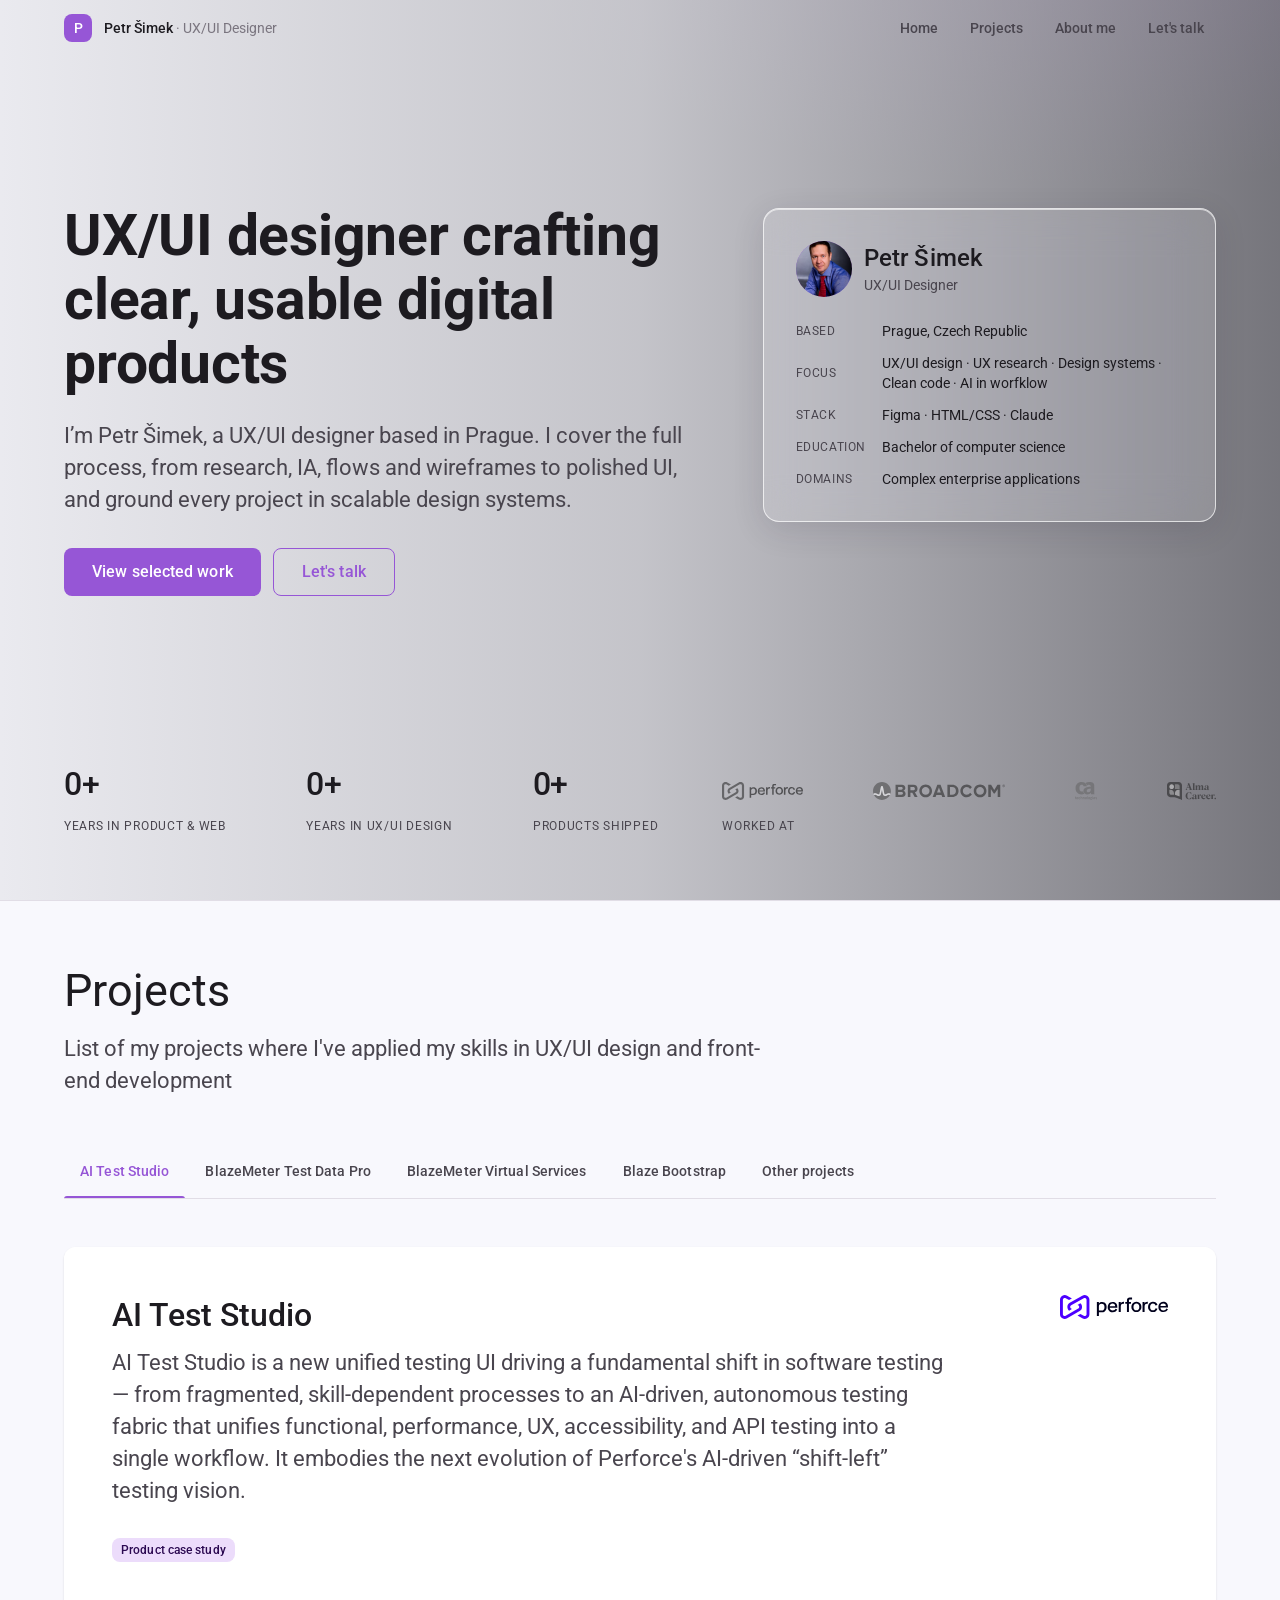
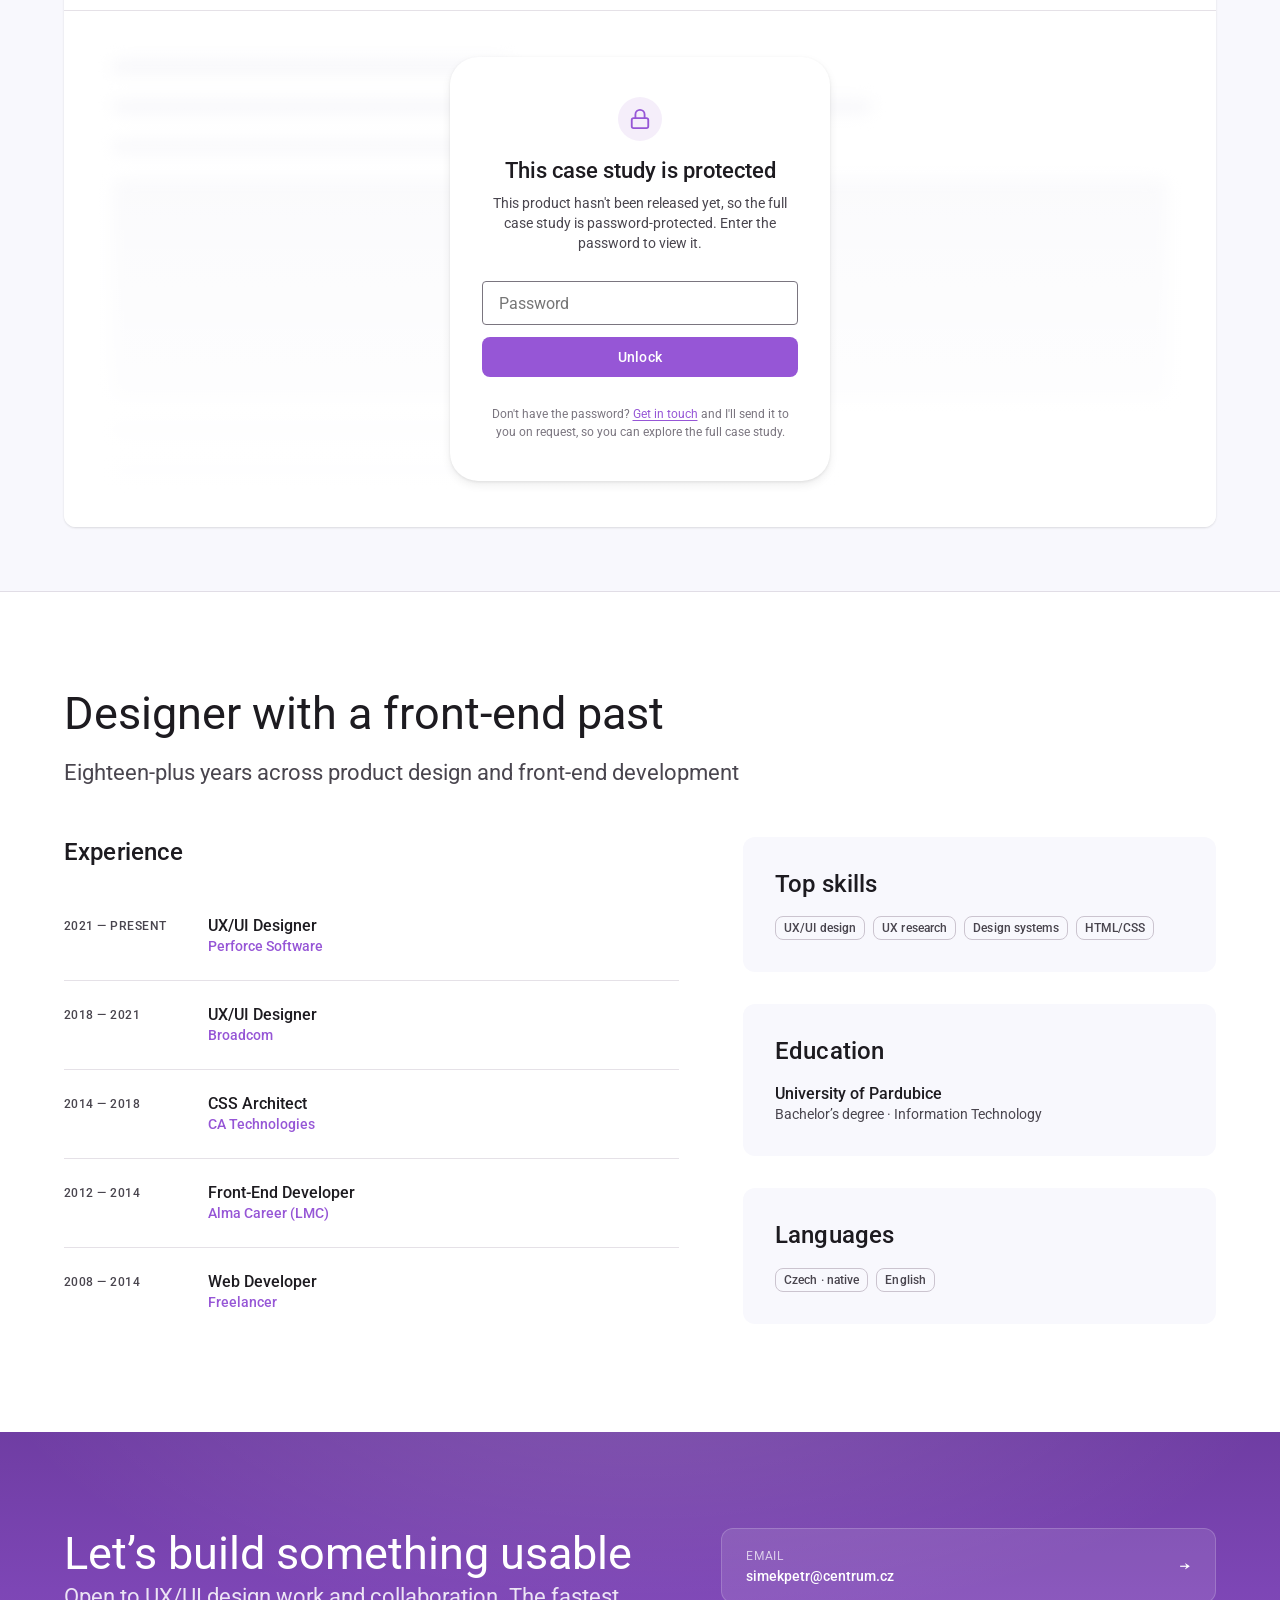
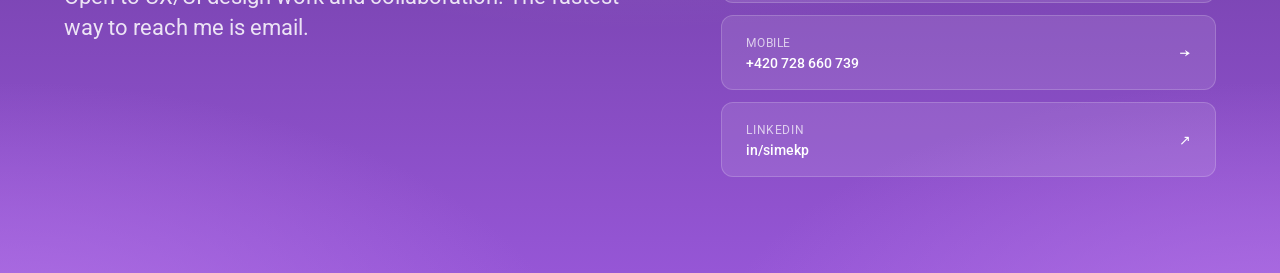
==== portfolio-site/index.html @ 2553b6a2 "Gradient in footer" ====
<!DOCTYPE html>
<html lang="en">
<head>
  <meta charset="UTF-8" />
  <meta name="viewport" content="width=device-width, initial-scale=1.0" />
  <title>Petr Šimek — Projects</title>
  <meta name="description" content="Selected UX/UI work by Petr Šimek. Featured project: AI Test Studio — an AI-driven unified testing platform at Perforce." />
  <link rel="icon" type="image/svg+xml" href="favicon.svg" />
  <meta name="theme-color" content="#9656D6" />
  <link rel="preconnect" href="https://fonts.googleapis.com" />
  <link rel="preconnect" href="https://fonts.gstatic.com" crossorigin />
  <link href="https://fonts.googleapis.com/css2?family=Roboto:ital,wght@0,400;0,500;0,700;1,400&amp;family=Roboto+Flex:opsz,wght@8..144,400;8..144,500&amp;display=swap" rel="stylesheet" />
  <link rel="stylesheet" href="styles.css?v=53" />
</head>
<body>

  <!-- ===================== Top bar ===================== -->
  <header class="topbar">
    <div class="wrap">
      <a class="brand" href="#top">
        <span class="brand-mark">P</span>
        <span class="brand-name">Petr&nbsp;Šimek <span>· UX/UI Designer</span></span>
      </a>
      <nav class="nav" id="site-nav">
        <a class="nav-link" href="#top">Home</a>
        <a class="nav-link" href="#projects">Projects</a>
        <a class="nav-link" href="#about">About me</a>
        <a class="nav-link" href="#contact">Let's talk</a>
      </nav>
      <button class="nav-toggle" type="button" aria-label="Open menu" aria-expanded="false" aria-controls="site-nav">
        <svg class="nav-toggle-icon" viewBox="0 0 24 24" fill="none" stroke="currentColor" stroke-width="2" stroke-linecap="round" stroke-linejoin="round" aria-hidden="true"><line x1="3" y1="6" x2="21" y2="6"/><line x1="3" y1="12" x2="21" y2="12"/><line x1="3" y1="18" x2="21" y2="18"/></svg>
      </button>
    </div>
  </header>

  <main id="top">

    <!-- ===================== Hero (about me) ===================== -->
    <section class="hero">
      <video class="hero-video" autoplay muted loop playsinline preload="auto"
             src="https://d8j0ntlcm91z4.cloudfront.net/user_38xzZboKViGWJOttwIXH07lWA1P/hf_20260405_145119_f4ec4d9f-3ecd-4116-baa3-26e8cf2df976.mp4"></video>
      <div class="hero-scrim" aria-hidden="true"></div>
      <div class="wrap">
        <div class="hero-grid">
          <div>
            <h1 class="display">UX/UI designer crafting clear, usable digital products</h1>
            <p class="lead">
              I’m Petr Šimek, a UX/UI designer based in Prague. I cover the full
              process, from research, IA, flows and wireframes to polished UI,
              and ground every project in scalable design systems.
            </p>
            <div class="hero-actions">
              <a class="btn btn-primary btn-lg" href="#projects">View selected work</a>
              <a class="btn btn-secondary btn-lg" href="#contact">Let's talk</a>
            </div>
          </div>

          <aside class="hero-card">
            <div class="row">
              <img class="avatar" src="images/profile.jpg" alt="Petr Šimek" />
              <div>
                <div class="title-3">Petr Šimek</div>
                <div class="muted">UX/UI Designer</div>
              </div>
            </div>
            <dl>
              <dt>Based</dt><dd>Prague, Czech Republic</dd>
              <dt>Focus</dt><dd>UX/UI design · UX research · Design systems · Clean code · AI in worfklow</dd>
              <dt>Stack</dt><dd>Figma · HTML/CSS · Claude</dd>
              <dt>Education</dt><dd>Bachelor of computer science</dd>
              <dt>Domains</dt><dd>Complex enterprise applications</dd>
            </dl>
          </aside>
        </div>

        <!-- Full-width row under the grid: stats, then "Worked at" logos beside them -->
        <div class="hero-footer">
          <div class="hero-meta">
            <div class="stat"><div class="num" data-count="18" data-suffix="+">18+</div><div class="lbl">Years in product &amp; web</div></div>
            <div class="stat"><div class="num" data-count="8" data-suffix="+">8+</div><div class="lbl">Years in UX/UI design</div></div>
            <div class="stat"><div class="num" data-count="10" data-suffix="+">10+</div><div class="lbl">Products shipped</div></div>
          </div>
          <div class="worked-at">
            <div class="worked-at-logos">
              <a href="https://www.perforce.com/" target="_blank" rel="noopener" aria-label="Perforce"><img src="images/perforce-logo.svg" alt="Perforce" /></a>
              <a href="https://www.broadcom.com/" target="_blank" rel="noopener" aria-label="Broadcom"><img src="images/broadcom-logo.svg" alt="Broadcom" /></a>
              <a href="https://www.broadcom.com/" target="_blank" rel="noopener" aria-label="CA Technologies"><img src="images/ca-logo.svg" alt="CA Technologies" /></a>
              <a href="https://www.almacareer.com/cz" target="_blank" rel="noopener" aria-label="Alma Career"><img src="images/alma-career-logo.svg" alt="Alma Career" /></a>
            </div>
            <p class="worked-at-label">Worked at</p>
          </div>
        </div>
      </div>
    </section>

    <!-- ===================== Projects (menu + content) ===================== -->
    <section id="projects" class="work section" style="padding-block: var(--space-800);">
      <div class="wrap">
        <div class="section-head">
          <h2 class="title-1">Projects</h2>
          <p class="lead">List of my projects where I've applied my skills in UX/UI design and front-end development</p>
        </div>
        <!-- ---------- Project tabs (add more projects here) ---------- -->
        <nav class="proj-tabs" aria-label="Projects">
          <a href="#ai-test-studio" class="active">AI Test Studio</a>
          <a href="#blazemeter-test-data-pro">BlazeMeter Test Data Pro</a>
          <a href="#blazemeter-virtual-services">BlazeMeter Virtual Services</a>
          <a href="#blaze-bootstrap">Blaze Bootstrap</a>
          <a href="#other-projects">Other projects</a>
          <button type="button" class="proj-tabs-others" hidden style="display:none" aria-haspopup="true" aria-expanded="false" aria-controls="proj-others-menu">Others<svg class="proj-tabs-caret" viewBox="0 0 24 24" fill="none" stroke="currentColor" stroke-width="2" stroke-linecap="round" stroke-linejoin="round" aria-hidden="true"><path d="m6 9 6 6 6-6"/></svg></button>
          <span class="proj-tabs-indicator" aria-hidden="true"></span>
        </nav>
        <!-- "Others" dropdown menu (position:fixed so it escapes the tabs' overflow clipping) -->
        <div class="proj-tabs-menu" id="proj-others-menu" role="menu" aria-label="Other projects" hidden>
          <a href="#project-1" role="menuitem">Project 1</a>
          <a href="#project-2" role="menuitem">Project 2</a>
          <a href="#project-3" role="menuitem">Project 3</a>
          <a href="#project-4" role="menuitem">Project 4</a>
          <a href="#project-5" role="menuitem">Project 5</a>
          <a href="#project-6" role="menuitem">Project 6</a>
          <a href="#project-7" role="menuitem">Project 7</a>
          <a href="#project-8" role="menuitem">Project 8</a>
        </div>

        <!-- ---------- Project content ---------- -->
        <div>

            <!-- ===== Project 1: AI Test Studio ===== -->
            <article class="case" id="ai-test-studio">
              <div class="case-hero">
                <img class="perforce-logo" src="images/perforce-logo.svg" alt="Perforce" />
                <h3 class="title-2">AI Test Studio</h3>
                <p class="lead">AI Test Studio is a new unified testing UI driving a fundamental shift in software testing — from fragmented, skill‑dependent processes to an AI‑driven, autonomous testing fabric that unifies functional, performance, UX, accessibility, and API testing into a single workflow. It embodies the next evolution of Perforce's AI‑driven “shift‑left” testing vision.</p>
                <div class="case-hero-meta">
                  <span class="badge badge-brand-solid">Product case study</span>
                </div>
              </div>

              <!-- LOCKED part (password): "Project overview" onward (see protect-config.js) -->
              <div class="protected-region" data-protected
                   data-section="ai-test-studio" data-open-src="ai-test-studio.source.html">
                <div class="locked-content">
                  <div class="protected-mount"></div>
                  <div class="lock-skeleton" aria-hidden="true">
                    <div class="sk sk-line" style="width:38%"></div>
                    <div class="sk sk-line" style="width:72%"></div>
                    <div class="sk sk-line" style="width:64%"></div>
                    <div class="sk sk-block"></div>
                    <div class="sk sk-line" style="width:46%"></div>
                    <div class="sk sk-line" style="width:68%"></div>
                  </div>
                </div>
                <!-- /.locked-content -->
              </div>
              <!-- /.protected-region -->
            </article>
            <!-- ===== End project 1 ===== -->

            <!-- ===== Project 2: BlazeMeter Test Data Pro ===== -->
            <article class="case" id="blazemeter-test-data-pro">
              <div class="case-hero">
                <img class="perforce-logo" src="images/perforce-logo.svg" alt="Perforce" />
                <h3 class="title-2">BlazeMeter Test Data Pro</h3>
                <p class="lead">BlazeMeter Test Data Pro is an AI‑powered tool that generates compliant synthetic test data on demand — through simple natural‑language prompts — instead of using risky production data. It scales from a few records to millions across functional, performance, and mobile testing, enabling earlier validation, broader coverage, and faster releases.</p>
                <div class="case-hero-meta">
                  <span class="badge badge-brand-solid">Product feature</span>
                </div>
              </div>

              <div class="case-body">
                <h3 class="case-section"><svg class="case-section-icon" viewBox="0 0 24 24" fill="none" stroke="currentColor" stroke-width="2" stroke-linecap="round" stroke-linejoin="round" aria-hidden="true"><rect width="7" height="9" x="3" y="3" rx="1"/><rect width="7" height="5" x="14" y="3" rx="1"/><rect width="7" height="9" x="14" y="12" rx="1"/><rect width="7" height="5" x="3" y="16" rx="1"/></svg>Project overview</h3>
                <div class="step">
                  <div class="step-label">
                    <h4>Background</h4>
                  </div>
                  <div>
                    <p class="step-text">BlazeMeter sits within the testing applications unit at Perforce — a company founded in 1995 and headquartered in Minneapolis, Minnesota. I was involved from the beginning of the design process for this feature, from ideation and research through to the first high‑fidelity mockups and user testing.</p>
                  </div>
                </div>
                <div class="step">
                  <div class="step-label">
                    <h4>My role</h4>
                  </div>
                  <div>
                    <p class="step-text">My role on this project was UX/UI designer.</p>
                  </div>
                </div>
                <div class="step">
                  <div class="step-label">
                    <h4>Time frame</h4>
                  </div>
                  <div>
                    <p class="step-text">I worked on this project for about one year.</p>
                  </div>
                </div>
                <div class="step">
                  <div class="step-label">
                    <h4>Team and collaboration</h4>
                  </div>
                  <div>
                    <p class="step-text">The team included a product owner, engineers, UX designers, and a UX researcher, working across different countries worldwide. There was close collaboration between all team members.</p>
                  </div>
                </div>
                <div class="step">
                  <div class="step-label">
                    <h4>Link to product</h4>
                  </div>
                  <div>
                    <p class="step-text">
                      <a href="https://www.blazemeter.com/product/blazemeter/test-data" target="_blank" rel="noopener" class="link">https://www.blazemeter.com/product/blazemeter/test-data</a>
                    </p>
                  </div>
                </div>
              </div>

              <div class="case-body">
                <h3 class="case-section"><svg class="case-section-icon" viewBox="0 0 24 24" fill="none" stroke="currentColor" stroke-width="2" stroke-linecap="round" stroke-linejoin="round" aria-hidden="true"><rect width="18" height="18" x="3" y="3" rx="2"/><path d="M3 9h18"/><path d="M9 21V9"/></svg>UI design</h3>
                <div class="step">
                  <div class="step-label">
                    <h4>High‑fidelity mockups<span class="disc-tag ui-design">UI design</span></h4>
                  </div>
                  <div>
                    <div class="gallery gallery-scroll gallery-fill">
                      <figure class="figure"><img src="images/tdp-hifi-inline-editing.png" alt="Test Data Pro — transaction saved after inline editing" loading="lazy" /><figcaption>Transaction saved after inline editing</figcaption></figure>
                      <figure class="figure"><img src="images/tdp-hifi-preview-generated.png" alt="Test Data Pro — preview of generated data" loading="lazy" /><figcaption>Preview of generated data</figcaption></figure>
                    </div>
                  </div>
                </div>
              </div>
            </article>
            <!-- ===== End project 2 ===== -->

            <!-- ===== Project 3: BlazeMeter Virtual Services ===== -->
            <article class="case" id="blazemeter-virtual-services">
              <div class="case-hero">
                <img class="perforce-logo" src="images/perforce-logo.svg" alt="Perforce" />
                <h3 class="title-2">BlazeMeter Virtual Services</h3>
                <p class="lead">BlazeMeter Service Virtualization lets teams simulate unavailable or unstable systems — APIs, back‑end services, and third‑party dependencies — so testing never stalls waiting on missing components. Lightweight, on‑demand virtual services embed into CI/CD pipelines and replicate real‑world conditions such as slow responses and errors, enabling true shift‑left testing across web and mobile.</p>
                <div class="case-hero-meta">
                  <span class="badge badge-brand-solid">Product feature</span>
                </div>
              </div>

              <div class="case-body">
                <h3 class="case-section"><svg class="case-section-icon" viewBox="0 0 24 24" fill="none" stroke="currentColor" stroke-width="2" stroke-linecap="round" stroke-linejoin="round" aria-hidden="true"><rect width="7" height="9" x="3" y="3" rx="1"/><rect width="7" height="5" x="14" y="3" rx="1"/><rect width="7" height="9" x="14" y="12" rx="1"/><rect width="7" height="5" x="3" y="16" rx="1"/></svg>Project overview</h3>
                <div class="step">
                  <div class="step-label">
                    <h4>Background</h4>
                  </div>
                  <div>
                    <p class="step-text">BlazeMeter sits within the testing applications unit at Perforce — a company founded in 1995 and headquartered in Minneapolis, Minnesota. I was involved from the beginning of the design process for this feature, from ideation and research through to the first high‑fidelity mockups and user testing. Service Virtualization is one of the most important parts of BlazeMeter.</p>
                  </div>
                </div>
                <div class="step">
                  <div class="step-label">
                    <h4>My role</h4>
                  </div>
                  <div>
                    <p class="step-text">My role on this project was UX/UI designer.</p>
                  </div>
                </div>
                <div class="step">
                  <div class="step-label">
                    <h4>Time frame</h4>
                  </div>
                  <div>
                    <p class="step-text">I worked on this project for about five years, during which the feature was continuously evolved and improved.</p>
                  </div>
                </div>
                <div class="step">
                  <div class="step-label">
                    <h4>Team and collaboration</h4>
                  </div>
                  <div>
                    <p class="step-text">The team included a product owner, engineers, UX designers, and a UX researcher, working across different countries worldwide. There was close collaboration between all team members.</p>
                  </div>
                </div>
                <div class="step">
                  <div class="step-label">
                    <h4>Link to product</h4>
                  </div>
                  <div>
                    <p class="step-text">
                      <a href="https://www.blazemeter.com/product/blazemeter/service-virtualization" target="_blank" rel="noopener" class="link">https://www.blazemeter.com/product/blazemeter/service-virtualization</a>
                    </p>
                  </div>
                </div>
              </div>

              <div class="case-body">
                <h3 class="case-section"><svg class="case-section-icon" viewBox="0 0 24 24" fill="none" stroke="currentColor" stroke-width="2" stroke-linecap="round" stroke-linejoin="round" aria-hidden="true"><rect width="18" height="18" x="3" y="3" rx="2"/><path d="M3 9h18"/><path d="M9 21V9"/></svg>UI design</h3>
                <div class="step">
                  <div class="step-label">
                    <h4>High‑fidelity mockups<span class="disc-tag ui-design">UI design</span></h4>
                  </div>
                  <div>
                    <div class="gallery gallery-scroll gallery-fill">
                      <figure class="figure"><img src="images/vs-hifi-virtual-services.png" alt="Virtual Services — list of virtual services" loading="lazy" /><figcaption>Virtual services list</figcaption></figure>
                      <figure class="figure"><img src="images/vs-hifi-transactions.png" alt="Virtual Services — transactions" loading="lazy" /><figcaption>Transactions</figcaption></figure>
                    </div>
                  </div>
                </div>
              </div>
            </article>
            <!-- ===== End project 3 ===== -->

            <!-- ===== Project 4: Blaze Bootstrap ===== -->
            <article class="case" id="blaze-bootstrap">
              <div class="case-hero">
                <img class="perforce-logo" src="images/perforce-logo.svg" alt="Perforce" />
                <h3 class="title-2">Blaze Bootstrap</h3>
                <p class="lead">When the Service Virtualization section of BlazeMeter — one of its main parts — was built from scratch, I created Blaze Bootstrap: a living CSS style guide that keeps the UI consistent and streamlines how components are developed and maintained.</p>
                <div class="case-hero-meta">
                  <span class="badge badge-brand-solid">Style guide</span>
                </div>
              </div>

              <div class="case-body">
                <h3 class="case-section"><svg class="case-section-icon" viewBox="0 0 24 24" fill="none" stroke="currentColor" stroke-width="2" stroke-linecap="round" stroke-linejoin="round" aria-hidden="true"><rect width="7" height="9" x="3" y="3" rx="1"/><rect width="7" height="5" x="14" y="3" rx="1"/><rect width="7" height="9" x="14" y="12" rx="1"/><rect width="7" height="5" x="3" y="16" rx="1"/></svg>Project overview</h3>
                <div class="step">
                  <div class="step-label">
                    <h4>My role</h4>
                  </div>
                  <div>
                    <p class="step-text">I worked as a design systems engineer.</p>
                  </div>
                </div>
                <div class="step">
                  <div class="step-label">
                    <h4>Time frame</h4>
                  </div>
                  <div>
                    <p class="step-text">I worked on this project for about one year.</p>
                  </div>
                </div>
                <div class="step">
                  <div class="step-label">
                    <h4>Team and collaboration</h4>
                  </div>
                  <div>
                    <p class="step-text">The team included a UX/UI designer, engineers, and product owners.</p>
                  </div>
                </div>
                <div class="step">
                  <div class="step-label">
                    <h4>Dev technologies</h4>
                  </div>
                  <div>
                    <p class="step-text">I used Sass as a CSS preprocessor and Node.js for the local dev server, and deployed the style guide on GitHub Pages.</p>
                  </div>
                </div>
              </div>

              <div class="case-body">
                <h3 class="case-section"><svg class="case-section-icon" viewBox="0 0 24 24" fill="none" stroke="currentColor" stroke-width="2" stroke-linecap="round" stroke-linejoin="round" aria-hidden="true"><rect width="18" height="18" x="3" y="3" rx="2"/><path d="M3 9h18"/><path d="M9 21V9"/></svg>UI design</h3>
                <div class="step">
                  <div class="step-label">
                    <h4>Style guide pages<span class="disc-tag ui-design">UI design</span></h4>
                  </div>
                  <div>
                    <div class="gallery gallery-scroll gallery-fill">
                      <figure class="figure"><img src="images/bb-styleguide-1.png" alt="Blaze Bootstrap — CSS &amp; color palette" loading="lazy" /><figcaption>CSS · color palette</figcaption></figure>
                      <figure class="figure"><img src="images/bb-styleguide-2.png" alt="Blaze Bootstrap — typography" loading="lazy" /><figcaption>Typography</figcaption></figure>
                      <figure class="figure"><img src="images/bb-styleguide-3.png" alt="Blaze Bootstrap — components" loading="lazy" /><figcaption>Components</figcaption></figure>
                    </div>
                  </div>
                </div>
              </div>
            </article>
            <!-- ===== End project 4 ===== -->

            <!-- ===== Project 5: Other projects (Broadcom + CA Technologies) ===== -->
            <article class="case" id="other-projects">
              <div class="case-hero">
                <h3 class="title-2">Other projects</h3>
                <p class="lead">A selection of additional work from my time at Perforce, Broadcom, CA Technologies, and Alma Career (LMC) — UX/UI design and front‑end work across enterprise testing, automation, and IT operations tools.</p>
                <div class="case-hero-meta">
                  <span class="badge badge-brand-solid">Selected work</span>
                </div>
              </div>

              <div class="case-body">
                <h3 class="case-section"><img class="case-section-logo is-perforce" src="images/perforce-logo.svg" alt="Perforce" /></h3>
                <p>At Perforce I worked on P4 Plan — a lightweight planning tool created as a simpler alternative to the complex Hansoft desktop client.</p>
                <div class="op-grid">
                  <figure class="figure"><img src="images/op-pf-p4-plan.png" alt="Perforce P4 Plan" loading="lazy" /><figcaption>P4 Plan</figcaption><div class="op-meta"><span class="op-role">UX/UI designer</span><a class="op-link link" href="https://www.perforce.com/products/hansoft" target="_blank" rel="noopener">View product ↗</a></div></figure>
                </div>
              </div>

              <div class="case-body">
                <h3 class="case-section"><img class="case-section-logo is-broadcom" src="images/broadcom-logo.svg" alt="Broadcom" /></h3>
                <p>As a UX/UI designer at Broadcom, I worked on enterprise software products including Agile Requirements Designer and Test Data Manager. I also built Mineral Bootstrap, a style guide for Agile Requirements Designer.</p>
                <div class="op-grid">
                  <figure class="figure"><img src="images/op-bc-test-data-manager.png" alt="Broadcom Test Data Manager" loading="lazy" /><figcaption>Test Data Manager</figcaption><div class="op-meta"><span class="op-role">UX/UI designer</span><a class="op-link link" href="https://www.broadcom.com/products/software/app-dev/test-data-manager" target="_blank" rel="noopener">View product ↗</a></div></figure>
                  <figure class="figure"><img src="images/op-bc-mineral-bootstrap.png" alt="Broadcom Mineral Bootstrap" loading="lazy" /><figcaption>Mineral Bootstrap</figcaption><div class="op-meta"><span class="op-role">Design systems engineer</span></div></figure>
                  <figure class="figure"><img src="images/op-bc-agile-requirements-designer.png" alt="Broadcom Agile Requirements Designer" loading="lazy" /><figcaption>Agile Requirements Designer</figcaption><div class="op-meta"><span class="op-role">UX/UI designer</span><a class="op-link link" href="https://www.broadcom.com/products/software/app-dev/agile-requirements-designer" target="_blank" rel="noopener">View product ↗</a></div></figure>
                </div>
              </div>

              <div class="case-body">
                <h3 class="case-section"><img class="case-section-logo is-ca" src="images/ca-logo.svg" alt="CA Technologies" /></h3>
                <p>At CA Technologies I worked on several projects, focusing on front‑end development. I built the WLA UI Library, a shared component library used across the workload automation products.</p>
                <div class="op-grid">
                  <figure class="figure"><img src="images/op-ca-esp.png" alt="CA Technologies ESP" loading="lazy" /><figcaption>ESP</figcaption><div class="op-meta"><span class="op-role">Design systems engineer</span><a class="op-link link" href="https://www.broadcom.com/products/mainframe/workload-automation/esp-edition" target="_blank" rel="noopener">View product ↗</a></div></figure>
                  <figure class="figure"><img src="images/op-ca-de-web-client.png" alt="CA Technologies DE Web Client" loading="lazy" /><figcaption>DE Web Client</figcaption><div class="op-meta"><span class="op-role">Design systems engineer</span><a class="op-link link" href="https://www.broadcom.com/products/software/automation/esp-dseries" target="_blank" rel="noopener">View product ↗</a></div></figure>
                  <figure class="figure"><img src="images/op-ca-idash.png" alt="CA Technologies iDash" loading="lazy" /><figcaption>iDash</figcaption><div class="op-meta"><span class="op-role">Design systems engineer</span><a class="op-link link" href="https://www.broadcom.com/info/automation/workload-automation-idash" target="_blank" rel="noopener">View product ↗</a></div></figure>
                  <figure class="figure"><img src="images/op-ca-wla-library.png" alt="CA Technologies Workload Automation Library" loading="lazy" /><figcaption>Workload Automation Library</figcaption><div class="op-meta"><span class="op-role">Design systems engineer</span></div></figure>
                </div>
              </div>

              <div class="case-body">
                <h3 class="case-section"><img class="case-section-logo is-lmc" src="images/alma-career-logo.svg" alt="Alma Career" /></h3>
                <p>At Alma Career (LMC) I worked on Teamio as a front‑end engineer, focused on HTML, CSS, and JavaScript.</p>
                <div class="op-grid">
                  <figure class="figure"><img src="images/op-lmc-teamio.png" alt="Alma Career Teamio" loading="lazy" /><figcaption>Teamio</figcaption><div class="op-meta"><span class="op-role">Front‑end engineer</span><a class="op-link link" href="https://cz.teamio.com/" target="_blank" rel="noopener">View product ↗</a></div></figure>
                </div>
              </div>
            </article>
            <!-- ===== End project 5 ===== -->

            <!-- ===== "Others" placeholder projects (1–8), shown via the Others dropdown ===== -->
            <article class="case" id="project-1">
              <div class="case-hero">
                <h3 class="title-2">Project 1</h3>
                <p class="lead">
                  Placeholder description for this project — a short summary of the work would go here,
                  covering the goal, my role, and the outcome, at roughly a real project blurb's length.
                </p>
              </div>
            </article>
            <article class="case" id="project-2">
              <div class="case-hero">
                <h3 class="title-2">Project 2</h3>
                <p class="lead">
                  Placeholder description for this project — a short summary of the work would go here,
                  covering the goal, my role, and the outcome, at roughly a real project blurb's length.
                </p>
              </div>
            </article>
            <article class="case" id="project-3">
              <div class="case-hero">
                <h3 class="title-2">Project 3</h3>
                <p class="lead">
                  Placeholder description for this project — a short summary of the work would go here,
                  covering the goal, my role, and the outcome, at roughly a real project blurb's length.
                </p>
              </div>
            </article>
            <article class="case" id="project-4">
              <div class="case-hero">
                <h3 class="title-2">Project 4</h3>
                <p class="lead">
                  Placeholder description for this project — a short summary of the work would go here,
                  covering the goal, my role, and the outcome, at roughly a real project blurb's length.
                </p>
              </div>
            </article>
            <article class="case" id="project-5">
              <div class="case-hero">
                <h3 class="title-2">Project 5</h3>
                <p class="lead">
                  Placeholder description for this project — a short summary of the work would go here,
                  covering the goal, my role, and the outcome, at roughly a real project blurb's length.
                </p>
              </div>
            </article>
            <article class="case" id="project-6">
              <div class="case-hero">
                <h3 class="title-2">Project 6</h3>
                <p class="lead">
                  Placeholder description for this project — a short summary of the work would go here,
                  covering the goal, my role, and the outcome, at roughly a real project blurb's length.
                </p>
              </div>
            </article>
            <article class="case" id="project-7">
              <div class="case-hero">
                <h3 class="title-2">Project 7</h3>
                <p class="lead">
                  Placeholder description for this project — a short summary of the work would go here,
                  covering the goal, my role, and the outcome, at roughly a real project blurb's length.
                </p>
              </div>
            </article>
            <article class="case" id="project-8">
              <div class="case-hero">
                <h3 class="title-2">Project 8</h3>
                <p class="lead">
                  Placeholder description for this project — a short summary of the work would go here,
                  covering the goal, my role, and the outcome, at roughly a real project blurb's length.
                </p>
              </div>
            </article>
            <!-- ===== End "Others" placeholders ===== -->

        </div>
      </div>
    </section>

    <!-- ===================== About ===================== -->
    <section id="about" class="section">
      <div class="wrap">
        <div class="section-head">
          <h2 class="title-1">Designer with a front‑end past</h2>
          <p class="lead">Eighteen‑plus years across product design and front‑end development</p>
        </div>

        <div class="about-grid">
          <!-- Experience timeline -->
          <div>
            <h3 class="title-3" style="margin-bottom:var(--space-300)">Experience</h3>
            <div class="timeline">
              <div class="tl-item">
                <div class="tl-when">2021 — Present</div>
                <div>
                  <div class="tl-role">UX/UI Designer</div>
                  <div class="tl-co">Perforce Software</div>
                </div>
              </div>
              <div class="tl-item">
                <div class="tl-when">2018 — 2021</div>
                <div>
                  <div class="tl-role">UX/UI Designer</div>
                  <div class="tl-co">Broadcom</div>
                </div>
              </div>
              <div class="tl-item">
                <div class="tl-when">2014 — 2018</div>
                <div>
                  <div class="tl-role">CSS Architect</div>
                  <div class="tl-co">CA Technologies</div>
                </div>
              </div>
              <div class="tl-item">
                <div class="tl-when">2012 — 2014</div>
                <div>
                  <div class="tl-role">Front‑End Developer</div>
                  <div class="tl-co">Alma Career (LMC)</div>
                </div>
              </div>
              <div class="tl-item">
                <div class="tl-when">2008 — 2014</div>
                <div>
                  <div class="tl-role">Web Developer</div>
                  <div class="tl-co">Freelancer</div>
                </div>
              </div>
            </div>
          </div>

          <!-- Skills / education -->
          <div class="skill-list">
            <div class="panel">
              <h3 class="title-3">Top skills</h3>
              <div class="tags">
                <span class="badge">UX/UI design</span>
                <span class="badge">UX research</span>
                <span class="badge">Design systems</span>
                <span class="badge">HTML/CSS</span>
              </div>
            </div>
            <div class="panel">
              <h3 class="title-3">Education</h3>
              <div class="tl-role">University of Pardubice</div>
              <div class="muted">Bachelor’s degree · Information Technology</div>
            </div>
            <div class="panel">
              <h3 class="title-3">Languages</h3>
              <div class="tags">
                <span class="badge">Czech · native</span>
                <span class="badge">English</span>
              </div>
            </div>
          </div>
        </div>
      </div>
    </section>

    <!-- ===================== Contact ===================== -->
    <section id="contact" class="contact section">
      <div class="wrap">
        <div class="contact-grid">
          <div>
            <h2 class="title-1">Let’s build something usable</h2>
            <p class="lead">Open to UX/UI design work and collaboration. The fastest way to reach me is email.</p>
          </div>
          <div class="contact-links">
            <a href="mailto:simekpetr@centrum.cz"><span><span class="k">Email</span><br>simekpetr@centrum.cz</span><span>→</span></a>
            <a href="tel:+420728660739"><span><span class="k">Mobile</span><br>+420 728 660 739</span><span>→</span></a>
            <a href="https://www.linkedin.com/in/simekp" target="_blank" rel="noopener"><span><span class="k">LinkedIn</span><br>in/simekp</span><span>↗</span></a>
          </div>
        </div>
      </div>
    </section>

  </main>

  <!-- ===================== Image lightbox ===================== -->
  <dialog class="lightbox" id="lightbox">
    <button class="lb-close" type="button" aria-label="Close" autofocus>&times;</button>
    <button class="lb-nav lb-prev" type="button" aria-label="Previous image" hidden>&#8249;</button>
    <button class="lb-nav lb-next" type="button" aria-label="Next image" hidden>&#8250;</button>
    <figure class="lb-inner">
      <img id="lb-img" src="" alt="" />
      <figcaption class="lb-cap" id="lb-cap"></figcaption>
    </figure>
  </dialog>

  <script>
    (function () {
      var dlg = document.getElementById('lightbox');
      var lbImg = document.getElementById('lb-img');
      var lbCap = document.getElementById('lb-cap');
      var btnPrev = dlg.querySelector('.lb-prev');
      var btnNext = dlg.querySelector('.lb-next');

      // The set of images the user can step through, and where we are in it.
      var group = [];
      var index = 0;

      function render() {
        var img = group[index];
        if (!img) return;
        lbImg.src = img.currentSrc || img.src;
        lbImg.alt = img.alt || '';
        var fig = img.closest('figure');
        var cap = fig && fig.querySelector('figcaption');
        lbCap.textContent = cap ? cap.textContent.trim() : (img.alt || '');
        // Only show navigation when there is more than one image in the section.
        var many = group.length > 1;
        btnPrev.hidden = !many;
        btnNext.hidden = !many;
      }

      function step(delta) {
        if (group.length < 2) return;
        index = (index + delta + group.length) % group.length;  // wrap around
        render();
      }

      // Build the navigable group from the section the clicked image lives in:
      // its nearest gallery / op-grid. Falls back to the single image alone.
      function open(img) {
        var section = img.closest('.gallery, .op-grid');
        group = section
          ? Array.prototype.slice.call(section.querySelectorAll('.figure img'))
          : [img];
        index = group.indexOf(img);
        if (index < 0) { group = [img]; index = 0; }
        render();
        if (typeof dlg.showModal === 'function') dlg.showModal();
        // Lock background scroll while open (html is the scroll container here)
        document.documentElement.style.overflow = 'hidden';
        document.body.style.overflow = 'hidden';
      }

      // Bind any not-yet-bound case images (works for injected content too)
      window.initLightbox = function (root) {
        (root || document).querySelectorAll('.figure img').forEach(function (img) {
          if (img.dataset.lbBound) return;
          img.dataset.lbBound = '1';
          img.addEventListener('click', function () { open(img); });
        });
      };
      window.initLightbox(document);

      // Hero profile photo → open the full photo in the lightbox (no navigation)
      var av = document.querySelector('.hero-card img.avatar');
      if (av) {
        av.addEventListener('click', function () { open(av); });
      }

      // Prev / next controls
      btnPrev.addEventListener('click', function (e) { e.stopPropagation(); step(-1); });
      btnNext.addEventListener('click', function (e) { e.stopPropagation(); step(1); });
      document.addEventListener('keydown', function (e) {
        if (!dlg.open) return;
        if (e.key === 'ArrowLeft') step(-1);
        else if (e.key === 'ArrowRight') step(1);
      });

      // Close on the × button, on backdrop click, and on Esc (Esc is built in)
      dlg.querySelector('.lb-close').addEventListener('click', function () { dlg.close(); });
      dlg.addEventListener('click', function (e) { if (e.target === dlg) dlg.close(); });
      // Free the video/memory after closing and restore background scroll
      dlg.addEventListener('close', function () {
        lbImg.removeAttribute('src');
        document.documentElement.style.overflow = '';
        document.body.style.overflow = '';
      });
    })();
  </script>

  <!-- ===================== Project tabs (show one project at a time) ===================== -->
  <script>
    (function () {
      var tabs = Array.prototype.slice.call(document.querySelectorAll('.proj-tabs a[href^="#"]'));
      var cases = Array.prototype.slice.call(document.querySelectorAll('article.case'));
      var indicator = document.querySelector('.proj-tabs-indicator');
      var others = document.querySelector('.proj-tabs-others');
      var menu = document.getElementById('proj-others-menu');
      var menuLinks = menu ? Array.prototype.slice.call(menu.querySelectorAll('a[href^="#"]')) : [];
      if (!tabs.length || !cases.length) return;

      function isMenuId(id) {
        return menuLinks.some(function (a) { return a.getAttribute('href') === '#' + id; });
      }

      // Slide the underline indicator under the active tab — or under the "Others"
      // trigger when a dropdown project is the active one.
      function moveIndicator() {
        if (!indicator) return;
        var active = document.querySelector('.proj-tabs a.active') || document.querySelector('.proj-tabs-others.active');
        if (!active) return;
        indicator.style.width = active.offsetWidth + 'px';
        indicator.style.transform = 'translateX(' + active.offsetLeft + 'px)';
      }

      function show(id) {
        var match = false;
        cases.forEach(function (c) {
          var on = c.id === id;
          c.hidden = !on;
          if (on) match = true;
        });
        // Fall back to the first project if the id isn't a known project
        if (!match) { id = cases[0].id; cases.forEach(function (c) { c.hidden = c.id !== id; }); }
        tabs.forEach(function (t) { t.classList.toggle('active', t.getAttribute('href') === '#' + id); });
        if (others) others.classList.toggle('active', isMenuId(id));   // light up "Others" for dropdown projects
        menuLinks.forEach(function (a) { a.classList.toggle('active', a.getAttribute('href') === '#' + id); });
        moveIndicator();
        return id;
      }

      // ---- "Others" dropdown open/close (fixed-positioned under the trigger) ----
      function openMenu() {
        if (!menu || !others) return;
        menu.hidden = false;
        var r = others.getBoundingClientRect();
        var left = r.right - menu.offsetWidth;   // right-align the menu to the trigger
        if (left < 8) left = 8;
        menu.style.top = (r.bottom + 6) + 'px';
        menu.style.left = left + 'px';
        others.setAttribute('aria-expanded', 'true');
      }
      function closeMenu() {
        if (!menu || !others) return;
        menu.hidden = true;
        others.setAttribute('aria-expanded', 'false');
      }

      tabs.forEach(function (t) {
        t.addEventListener('click', function (e) {
          e.preventDefault();
          closeMenu();
          var id = show(t.getAttribute('href').slice(1));
          history.replaceState(null, '', '#' + id);
        });
      });

      if (others) {
        others.addEventListener('click', function (e) {
          e.preventDefault();
          if (menu.hidden) openMenu(); else closeMenu();
        });
      }
      menuLinks.forEach(function (a) {
        a.addEventListener('click', function (e) {
          e.preventDefault();
          var id = show(a.getAttribute('href').slice(1));
          history.replaceState(null, '', '#' + id);
          closeMenu();
        });
      });
      // Dismiss the menu on outside click, Escape, or scroll
      document.addEventListener('click', function (e) {
        if (menu && !menu.hidden && !menu.contains(e.target) && others && !others.contains(e.target)) closeMenu();
      });
      document.addEventListener('keydown', function (e) { if (e.key === 'Escape') closeMenu(); });
      window.addEventListener('scroll', closeMenu, true);

      // Initial: respect the URL hash, else the first project
      show(location.hash ? location.hash.slice(1) : cases[0].id);

      // Place the indicator without animating, then enable transitions
      requestAnimationFrame(function () {
        moveIndicator();
        if (indicator) indicator.classList.add('ready');
      });
      // Recompute when web fonts settle (label widths can change) and on resize
      if (document.fonts && document.fonts.ready) { document.fonts.ready.then(moveIndicator); }
      window.addEventListener('resize', function () { closeMenu(); moveIndicator(); });
      window.addEventListener('load', moveIndicator);
    })();
  </script>

  <!-- ===================== Hero stat count-up ===================== -->
  <script>
    (function () {
      var nums = Array.prototype.slice.call(document.querySelectorAll('.hero-meta .num[data-count]'));
      if (!nums.length) return;

      // Reduced-motion users: leave the final values in place, no animation.
      if (window.matchMedia && window.matchMedia('(prefers-reduced-motion: reduce)').matches) return;

      var DURATION = 1700;
      function easeOutCubic(t) { return 1 - Math.pow(1 - t, 3); }

      function animate(el) {
        var target = parseInt(el.getAttribute('data-count'), 10);
        var suffix = el.getAttribute('data-suffix') || '';
        var start = null;
        function frame(now) {
          if (start === null) start = now;
          var t = Math.min((now - start) / DURATION, 1);
          el.textContent = Math.round(easeOutCubic(t) * target) + suffix;
          if (t < 1) requestAnimationFrame(frame);
        }
        el.textContent = '0' + suffix;
        requestAnimationFrame(frame);
      }

      function run() { nums.forEach(animate); }

      var wrap = document.querySelector('.hero-meta');
      if ('IntersectionObserver' in window) {
        // Replay each time the stats re-enter view (e.g. scrolling back to the top).
        // Fires only on the not-visible → visible transition, so it won't loop while in view.
        var io = new IntersectionObserver(function (entries) {
          entries.forEach(function (e) {
            if (e.isIntersecting) { run(); }
          });
        }, { threshold: 0.5 });
        io.observe(wrap);
      } else {
        run();   // very old browsers: just animate on load
      }
    })();
  </script>

  <!-- ===================== Mobile nav (hamburger) ===================== -->
  <script>
    (function () {
      var btn = document.querySelector('.nav-toggle');
      var nav = document.getElementById('site-nav');
      if (!btn || !nav) return;

      function open()  { nav.classList.add('open');    btn.setAttribute('aria-expanded', 'true'); }
      function close() { nav.classList.remove('open'); btn.setAttribute('aria-expanded', 'false'); }

      btn.addEventListener('click', function (e) {
        e.stopPropagation();
        nav.classList.contains('open') ? close() : open();
      });
      // Close after choosing a destination, on outside click, on Escape, and when resizing to desktop.
      nav.querySelectorAll('a').forEach(function (a) { a.addEventListener('click', close); });
      document.addEventListener('click', function (e) {
        if (nav.classList.contains('open') && !nav.contains(e.target) && !btn.contains(e.target)) close();
      });
      document.addEventListener('keydown', function (e) { if (e.key === 'Escape') close(); });
      window.addEventListener('resize', function () { if (window.innerWidth > 720) close(); });
    })();
  </script>

  <!-- ===================== "Home" / brand → scroll to absolute top ===================== -->
  <script>
    (function () {
      // #top is on <main>, which sits 56px below the page top (under the sticky bar).
      // Scroll all the way to 0 instead of jumping to the element.
      document.querySelectorAll('a[href="#top"]').forEach(function (a) {
        a.addEventListener('click', function (e) {
          e.preventDefault();
          window.scrollTo({ top: 0, behavior: 'smooth' });
          if (history.replaceState) history.replaceState(null, '', location.pathname + location.search);
        });
      });
    })();
  </script>

  <!-- ===================== Transparent top bar at page top ===================== -->
  <script>
    (function () {
      var bar = document.querySelector('.topbar');
      if (!bar) return;
      // Transparent only while at the very top; the desktop-only CSS handles the look.
      function update() { bar.classList.toggle('at-top', window.scrollY <= 0); }
      update();
      window.addEventListener('scroll', update, { passive: true });
    })();
  </script>

  <!-- Password protection (per section). Edit protect-config.js to toggle;
       re-run encrypt-content.cjs to change content or password. -->
  <script src="protect-config.js"></script>
  <script src="protect-content.js"></script>
  <script src="protect.js"></script>

</body>
</html>
---- portfolio-site/styles.css ----
/* ==========================================================================
   Petr Šimek — Portfolio
   ========================================================================== */

:root {
  /* ======================================================================
     Material Design 3 — light scheme, purple key colour seeded from the
     original brand (#AD77D4). M3 "sys" colour roles:
     ====================================================================== */
  --md-primary: #9656D6;             /* brand purple (key colour) */
  --md-on-primary: #FFFFFF;
  --md-primary-container: #ECDCFB;   /* light tonal container (≈ tone 92) */
  --md-on-primary-container: #2C0A52;/* text on the light container (≈ tone 12) */
  --md-secondary: #635B70;
  --md-on-secondary: #FFFFFF;
  --md-secondary-container: #E9DEF8;
  --md-on-secondary-container: #1F182B;
  --md-tertiary: #7E5260;
  --md-tertiary-container: #FFD9E3;
  --md-on-tertiary-container: #31101D;
  --md-error: #BA1A1A;
  --md-error-container: #FFDAD6;
  --md-on-error-container: #410002;

  --md-surface: #ffffff;             /* page background — pure white, matching main */
  --md-surface-dim: #DED8E1;
  --md-surface-container-lowest: #FFFFFF;
  --md-surface-container-low: #F7F2FA;
  --md-surface-container: #F2ECF4;
  --md-surface-container-high: #ECE6EE;
  --md-surface-container-highest: #E6E0E9;
  --md-surface-variant: #E7E0EB;
  --md-on-surface: #1D1B20;
  --md-on-surface-variant: #49454E;
  --md-outline: #7A757F;
  --md-outline-variant: #CBC4CF;
  --md-inverse-surface: #322F35;
  --md-inverse-on-surface: #F5EFF7;

  /* State-layer opacities (M3 interaction states) */
  --md-state-hover: 0.045;
  --md-state-focus: 0.10;
  --md-state-pressed: 0.07;

  /* M3 elevation (tonal shadow, levels 1–5) — softened to a decent, subtle look */
  --md-elevation-1: 0 1px 2px rgba(0,0,0,.08), 0 1px 3px rgba(0,0,0,.05);
  --md-elevation-2: 0 1px 2px rgba(0,0,0,.08), 0 2px 6px rgba(0,0,0,.06);
  --md-elevation-3: 0 1px 3px rgba(0,0,0,.08), 0 4px 10px rgba(0,0,0,.07);
  --md-elevation-4: 0 2px 4px rgba(0,0,0,.08), 0 6px 14px rgba(0,0,0,.08);
  --md-elevation-5: 0 4px 6px rgba(0,0,0,.08), 0 10px 22px rgba(0,0,0,.10);

  /* M3 shape scale */
  --md-shape-xs: 4px;
  --md-shape-sm: 8px;
  --md-shape-md: 12px;
  --md-shape-lg: 16px;
  --md-shape-xl: 28px;
  --md-shape-full: 999px;

  /* ----------------------------------------------------------------------
     Legacy token names mapped onto the M3 roles, so the whole site picks
     up Material colours / shape / elevation without touching every rule.
     ---------------------------------------------------------------------- */
  --brand-bg-rest: var(--md-primary);
  --brand-bg-hover: #854BC0;          /* primary, ~12% darker — hover */
  --brand-bg-active: #6F3DA3;         /* primary, ~24% darker — active/pressed */

  --fg-1: var(--md-on-surface);
  --fg-2: var(--md-on-surface-variant);
  --fg-3: var(--md-outline);
  --fg-inverted-1: var(--md-on-primary);
  --bg-1: var(--md-surface);
  --bg-2: #f8f8fd;                   /* light section background, matching main */
  --bg-3: #f3f3f8;                   /* light tonal background, matching main */
  --border-1: var(--md-outline-variant);
  --border-2: var(--md-outline);

  --status-blue-bg-2: var(--md-secondary-container);
  --status-blue-fg: var(--md-on-secondary-container);

  /* --- Typography: Roboto + Material 3 type scale --- */
  --font-base: "Roboto", "Roboto Flex", -apple-system, BlinkMacSystemFont, "Segoe UI", sans-serif;
  --fw-regular: 400;
  --fw-semibold: 500;                /* M3 uses Medium (500), not Semibold, for emphasis */
  --fw-bold: 500;                    /* M3 titles/labels are Medium; headlines stay Regular */

  --fs-200: 12px;
  --fs-300: 14px;
  --fs-400: 16px;
  --fs-500: 22px;                    /* title-large */
  --fs-600: 24px;                    /* headline-small */
  --fs-700: 32px;                    /* headline-large */
  --fs-800: 45px;                    /* display-medium */
  --fs-900: 57px;                    /* display-large */

  --lh-300: 20px;
  --lh-400: 24px;
  --lh-600: 32px;

  /* --- Spacing (unchanged 8dp-based scale) --- */
  --space-50: 4px;
  --space-100: 8px;
  --space-150: 12px;
  --space-200: 16px;
  --space-300: 24px;
  --space-400: 32px;
  --space-600: 48px;
  --space-800: 64px;
  --space-1200: 96px;

  /* --- Radius mapped to the M3 shape scale --- */
  --radius-sm: var(--md-shape-sm);
  --radius-md: var(--md-shape-md);
  --radius-lg: var(--md-shape-lg);
  --radius-xl: var(--md-shape-xl);

  /* --- Elevation mapped to M3 levels 1–3 --- */
  --shadow-sm: var(--md-elevation-1);
  --shadow-md: var(--md-elevation-2);
  --shadow-lg: var(--md-elevation-3);

  --maxw: 1200px;
}

/* --------------------------------------------------------------------------
   Reset / base
   -------------------------------------------------------------------------- */
*, *::before, *::after { box-sizing: border-box; }

html { scroll-behavior: smooth; }

body {
  margin: 0;
  font-family: var(--font-base);
  font-size: var(--fs-300);
  line-height: var(--lh-300);
  font-weight: var(--fw-regular);
  color: var(--fg-1);
  background: var(--bg-1);
  -webkit-font-smoothing: antialiased;
  text-rendering: optimizeLegibility;
}

img { display: block; max-width: 100%; }
a { color: inherit; text-decoration: none; }

h1, h2, h3, h4, p { margin: 0; }

.wrap { width: 100%; max-width: var(--maxw); margin-inline: auto; padding-inline: var(--space-300); }

/* --------------------------------------------------------------------------
   Typography helpers
   -------------------------------------------------------------------------- */
.eyebrow {
  font-size: var(--fs-200);
  font-weight: var(--fw-semibold);
  letter-spacing: .08em;
  text-transform: uppercase;
  color: var(--brand-bg-rest);
}
.display { font-size: var(--fs-900); line-height: 1.04; font-weight: var(--fw-bold); letter-spacing: -.02em; }
.title-1 { font-size: var(--fs-800); line-height: 1.1; font-weight: var(--fw-bold); letter-spacing: -.015em; }
.title-2 { font-size: var(--fs-700); line-height: 1.2; font-weight: var(--fw-semibold); letter-spacing: -.01em; }
.title-3 { font-size: var(--fs-600); line-height: var(--lh-600); font-weight: var(--fw-semibold); }
.lead    { font-size: var(--fs-500); line-height: 30px; color: var(--fg-2); }
.body    { font-size: var(--fs-300); line-height: var(--lh-300); }
.muted   { color: var(--fg-2); }

/* --------------------------------------------------------------------------
   Top bar
   -------------------------------------------------------------------------- */
.topbar {
  position: sticky; top: 0; z-index: 50;
  height: 56px;
  display: flex; align-items: center;
  background: rgba(248,248,253,.85);
  backdrop-filter: saturate(160%) blur(12px);
  border-bottom: 1px solid var(--border-1);
  transition: background .25s ease, border-color .25s ease, backdrop-filter .25s ease;
}
/* Transparent at the very top of the page — desktop only (mobile keeps the frosted bar) */
@media (min-width: 721px) {
  .topbar.at-top {
    background: transparent;
    -webkit-backdrop-filter: none;
    backdrop-filter: none;
    border-bottom-color: transparent;
  }
}
.topbar .wrap { display: flex; align-items: center; justify-content: space-between; gap: var(--space-300); }
.brand { display: flex; align-items: center; gap: var(--space-150); font-weight: var(--fw-bold); }
.brand-mark {
  width: 28px; height: 28px; border-radius: 8px;
  background: var(--brand-bg-rest); color: #fff;
  display: grid; place-items: center; font-weight: var(--fw-bold); font-size: 14px;
}
.brand-name { font-size: var(--fs-300); }
.brand-name span { color: var(--fg-3); font-weight: var(--fw-regular); }
.nav { display: flex; align-items: center; gap: var(--space-100); }
.nav a {
  padding: var(--space-100) var(--space-150);
  border-radius: var(--radius-md);
  color: var(--fg-2); font-weight: var(--fw-semibold); font-size: var(--fs-300);
}
.nav a:hover { color: var(--fg-1); background: var(--bg-3); }
.nav .nav-cta { margin-left: var(--space-100); }
/* Button links in the nav must keep their button colors (override generic .nav a) */
.nav a.btn-primary { color: var(--fg-inverted-1); }
.nav a.btn-primary:hover { color: var(--fg-inverted-1); background: var(--brand-bg-hover); }
.nav a.btn-secondary { color: var(--fg-1); }
.nav a.btn-secondary:hover { color: var(--fg-1); background: var(--bg-3); }
/* Hamburger toggle — hidden on desktop, shown on mobile */
.nav-toggle {
  display: none; width: 40px; height: 40px;
  align-items: center; justify-content: center;
  border: 1px solid var(--border-1); background: var(--bg-1);
  border-radius: var(--radius-md); color: var(--fg-3); cursor: pointer;
}
.nav-toggle:hover { background: var(--bg-3); color: var(--fg-2); }
.nav-toggle-icon { width: 22px; height: 22px; }
@media (max-width: 720px) {
  .nav-toggle { display: inline-flex; }
  /* Collapse the inline nav into a dropdown panel below the bar */
  .nav {
    display: none;
    position: absolute; top: 100%; left: 0; right: 0;
    flex-direction: column; align-items: stretch; gap: var(--space-50);
    padding: var(--space-150);
    background: var(--bg-1);
    border-bottom: 1px solid var(--border-1);
    box-shadow: var(--shadow-md);
  }
  .nav.open { display: flex; }
  .nav a { padding: var(--space-200); font-size: var(--fs-400); }
}

/* --------------------------------------------------------------------------
   Buttons
   -------------------------------------------------------------------------- */
.btn {
  display: inline-flex; align-items: center; gap: var(--space-100);
  height: 36px; padding: 0 var(--space-200);
  border-radius: var(--radius-md);
  font-family: inherit; font-size: var(--fs-300); font-weight: var(--fw-semibold);
  border: 1px solid transparent; cursor: pointer; white-space: nowrap;
  transition: background .15s ease, border-color .15s ease, color .15s ease;
}
.btn-primary { background: var(--brand-bg-rest); color: #fff; }
.btn-primary:hover { background: var(--brand-bg-hover); }
.btn-primary:active { background: var(--brand-bg-active); }
.btn-secondary { background: var(--bg-1); color: var(--fg-1); border-color: var(--border-2); }
.btn-secondary:hover { background: var(--bg-3); }
.btn-ghost { background: transparent; color: var(--brand-bg-rest); }
.btn-ghost:hover { background: var(--bg-3); }
.btn-lg { height: 44px; padding: 0 var(--space-300); font-size: var(--fs-400); }

/* --------------------------------------------------------------------------
   Badges / tags
   -------------------------------------------------------------------------- */
.badge {
  display: inline-flex; align-items: center; gap: 6px;
  padding: 3px var(--space-100); border-radius: 999px;
  font-size: var(--fs-200); font-weight: var(--fw-semibold);
  background: var(--bg-3); color: var(--fg-2); border: 1px solid var(--border-1);
}
.badge-brand { background: rgba(173,119,212,.08); color: var(--brand-bg-rest); border-color: rgba(173,119,212,.18); }
.badge-blue  { background: var(--status-blue-bg-2); color: var(--status-blue-fg); border-color: transparent; }
.badge-brand-solid { background: var(--brand-bg-rest); color: #fff; border-color: transparent; }

/* Reusable link style: brand colour, no underline (not yet applied anywhere) */
.link { color: var(--brand-bg-rest); text-decoration: none; }
.link:hover, .link:focus-visible { color: var(--brand-bg-hover); }
.tags { display: flex; flex-wrap: wrap; gap: var(--space-100); }

/* --------------------------------------------------------------------------
   Sections
   -------------------------------------------------------------------------- */
section { scroll-margin-top: 72px; }
.section { padding-block: var(--space-1200); }
.section-head { max-width: 720px; margin-bottom: var(--space-600); }
.section-head .eyebrow { margin-bottom: var(--space-150); }
.section-head p { margin-top: var(--space-200); }

/* --------------------------------------------------------------------------
   Hero
   -------------------------------------------------------------------------- */
.hero {
  position: relative; overflow: hidden;
  background: var(--bg-2);
  border-bottom: 1px solid var(--border-1);
  /* Top bar (56px) + hero fill the viewport. Flex column so the footer (stats +
     "Worked at") pins to the bottom while the heading/card stay centered above. */
  min-height: calc(100vh - 56px);
  display: flex; flex-direction: column;
  padding-bottom: var(--space-600);
}
/* Desktop: hero extends up under the (transparent-at-top) bar so its background
   shows through. padding-top keeps the centered content within the visible band. */
@media (min-width: 721px) {
  .hero {
    margin-top: -56px;
    min-height: 100vh;
    padding-top: 56px;
    /* Bottom padding raises the centered content a little above true center. */
    padding-bottom: var(--space-800);
  }
}
.hero::before {
  content: ""; position: absolute; inset: 0;
  background:
    radial-gradient(900px 400px at 85% -10%, rgba(173,119,212,.18), transparent 60%),
    radial-gradient(600px 300px at 10% 120%, rgba(173,216,247,.30), transparent 60%);
  pointer-events: none;
}
.hero .wrap { position: relative; flex: 1 1 auto; display: flex; flex-direction: column; }
/* Grid grows to fill the space above the footer, with its content centered there. */
.hero-grid { display: grid; grid-template-columns: 1.4fr 1fr; gap: var(--space-800); align-items: start; flex: 1 1 auto; align-content: center; }
.hero h1 { margin-block: var(--space-300) var(--space-300); }
.hero .lead { max-width: 56ch; }
.hero-actions { display: flex; flex-wrap: wrap; gap: var(--space-150); margin-top: var(--space-400); }
.hero-meta { display: flex; flex-wrap: wrap; gap: var(--space-300); }
/* Full-width row beneath the hero grid: stats, then "Worked at" logos beside them.
   Items spread to fill the container from left to right. */
.hero-footer {
  display: flex; flex-wrap: wrap; align-items: flex-end;
  justify-content: space-between;
  gap: var(--space-600) var(--space-800); margin-top: var(--space-600);
}
/* Stats group grows and spaces its three stats out to help fill the width */
.hero-footer .hero-meta { flex: 1 1 auto; justify-content: space-between; }
.hero-meta .stat { display: flex; flex-direction: column; gap: var(--space-200); }
.hero-meta .stat .num { font-size: var(--fs-700); font-weight: var(--fw-bold); letter-spacing: -.01em; line-height: 1; }
.hero-meta .stat .lbl { font-size: var(--fs-200); color: var(--fg-2); text-transform: uppercase; letter-spacing: .06em; }

.hero-card {
  background: var(--bg-1); border: 1px solid var(--border-1); border-radius: var(--radius-lg);
  box-shadow: var(--shadow-lg); padding: var(--space-400);
  margin-top: 28px; /* aligns the card top with the title's cap height (h1 cell top + h1 margin + Noto Sans cap offset) */
}
.hero-card .row { display: flex; align-items: center; gap: var(--space-150); }
.avatar {
  width: 56px; height: 56px; border-radius: 50%;
  background: linear-gradient(135deg, var(--brand-bg-rest), #cda0e6);
  color: #fff; display: grid; place-items: center; font-size: 20px; font-weight: var(--fw-bold);
}
.hero-card dl { margin: var(--space-300) 0 0; display: grid; grid-template-columns: auto 1fr; gap: var(--space-150) var(--space-200); }
.hero-card dt { color: var(--fg-2); font-size: var(--fs-200); text-transform: uppercase; letter-spacing: .05em; align-self: center; }
.hero-card dd { margin: 0; font-weight: var(--fw-regular); }

@media (max-width: 900px) {
  .hero-grid { grid-template-columns: 1fr; }
  .display { font-size: var(--fs-800); }
  .hero-card { margin-top: 0; } /* no offset when stacked */
}

/* --------------------------------------------------------------------------
   About
   -------------------------------------------------------------------------- */
.about-grid { display: grid; grid-template-columns: 1.3fr 1fr; gap: var(--space-800); }
.skill-list { display: flex; flex-direction: column; gap: var(--space-400); }
.panel {
  background: var(--bg-2); border: 1px solid var(--border-1); border-radius: var(--radius-lg);
  padding: var(--space-400);
}
.panel h3 { margin-bottom: var(--space-200); }

.timeline { display: flex; flex-direction: column; }
.tl-item { display: grid; grid-template-columns: 120px 1fr; gap: var(--space-300); padding-block: var(--space-300); border-top: 1px solid var(--border-1); }
.tl-item:first-child { border-top: 0; }
.tl-when { color: var(--fg-2); font-size: var(--fs-200); font-weight: var(--fw-semibold); text-transform: uppercase; letter-spacing: .04em; }
.tl-role { font-weight: var(--fw-semibold); font-size: var(--fs-400); }
.tl-co { color: var(--brand-bg-rest); font-weight: var(--fw-semibold); }
.tl-note { color: var(--fg-2); margin-top: 4px; }
@media (max-width: 900px) { .about-grid { grid-template-columns: 1fr; } .tl-item { grid-template-columns: 1fr; gap: 4px; } }

/* --------------------------------------------------------------------------
   Work / projects
   -------------------------------------------------------------------------- */
.work { background: var(--bg-2); border-top: 1px solid var(--border-1); border-bottom: 1px solid var(--border-1); }

/* Featured case study */
.case {
  background: var(--bg-1); border: 1px solid var(--border-1); border-radius: var(--radius-xl);
  overflow: hidden; box-shadow: var(--shadow-md); margin-bottom: var(--space-800);
}
.case-hero { padding: var(--space-600); border-bottom: 1px solid var(--border-1); background: linear-gradient(180deg, rgba(173,119,212,.04), transparent); }
.case-hero .tags { margin-bottom: var(--space-200); }
.case-hero h3 { margin-bottom: var(--space-150); }
.case-hero .lead { max-width: 70ch; }
.case-meta { display: grid; grid-template-columns: repeat(4, 1fr); gap: var(--space-300); margin-top: var(--space-400); }
.case-meta dt { font-size: var(--fs-200); text-transform: uppercase; letter-spacing: .05em; color: var(--fg-2); margin-bottom: 4px; }
.case-meta dd { margin: 0; font-weight: var(--fw-semibold); }
@media (max-width: 720px) { .case-meta { grid-template-columns: 1fr 1fr; } }

.case-body { padding: var(--space-600); display: flex; flex-direction: column; gap: var(--space-800); }
.step { display: grid; grid-template-columns: 280px 1fr; gap: var(--space-600); }
.step-label { display: flex; gap: var(--space-150); align-items: baseline; }
.step-num { font-size: var(--fs-200); font-weight: var(--fw-bold); color: var(--brand-bg-rest); letter-spacing: .06em; }
.step h4 { font-size: var(--fs-600); line-height: var(--lh-600); font-weight: var(--fw-semibold); }
.step .step-text { color: var(--fg-2); }
.step .step-text + .step-text { margin-top: var(--space-150); }
@media (max-width: 820px) { .step { grid-template-columns: 1fr; gap: var(--space-300); } }

/* Image figures */
.figure {
  margin: var(--space-400) 0 0;   /* zero the UA default `figure` left/right margin (40px) */
  border: 1px solid var(--border-1); border-radius: var(--radius-lg);
  overflow: hidden; background: var(--bg-3);
}
.figure img { width: 100%; height: auto; }
.figure figcaption { padding: var(--space-150) var(--space-200); font-size: var(--fs-200); color: var(--fg-2); border-top: 1px solid var(--border-1); background: var(--bg-1); }

.gallery { display: grid; gap: var(--space-200); margin-top: var(--space-400); }
.gallery-2 { grid-template-columns: repeat(2, 1fr); }
.gallery-scroll {
  display: flex; gap: var(--space-200); overflow-x: auto; padding-bottom: var(--space-200);
  scroll-snap-type: x mandatory;
}
.gallery-scroll .figure { flex: 0 0 300px; scroll-snap-align: start; margin-top: 0; }
@media (max-width: 720px) { .gallery-2 { grid-template-columns: 1fr; } }

/* Other projects grid */
.proj-grid { display: grid; grid-template-columns: repeat(2, 1fr); gap: var(--space-400); }
.proj-card {
  background: var(--bg-1); border: 1px solid var(--border-1); border-radius: var(--radius-lg);
  overflow: hidden; box-shadow: var(--shadow-sm); display: flex; flex-direction: column;
  transition: box-shadow .2s ease, transform .2s ease;
}
.proj-card:hover { box-shadow: var(--shadow-md); transform: translateY(-2px); }
.proj-shot { background: var(--bg-3); border-bottom: 1px solid var(--border-1); aspect-ratio: 16/10; overflow: hidden; }
.proj-shot img { width: 100%; height: 100%; object-fit: cover; object-position: top center; }
.proj-info { padding: var(--space-400); display: flex; flex-direction: column; gap: var(--space-150); flex: 1; }
.proj-info .tags { margin-bottom: var(--space-50); }
.proj-info h4 { font-size: var(--fs-500); font-weight: var(--fw-semibold); }
.proj-info p { color: var(--fg-2); }
@media (max-width: 820px) { .proj-grid { grid-template-columns: 1fr; } }

/* --------------------------------------------------------------------------
   Contact / footer
   -------------------------------------------------------------------------- */
.contact { background: var(--brand-bg-rest); color: #fff; }
.contact .eyebrow { color: rgba(255,255,255,.8); }
.contact h2 { color: #fff; }
.contact .lead { color: rgba(255,255,255,.85); }
.contact-grid { display: grid; grid-template-columns: 1.2fr 1fr; gap: var(--space-800); align-items: start; }
.contact-links { display: flex; flex-direction: column; gap: var(--space-150); }
.contact-links a, .contact-links .li {
  display: flex; align-items: center; justify-content: space-between; gap: var(--space-300);
  padding: var(--space-200) var(--space-300);
  background: rgba(255,255,255,.10); border: 1px solid rgba(255,255,255,.18);
  border-radius: var(--radius-md); font-weight: var(--fw-semibold);
}
.contact-links a:hover { background: rgba(255,255,255,.18); }
.contact-links .k { color: rgba(255,255,255,.7); font-weight: var(--fw-regular); font-size: var(--fs-200); text-transform: uppercase; letter-spacing: .05em; }
@media (max-width: 820px) { .contact-grid { grid-template-columns: 1fr; gap: var(--space-400); } }

footer.foot { padding-block: var(--space-400); background: #15131f; color: rgba(255,255,255,.6); font-size: var(--fs-200); }
footer.foot .wrap { display: flex; justify-content: space-between; gap: var(--space-300); flex-wrap: wrap; }

/* --------------------------------------------------------------------------
   Page styles (hero video/gradient, project tabs, case sections, personas,
   protected region, lightbox, glass card). Moved here from the index.html
   inline <style>. These intentionally layer over earlier rules above, so
   they must stay at the end of this file.
   -------------------------------------------------------------------------- */
/* Backstop against any stray horizontal overflow.
   Use `clip` (not `hidden`): `hidden` makes html/body a scroll container,
   which breaks `position: sticky` on the topbar. `clip` does not. */
html, body { max-width: 100%; overflow-x: clip; }

/* ---- Hero video background ---- */
.hero { position: relative; overflow: hidden; background: #0b0a12; }
.hero-video {
  position: absolute; inset: 0;
  width: 100%; height: 100%;
  object-fit: cover;
  z-index: 0;
  pointer-events: none;
}
/* Light scrim keeps dark hero text readable; lighter on the right so the video shows */
.hero-scrim {
  position: absolute; inset: 0; z-index: 1; pointer-events: none;
  background: linear-gradient(90deg,
    rgba(248,248,253,0.94) 0%,
    rgba(248,248,253,0.78) 50%,
    rgba(248,248,253,0.45) 100%);
}
.hero::before { z-index: 1; }      /* keep the decorative brand glow above the video */
.hero .wrap { position: relative; z-index: 2; }   /* content sits on top */
@media (max-width: 900px) {
  /* Mobile: drop the animated video, replace with a static gradient that
     reuses the video's pastel palette (pink → lavender → light blue → near-white). */
  .hero-video { display: none; }
  .hero {
    background: linear-gradient(135deg,
      #f6cfdd 0%,
      #e7c9ec 34%,
      #cdd6f2 64%,
      #f8f6fc 100%);
  }
  /* Light wash for text legibility (the gradient is already pale) */
  .hero-scrim { background: rgba(248,248,253,0.45); }
}

/* ---- Horizontal project tabs ---- */
.proj-tabs {
  position: relative;        /* not sticky — only the topbar sticks */
  z-index: 20;
  display: flex;
  gap: var(--space-50);
  border-bottom: 1px solid var(--border-1);
  margin-bottom: var(--space-600);
  overflow-x: auto;
  scrollbar-width: none;          /* Firefox: hide scrollbar */
  -ms-overflow-style: none;       /* old Edge/IE */
  background: var(--bg-2);   /* matches the work section bg */
}
.proj-tabs::-webkit-scrollbar { display: none; }   /* Chrome/Safari: hide scrollbar */
.proj-tabs a {
  display: inline-flex; align-items: center; gap: var(--space-100);
  padding: var(--space-200) var(--space-200);
  color: var(--fg-2); font-weight: var(--fw-semibold);
  white-space: nowrap;
  border-bottom: 2px solid transparent;
  margin-bottom: -1px;
  transition: color .15s ease, border-color .15s ease;
}
.proj-tabs a:hover { color: var(--fg-1); }
.proj-tabs a.active { color: var(--brand-bg-rest); }   /* underline now drawn by the sliding indicator */
/* Sliding active-tab indicator (JS sets width + translateX) */
.proj-tabs-indicator {
  position: absolute; left: 0; bottom: -1px;
  height: 2px; width: 0;
  background: var(--brand-bg-rest); border-radius: 2px;
  transform: translateX(0); pointer-events: none;
}
.proj-tabs-indicator.ready {
  transition: transform .3s cubic-bezier(.4, 0, .2, 1), width .3s cubic-bezier(.4, 0, .2, 1);
}
@media (prefers-reduced-motion: reduce) { .proj-tabs-indicator.ready { transition: none; } }
.proj-tabs a .idx {
  width: 22px; height: 22px; flex: none;
  display: grid; place-items: center;
  border-radius: 6px; font-size: var(--fs-200); font-weight: var(--fw-bold);
  background: var(--border-2); color: var(--fg-2);
}
.proj-tabs a.active .idx { background: var(--brand-bg-rest); color: #fff; }
.proj-tabs a.disabled { color: var(--fg-3); cursor: default; pointer-events: none; }
.proj-tabs a.disabled .idx { background: transparent; border: 1px dashed var(--border-2); color: var(--fg-3); }

/* "Others" dropdown trigger — styled to match a tab */
.proj-tabs-others {
  display: inline-flex; align-items: center; gap: var(--space-50);
  padding: var(--space-200) var(--space-200);
  font: inherit; font-weight: var(--fw-semibold); color: var(--fg-2);
  background: none; border: none; border-bottom: 2px solid transparent;
  margin-bottom: -1px; white-space: nowrap; cursor: pointer;
  transition: color .15s ease;
}
.proj-tabs-others:hover { color: var(--fg-1); }
.proj-tabs-others.active { color: var(--brand-bg-rest); }   /* active when an Others project is shown */
.proj-tabs-caret { width: 16px; height: 16px; flex: none; transition: transform .2s ease; }
.proj-tabs-others[aria-expanded="true"] .proj-tabs-caret { transform: rotate(180deg); }

/* "Others" dropdown menu — position:fixed (JS-positioned) so it isn't clipped by the tabs' overflow */
.proj-tabs-menu {
  position: fixed; z-index: 100;
  min-width: 200px; max-height: 60vh; overflow-y: auto;
  background: var(--bg-1); border: 1px solid var(--border-1);
  border-radius: var(--radius-lg); box-shadow: var(--shadow-lg);
  padding: var(--space-100);
}
.proj-tabs-menu[hidden] { display: none; }
.proj-tabs-menu a {
  display: block; padding: var(--space-100) var(--space-150);
  border-radius: var(--radius-md);
  color: var(--fg-1); font-size: var(--fs-300); font-weight: var(--fw-semibold);
  white-space: nowrap;
}
.proj-tabs-menu a:hover { background: var(--bg-3); }
.proj-tabs-menu a.active { color: var(--brand-bg-rest); background: rgba(173,119,212,.08); }

/* Tabbed projects: only the active project is shown */
article.case[hidden] { display: none; }

/* ---- Responsiveness: stop grid tracks from blowing out the viewport ---- */
.case { margin-bottom: 0; }
.step { grid-template-columns: 280px minmax(0, 1fr); }   /* minmax(0,..) prevents overflow */
.case-meta { grid-template-columns: repeat(4, minmax(0, 1fr)); }
.gallery-2 { grid-template-columns: repeat(2, minmax(0, 1fr)); }
@media (max-width: 820px) { .step { grid-template-columns: 1fr; } }
@media (max-width: 720px) {
  .case-hero, .case-body { padding: var(--space-400); }
  .case-meta { grid-template-columns: 1fr 1fr; }
}

/* ---- Profile photo in hero card (same 56px circle as the old initials) ---- */
.hero-card img.avatar { object-fit: cover; object-position: center 22%; cursor: zoom-in; }

/* ---- Small Perforce logo in the project header ---- */
/* Logo pinned to the top-right corner of the case-study card header (.case-hero). */
.case-hero { position: relative; }
.case-hero h3 { padding-right: 132px; }   /* reserve room so the heading clears the logo */
.perforce-logo { position: absolute; top: var(--space-600); right: var(--space-600); height: 24px; width: auto; margin: 0; }
@media (max-width: 720px) {
  .case-hero h3 { padding-right: 104px; }
  .perforce-logo { top: var(--space-400); right: var(--space-400); height: 20px; }
}

/* ---- Meta information at the bottom of each case-hero (from Figma) ---- */
/* Muted "Type"/"Link" rows; the link uses the site brand colour. */
.case-hero-meta {
  margin-top: var(--space-400);
  display: flex; flex-wrap: wrap; align-items: center; gap: var(--space-100) var(--space-400);
  font-size: var(--fs-200);
}
.case-hero-meta .cmi { display: flex; align-items: baseline; gap: var(--space-100); min-width: 0; }
.case-hero-meta .cmi-label { color: var(--fg-3); text-transform: uppercase; letter-spacing: .06em; }
.case-hero-meta .cmi-val { color: var(--fg-2); }
.case-hero-meta a { color: var(--brand-bg-rest); text-decoration: underline; text-underline-offset: 2px; word-break: break-word; }
.case-hero-meta a:hover { color: var(--brand-bg-hover); }
.case-hero-meta .badge { align-self: center; }

/* ---- "Worked at" company logos (full-width row under the hero grid) ---- */
/* Mirrors a .stat: value (logos) on top, title (label) below, same gap */
.worked-at {
  display: flex; flex-direction: column; gap: var(--space-200);
  flex: 1 1 auto; /* grow so the logos can spread across the right side */
}
/* Same styling as the stat labels (e.g. "Years in product & web") */
.worked-at-label { font-size: var(--fs-200); color: var(--fg-2); text-transform: uppercase; letter-spacing: .06em; margin: 0; }
/* Logos spread to fill the worked-at block, left to right */
.worked-at-logos { display: flex; align-items: center; flex-wrap: wrap; justify-content: space-between; gap: var(--space-300) var(--space-400); }
.worked-at-logos a { display: inline-flex; }
.worked-at-logos img { height: 18px; width: auto; filter: grayscale(1); opacity: .55; transition: filter .2s ease, opacity .2s ease; }
.worked-at-logos a:hover img, .worked-at-logos img:hover { filter: none; opacity: 1; }

/* ---- Discipline tags on each section ---- */
.step-label { flex-direction: column; align-items: flex-start; gap: var(--space-150); }
.step h4 .disc-tag { margin-left: var(--space-100); vertical-align: middle; }   /* tag now sits inline in the heading */
.disc-tag {
  display: inline-flex; align-items: center; height: 20px; padding: 0 6px;
  border-radius: var(--radius-sm); border: 1px solid transparent;
  font-size: var(--fs-200); line-height: 16px; font-weight: var(--fw-regular);
  white-space: nowrap;
}
.disc-tag.research { background: #add8f7; color: #00508a; }          /* Status / blue */
.disc-tag.analysis { background: #ffd4ba; color: #c14f0a; }          /* Status / warning */
.disc-tag.ui-design { background: #f3fcf3; color: #117911; border-color: #cdeccd; } /* Status / success */

/* ---- Case-study section dividers + process list + personas ---- */
/* Product/case headings are one level smaller than the global scale.
   (.case-section and .step h4 are used only in product sections.) */
.case-section {
  font-size: var(--fs-600); font-weight: var(--fw-bold); letter-spacing: -.01em;   /* 32 → 24 */
  color: var(--fg-1);
  display: flex; align-items: center; gap: var(--space-150);   /* room for the leading icon */
  /* Halve only the heading→content gap: the .case-body flex gap is 64px, so a
     -24px bottom margin pulls the content up to ~40px (half of the original 80px),
     leaving the gaps between content blocks unchanged. */
  margin: 0 0 calc(-1 * var(--space-300));
}
.case-section-icon { flex: none; width: 22px; height: 22px; color: var(--brand-bg-rest); }
.case .step h4 { font-size: var(--fs-500); }   /* sub-labels: 24 → 20 */
.case-body + .case-body { padding-top: 0; }
/* Design process: text steps on the left, explanatory diagram on the right */
/* List column matches the .step label column (280px + 48px gap) so the diagram
   lines up in width with the paragraph blocks in the sections below. */
.proc-split { display: grid; grid-template-columns: 280px minmax(0, 1fr); gap: var(--space-600); align-items: stretch; }
/* Image is taken out of flow so the LIST defines the row height; the diagram
   then fills (and never exceeds) that height, fitted inside its frame. */
.proc-split .figure { margin: 0; position: relative; }
.proc-split .figure img { position: absolute; inset: 0; width: 100%; height: 100%; object-fit: cover; object-position: center; }
@media (max-width: 820px) {
  .proc-split { grid-template-columns: 1fr; }
  .proc-split .figure { position: static; }
  .proc-split .figure img { position: static; height: auto; }
}

.proc-list { margin: 0; padding-left: 1.25em; display: grid; gap: var(--space-100); color: var(--fg-1); align-content: start; }
.proc-list li { line-height: var(--lh-400); }
.proc-list li .disc-tag { margin-left: var(--space-100); vertical-align: middle; }
/* Offset anchored sub-headings so they clear the sticky top bar (56px) */
.case .step h4[id] { scroll-margin-top: 72px; }
.case .case-section[id] { scroll-margin-top: 72px; }

/* Design process: steps grouped by case section, each group title links to its section */
.proc-groups { display: grid; gap: var(--space-300); }
.proc-group-title { margin: 0 0 var(--space-100); font-size: var(--fs-400); font-weight: var(--fw-semibold); display: flex; align-items: center; gap: var(--space-100); }
.proc-group-icon { flex: none; width: 18px; height: 18px; color: var(--brand-bg-rest); }
.proc-group-title a { color: var(--brand-bg-rest); text-decoration: underline; text-underline-offset: 3px; }
.proc-group-title a:hover, .proc-group-title a:focus-visible { color: var(--brand-bg-hover); }
.proc-group .proc-list { margin: 0; }
.persona-grid { display: grid; grid-template-columns: repeat(2, minmax(0,1fr)); gap: var(--space-300); margin-top: var(--space-300); align-items: start; }
@media (max-width: 820px) { .persona-grid { grid-template-columns: 1fr; } }
.persona {
  background: var(--bg-2); border: 1px solid var(--border-1); border-radius: var(--radius-lg);
  overflow: hidden;
}
/* Expandable card: header (summary) always visible; body toggles */
.persona-summary {
  list-style: none; cursor: pointer;
  display: flex; align-items: flex-start; justify-content: space-between; gap: var(--space-150);
  padding: var(--space-300);
}
.persona-summary::-webkit-details-marker { display: none; }
.persona-summary:hover { background: var(--bg-3); }
.persona-summary:focus-visible { outline: 2px solid var(--brand-bg-rest); outline-offset: -2px; }
.persona-name { display: block; font-size: var(--fs-400); font-weight: var(--fw-bold); color: var(--fg-1); }
.persona-role { display: block; color: var(--fg-2); font-size: var(--fs-200); margin-top: 2px; }
.persona-chevron { flex: none; width: 20px; height: 20px; color: var(--fg-2); margin-top: 2px; transition: transform .2s ease; }
.persona[open] .persona-chevron { transform: rotate(180deg); }
.persona-body { padding: 0 var(--space-300) var(--space-300); }
.persona-h { font-weight: var(--fw-semibold); color: var(--brand-bg-rest); font-size: var(--fs-300); margin: var(--space-150) 0 var(--space-50); }
.persona-list { margin: 0 0 var(--space-100); padding-left: 1.15em; display: grid; gap: 3px; }
.persona-list li { font-size: var(--fs-300); line-height: var(--lh-300); color: var(--fg-2); }
.findings-list { margin: var(--space-100) 0 0; padding-left: 1.15em; display: grid; gap: 4px; }
.findings-list li { line-height: var(--lh-300); color: var(--fg-1); }

/* ---- Password-protected region ---- */
.protected-region { position: relative; }
.protected-region .case-body > .case-meta { margin-top: 0; } /* meta now leads the body */
/* Two-part case: open preview sits under the hero; locked part follows seamlessly */
.case-body > .case-meta { margin-top: 0; }
.case-body + .protected-region .lock-skeleton { padding-top: 0; }
.case-body + .protected-region .case-body { padding-top: 0; }
.case-body + .case-body { padding-top: 0; } /* open preview → inlined content, seamless */

/* Locked: blur the content, clip to a teaser height, and block interaction */
.protected-region.is-locked { max-height: 560px; overflow: hidden; }
.protected-region.is-locked .locked-content {
  filter: blur(7px);
  -webkit-filter: blur(7px);
  pointer-events: none;
  user-select: none;
}
/* Overlay with the password card; fades the blurred teaser into the page */
.lock-overlay {
  position: absolute; inset: 0; z-index: 5;
  display: grid; place-items: center; padding: var(--space-400);
  background: linear-gradient(180deg, rgba(255,255,255,0.35) 0%, rgba(255,255,255,0.7) 45%, var(--bg-1) 100%);
}
.lock-card {
  width: 100%; max-width: 380px;
  background: var(--bg-1);
  border: 1px solid var(--border-1);
  border-radius: var(--radius-lg);
  box-shadow: var(--shadow-lg);
  padding: var(--space-500, 40px) var(--space-400);
  text-align: center;
  display: flex; flex-direction: column; align-items: center; gap: var(--space-150);
}
.lock-icon {
  width: 44px; height: 44px; border-radius: 50%;
  display: grid; place-items: center; margin-bottom: var(--space-100);
  background: rgba(173,119,212,0.12); color: var(--brand-bg-rest);
}
.lock-title { font-size: var(--fs-500); font-weight: var(--fw-semibold); color: var(--fg-1); }
.lock-sub { color: var(--fg-2); margin-bottom: var(--space-200); }
.lock-input {
  width: 100%; height: 44px; padding: 0 var(--space-200);
  font-family: inherit; font-size: var(--fs-400);
  border: 1px solid var(--border-2); border-radius: var(--radius-md);
  background: var(--bg-1); color: var(--fg-1);
}
.lock-input:focus { outline: none; border-color: var(--brand-bg-rest); box-shadow: 0 0 0 3px rgba(173,119,212,0.18); }
.lock-btn { width: 100%; justify-content: center; height: 44px; }
.lock-error { color: #c0392b; font-size: var(--fs-300); margin-top: var(--space-50); }
.lock-card.shake { animation: lock-shake .35s ease; }
@keyframes lock-shake {
  0%,100% { transform: translateX(0); }
  20%,60% { transform: translateX(-6px); }
  40%,80% { transform: translateX(6px); }
}
/* Skeleton shown (blurred) behind the lock card while content is encrypted */
.lock-skeleton { padding: var(--space-600); display: flex; flex-direction: column; gap: var(--space-300); }
.lock-skeleton .sk { background: var(--bg-3); border-radius: var(--radius-sm); }
.lock-skeleton .sk-line { height: 16px; }
.lock-skeleton .sk-block { height: 220px; border-radius: var(--radius-md); }
.protected-region:not(.is-locked) .lock-skeleton { display: none; }

/* ---- Thumbnails that fill their tile (e.g. User flows) ---- */
.gallery-fill .figure img { width: 100%; height: 300px; object-fit: cover; object-position: top center; display: block; }

/* ---- Clickable case images ---- */
#ai-test-studio .figure img { cursor: zoom-in; transition: filter .15s ease; }
#ai-test-studio .figure img:hover { filter: brightness(1.03); }

/* ---- Password-protected region ---- */
.protected-region { position: relative; }
/* Open preview sits under the hero; locked part follows seamlessly */
.case-body + .protected-region .lock-skeleton { padding-top: 0; }
.case-body + .protected-region .case-body { padding-top: 0; }

/* Locked: blur the content, clip to a teaser height, and block interaction */
.protected-region.is-locked { max-height: 560px; overflow: hidden; }
.protected-region.is-locked .locked-content {
  filter: blur(7px);
  -webkit-filter: blur(7px);
  pointer-events: none;
  user-select: none;
}
/* Overlay with the password card; fades the blurred teaser into the page */
.lock-overlay {
  position: absolute; inset: 0; z-index: 5;
  display: grid; place-items: center; padding: var(--space-400);
  background: linear-gradient(180deg, rgba(255,255,255,0.35) 0%, rgba(255,255,255,0.7) 45%, var(--bg-1) 100%);
}
.lock-card {
  width: 100%; max-width: 380px;
  background: var(--bg-1);
  border: 1px solid var(--border-1);
  border-radius: var(--radius-lg);
  box-shadow: var(--shadow-lg);
  padding: var(--space-500, 40px) var(--space-400);
  text-align: center;
  display: flex; flex-direction: column; align-items: center; gap: var(--space-150);
}
.lock-icon {
  width: 44px; height: 44px; border-radius: 50%;
  display: grid; place-items: center; margin-bottom: var(--space-100);
  background: rgba(173,119,212,0.12); color: var(--brand-bg-rest);
}
.lock-title { font-size: var(--fs-500); font-weight: var(--fw-semibold); color: var(--fg-1); }
.lock-sub { color: var(--fg-2); margin-bottom: var(--space-200); }
.lock-input {
  width: 100%; height: 44px; padding: 0 var(--space-200);
  font-family: inherit; font-size: var(--fs-400);
  border: 1px solid var(--border-1); border-radius: var(--radius-md);
  background: var(--bg-1); color: var(--fg-1);
}
.lock-input:focus { outline: none; border-color: var(--brand-bg-rest); box-shadow: 0 0 0 3px rgba(173,119,212,0.18); }
.lock-btn { width: 100%; justify-content: center; height: 44px; }
.lock-error { color: #c0392b; font-size: var(--fs-300); margin-top: var(--space-50); }
.lock-note { font-size: var(--fs-200); color: var(--fg-3); margin-top: var(--space-200); line-height: 1.5; }
.lock-note a { color: var(--brand-bg-rest); text-decoration: underline; text-underline-offset: 2px; }
.lock-note a:hover { color: var(--brand-bg-hover); }
.lock-card.shake { animation: lock-shake .35s ease; }
@keyframes lock-shake {
  0%,100% { transform: translateX(0); }
  20%,60% { transform: translateX(-6px); }
  40%,80% { transform: translateX(6px); }
}
/* Skeleton shown (blurred) behind the lock card while content is encrypted */
.lock-skeleton { padding: var(--space-600); display: flex; flex-direction: column; gap: var(--space-300); }
.lock-skeleton .sk { background: var(--bg-3); border-radius: var(--radius-sm); }
.lock-skeleton .sk-line { height: 16px; }
.lock-skeleton .sk-block { height: 220px; border-radius: var(--radius-md); }
.protected-region:not(.is-locked) .lock-skeleton { display: none; }

/* ---- Lightbox dialog ---- */
.lightbox {
  border: 0; padding: 0; margin: auto;
  background: transparent;
  max-width: 96vw; max-height: 96vh;
  overflow: visible;
}
.lightbox::backdrop {
  background: rgba(11, 10, 18, 0.88);
  backdrop-filter: blur(3px);
}
.lightbox .lb-inner {
  margin: 0;
  display: flex; flex-direction: column; align-items: center; gap: var(--space-200);
}
.lightbox img {
  max-width: 96vw; max-height: 84vh;
  width: auto; height: auto;
  object-fit: contain;
  border-radius: var(--radius-md);
  box-shadow: var(--shadow-lg);
  background: #fff;
}
.lightbox .lb-cap {
  color: rgba(255, 255, 255, 0.92);
  font-size: var(--fs-300); text-align: center; max-width: 80ch;
}
.lightbox .lb-close {
  position: fixed; top: 16px; right: 20px;
  width: 44px; height: 44px; border-radius: 50%;
  border: 1px solid rgba(255, 255, 255, 0.3);
  background: rgba(255, 255, 255, 0.12); color: #fff;
  font-size: 26px; line-height: 1; cursor: pointer;
  display: grid; place-items: center;
  transition: background .15s ease;
}
.lightbox .lb-close:hover { background: rgba(255, 255, 255, 0.25); }
.lightbox .lb-nav {
  position: fixed; top: 50%; transform: translateY(-50%);
  width: 48px; height: 48px; border-radius: 50%;
  border: 1px solid rgba(255, 255, 255, 0.3);
  background: rgba(255, 255, 255, 0.12); color: #fff;
  font-size: 30px; line-height: 1; cursor: pointer;
  display: grid; place-items: center;
  transition: background .15s ease;
}
.lightbox .lb-nav:hover { background: rgba(255, 255, 255, 0.25); }
.lightbox .lb-nav[hidden] { display: none; }
.lightbox .lb-prev { left: 20px; }
.lightbox .lb-next { right: 20px; }
@media (max-width: 560px) {
  .lightbox .lb-prev { left: 8px; }
  .lightbox .lb-next { right: 8px; }
}

/* ---- Glass profile card (desktop only; mobile keeps the solid card) ---- */
/* Mobile breakpoint is max-width:900px, so desktop = min-width:901px. */
@media (min-width: 901px) {
  .hero-card {
    background: rgba(255, 255, 255, 0.15);
    -webkit-backdrop-filter: blur(20px) saturate(140%);
    backdrop-filter: blur(20px) saturate(140%);
    border: 1px solid rgba(255, 255, 255, 0.7);
    box-shadow:
      0 8px 32px rgba(31, 25, 51, 0.12),
      inset 0 1px 0 rgba(255, 255, 255, 0.6);
  }
  /* Fallback for browsers without backdrop-filter: keep it readable, less transparent */
  @supports not ((-webkit-backdrop-filter: blur(1px)) or (backdrop-filter: blur(1px))) {
    .hero-card { background: rgba(255, 255, 255, 0.82); }
  }
}

/* ---- "Other projects" thumbnail grid (Broadcom / CA Technologies) ---- */
.op-grid {
  display: grid; grid-template-columns: repeat(auto-fill, minmax(300px, 1fr));
  gap: var(--space-300); margin-top: var(--space-400);
}
.op-grid .figure { margin: 0; display: flex; flex-direction: column; }
.op-grid .figure img {
  width: 100%; height: 200px; object-fit: cover; object-position: top center;
  display: block; cursor: zoom-in; transition: filter .15s ease;
}
.op-grid .figure img:hover { filter: brightness(1.03); }
/* Thumbnail caption: project name (figcaption) + role/link meta block below */
.op-grid .figure figcaption { color: var(--fg-1); font-weight: var(--fw-semibold); font-size: var(--fs-300); padding-bottom: var(--space-50); }
.op-grid .op-meta { background: var(--bg-1); padding: 0 var(--space-200) var(--space-150); display: flex; flex-direction: column; gap: 2px; font-size: var(--fs-200); flex: 1 1 auto; }
.op-grid .op-role { color: var(--fg-2); }
.op-grid .op-link { align-self: start; }
@media (max-width: 560px) { .op-grid { grid-template-columns: 1fr; } }
/* Other projects: tighten the company-heading → thumbnail gap to 16px */
#other-projects .case-body { gap: var(--space-200); }
#other-projects .case-section { margin-bottom: 0; }
#other-projects .op-grid { margin-top: 0; }
/* Real company logos in place of section icons (heights tuned per mark) */
.case-section-logo { flex: none; width: auto; display: block; }
.case-section-logo.is-perforce { height: 18px; }
.case-section-logo.is-broadcom { height: 16px; }
.case-section-logo.is-ca { height: 24px; }
.case-section-logo.is-lmc { height: 26px; }

/* ==========================================================================
   MATERIAL 3 COMPONENT LAYER
   Anatomy + interaction overrides on top of the token remap above. Kept at
   the very end so it wins over earlier rules. Implements M3 buttons (pill +
   state layers), top app bar, cards, chips, tabs, text fields and type scale.
   ========================================================================== */

/* ---- M3 type scale (Roboto; display/headline = Regular, title/label = Medium) ---- */
.display  { font-weight: 700; letter-spacing: -.25px; line-height: 1.12; }
.title-1  { font-weight: 400; letter-spacing: 0;      line-height: 1.16; }
.title-2  { font-weight: 500; letter-spacing: 0;      line-height: 1.25; }
.title-3  { font-weight: 500; letter-spacing: .15px;  line-height: 1.33; }
.lead     { font-weight: 400; letter-spacing: 0;      line-height: 1.45; }
.eyebrow  { font-weight: 500; letter-spacing: .1px; }

/* ---- State-layer helper: an overlay tinted with the element's text colour ---- */
.btn, .nav a, .proj-tabs a, .nav-toggle, .contact-links a, .op-link {
  position: relative; isolation: isolate;
}
.btn::after, .nav a::after, .proj-tabs a::after, .nav-toggle::after, .contact-links a::after {
  content: ""; position: absolute; inset: 0; border-radius: inherit;
  background: currentColor; opacity: 0; transition: opacity .15s ease;
  pointer-events: none; z-index: -1;
}
.btn:hover::after, .nav a:hover::after, .proj-tabs a:hover::after,
.nav-toggle:hover::after, .contact-links a:hover::after { opacity: var(--md-state-hover); }
.btn:focus-visible::after, .nav a:focus-visible::after, .proj-tabs a:focus-visible::after,
.nav-toggle:focus-visible::after, .contact-links a:focus-visible::after { opacity: var(--md-state-focus); }
.btn:active::after { opacity: var(--md-state-pressed); }

/* ---- M3 buttons: 40dp, label-large (14/500) — gently rounded (not pill) ---- */
.btn {
  height: 40px; padding: 0 24px; gap: var(--space-100);
  border-radius: var(--md-shape-sm);
  font-size: 14px; font-weight: 500; letter-spacing: .1px;
  border: none; transition: box-shadow .15s ease, background .15s ease;
}
.btn-lg { height: 48px; padding: 0 28px; font-size: 16px; }
/* Filled button */
.btn-primary { background: var(--md-primary); color: var(--md-on-primary); }
.btn-primary:hover { background: var(--md-primary); box-shadow: var(--md-elevation-1); }
.btn-primary:active { background: var(--md-primary); box-shadow: none; }
/* Outlined button */
.btn-secondary { background: transparent; color: var(--md-primary); border: 1px solid var(--md-primary); }
.btn-secondary:hover { background: transparent; }
/* Text button */
.btn-ghost { background: transparent; color: var(--md-primary); padding: 0 12px; }
.btn-ghost:hover { background: transparent; }

/* ---- Top app bar (M3): solid surface, no frost; elevation appears on scroll ---- */
.topbar {
  background: var(--md-surface);
  -webkit-backdrop-filter: none; backdrop-filter: none;
  border-bottom: none;
  transition: background .2s ease, box-shadow .2s ease;
}
.topbar:not(.at-top) { background: var(--md-surface-container); box-shadow: var(--md-elevation-2); }
/* On desktop the bar is flat/transparent only at the very top */
@media (min-width: 721px) { .topbar.at-top { background: transparent; box-shadow: none; border-bottom: none; } }
.brand-mark { border-radius: var(--md-shape-sm); background: var(--md-primary); }
/* Nav items as M3 pill targets */
.nav a { border-radius: var(--md-shape-full); font-weight: 500; }
.nav a:hover { background: transparent; }   /* state layer handles the hover */
.nav-toggle { border-radius: var(--md-shape-full); border-color: var(--md-outline-variant); }

/* ---- M3 chips (assist/suggestion) replacing badges & discipline tags ---- */
.badge {
  height: 24px; padding: 0 var(--space-100); border-radius: var(--md-shape-sm);
  font-size: var(--fs-200); font-weight: 500; letter-spacing: .1px;
  background: transparent; color: var(--md-on-surface-variant);
  border: 1px solid var(--md-outline-variant);
}
.badge-brand { background: var(--md-secondary-container); color: var(--md-on-secondary-container); border-color: transparent; }
/* Subtle tonal chip (not a solid button) */
.badge-brand-solid { background: var(--md-primary-container); color: var(--md-on-primary-container); border-color: transparent; }
.badge-blue { background: var(--md-secondary-container); color: var(--md-on-secondary-container); border-color: transparent; }
.disc-tag { border-radius: var(--md-shape-sm); font-weight: 500; }

/* ---- M3 cards ---- */
/* Featured case = elevated card */
.case { border: none; border-radius: var(--md-shape-md); box-shadow: var(--md-elevation-1); background: var(--md-surface-container-lowest); }
.case-hero { background: var(--md-surface-container-lowest); border-bottom: 1px solid var(--md-outline-variant); }
/* Panels = filled cards (no shadow, tonal surface).
   The hero profile card keeps its original translucent "glass" look (see the
   901px block above) — intentionally not given an opaque M3 surface here. */
.panel { border: none; border-radius: var(--md-shape-md); background: var(--bg-2); }
/* Other-projects / outlined cards */
.proj-card { border: 1px solid var(--md-divider); border-radius: var(--md-shape-md); box-shadow: none; }
.proj-card:hover { box-shadow: var(--md-elevation-1); transform: none; }
/* Lighter borders around thumbnails / figures */
.figure { border: 1px solid var(--md-divider); border-radius: var(--md-shape-md); }
.figure figcaption { border-top-color: var(--md-divider); }
/* Persona (expandable) cards — lighter border to match */
.persona { border-color: var(--md-divider); }

/* ---- M3 primary tabs ---- */
.proj-tabs { border-bottom-color: var(--md-divider); }   /* soft track line, matching other dividers */
.proj-tabs a { border-radius: var(--md-shape-sm); font-weight: 500; letter-spacing: .1px; }
.proj-tabs a.active { color: var(--md-primary); }
.proj-tabs-indicator { background: var(--md-primary); height: 3px; border-radius: 3px 3px 0 0; }

/* ---- M3 text fields (outlined) ---- */
.lock-input {
  border: 1px solid var(--md-outline); border-radius: var(--md-shape-xs);
  background: transparent; color: var(--md-on-surface);
}
.lock-input:focus { border: 2px solid var(--md-primary); box-shadow: none; }

/* ---- Soften the hero brand-glow toward a flatter M3 tonal surface ---- */
.hero::before {
  background:
    radial-gradient(1000px 460px at 85% -10%, color-mix(in srgb, var(--md-primary) 14%, transparent), transparent 60%);
}

/* ---- M3 filled dialogs (lightbox / lock card) ---- */
.lock-card { border: none; border-radius: var(--md-shape-xl); background: var(--md-surface); box-shadow: var(--md-elevation-3); }
.lightbox img { border-radius: var(--md-shape-md); }

/* ---- Softer dividers between sections / rows (lower-opacity outline) ---- */
:root { --md-divider: color-mix(in srgb, var(--md-outline-variant) 50%, transparent); }
/* Hero has no bottom border — the section below it supplies the single soft
   divider (avoids two 1px lines stacking into a more prominent line). */
.hero { border-bottom: none; }
.work { border-top-color: var(--md-divider); border-bottom-color: var(--md-divider); }
.case-hero { border-bottom-color: var(--md-divider); }
.tl-item { border-top-color: var(--md-divider); }
.figure figcaption { border-top-color: var(--md-divider); }
.case-section { border-color: var(--md-divider); }

/* ---- Contact section: rich brand-purple gradient (white text stays readable) ----
   Vivid-purple light blooms from BOTH bottom corners (left + right) over a darker
   top, so the heading area stays deep for contrast and the light is symmetric. */
.contact {
  background:
    radial-gradient(1000px 520px at 0% 125%, #B273E6, transparent 58%),
    radial-gradient(1000px 520px at 100% 125%, #B273E6, transparent 58%),
    radial-gradient(1100px 480px at 50% -20%, rgba(255,255,255,.14), transparent 60%),
    linear-gradient(180deg, #6F3DA3 0%, #9656D6 100%);
}
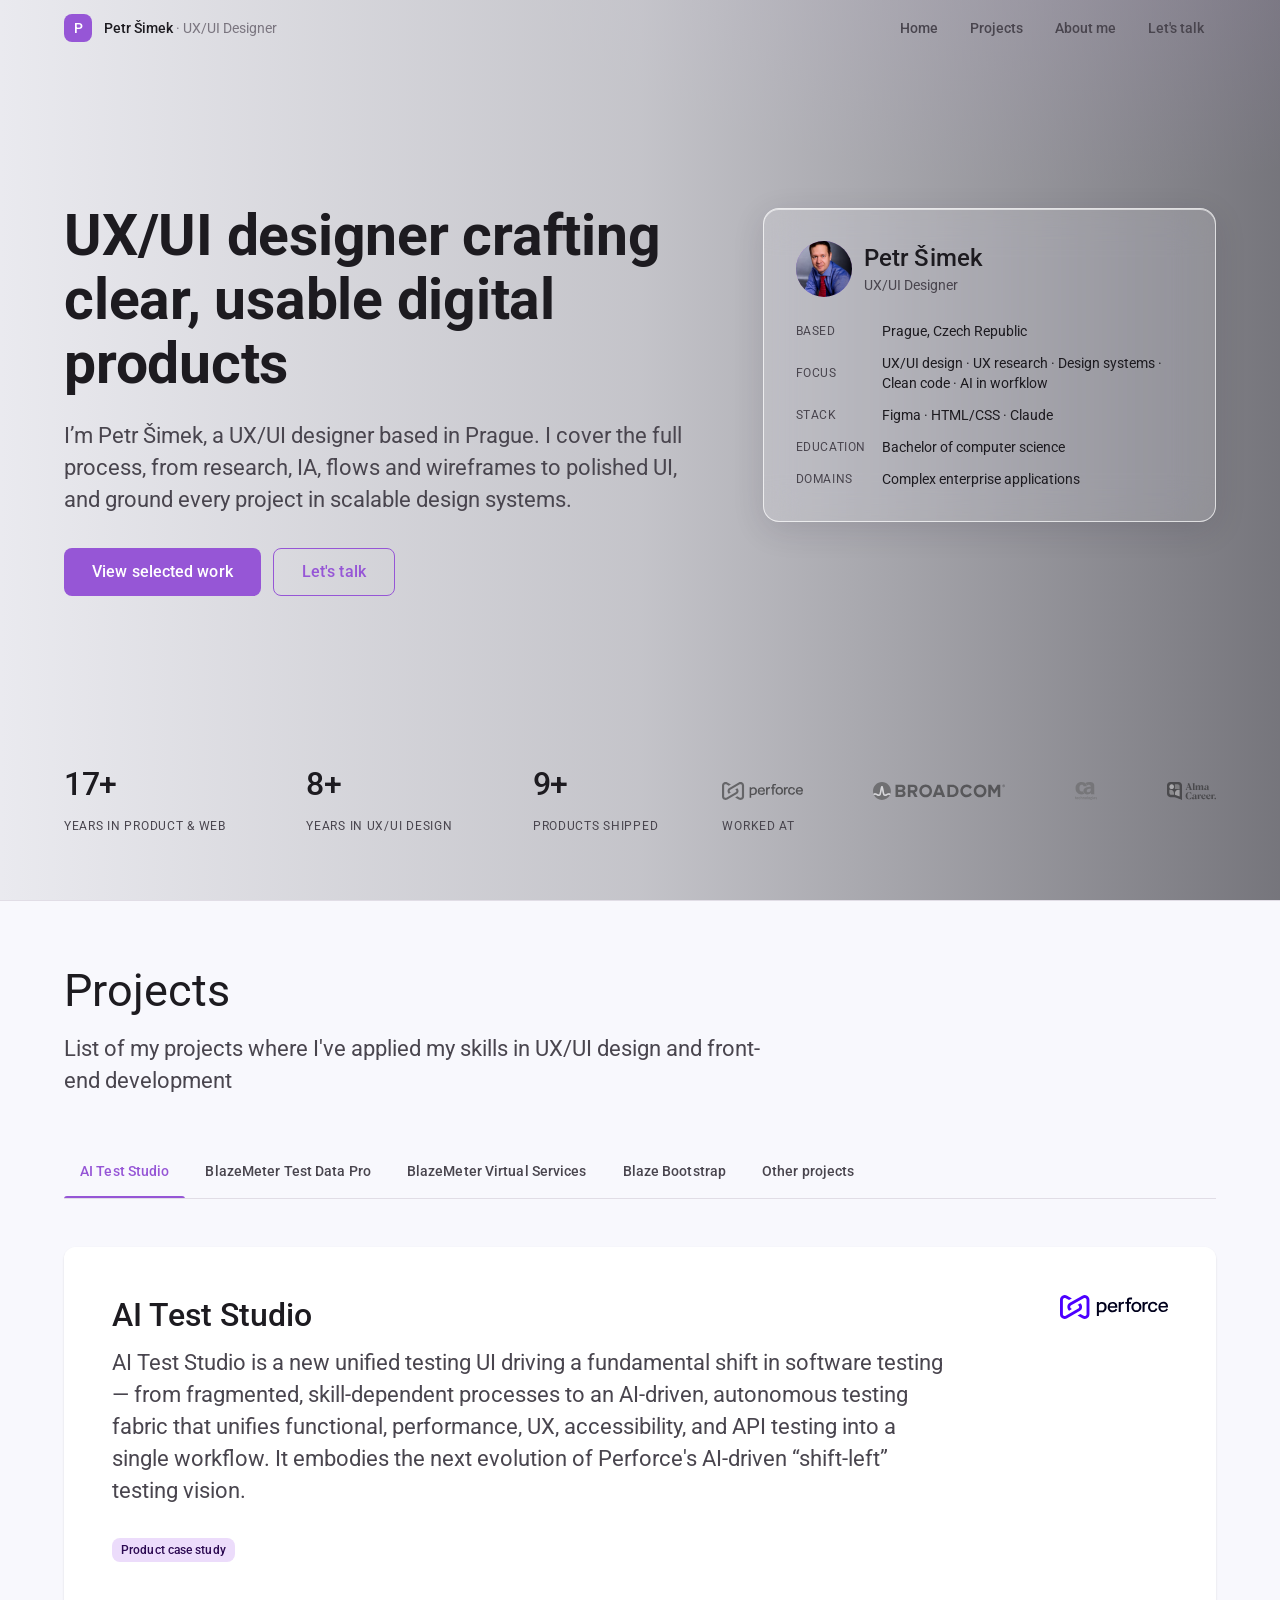
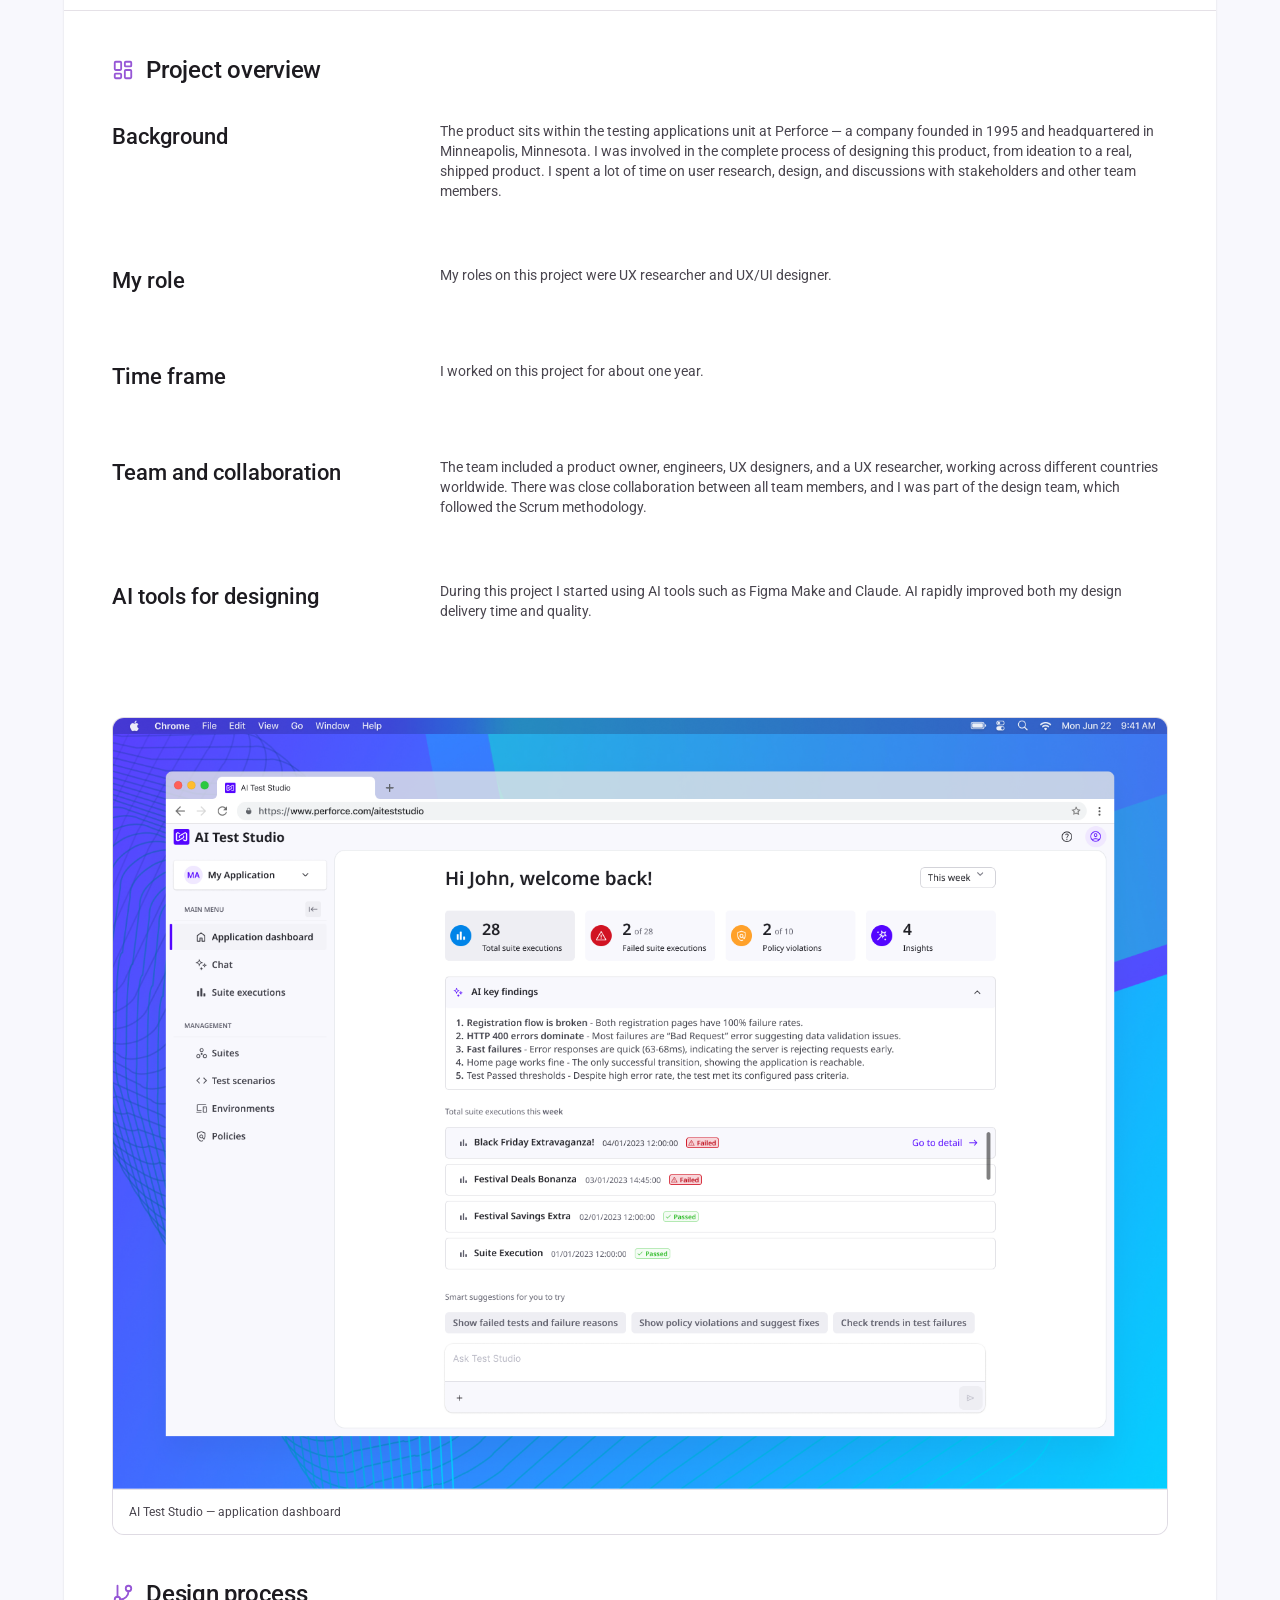
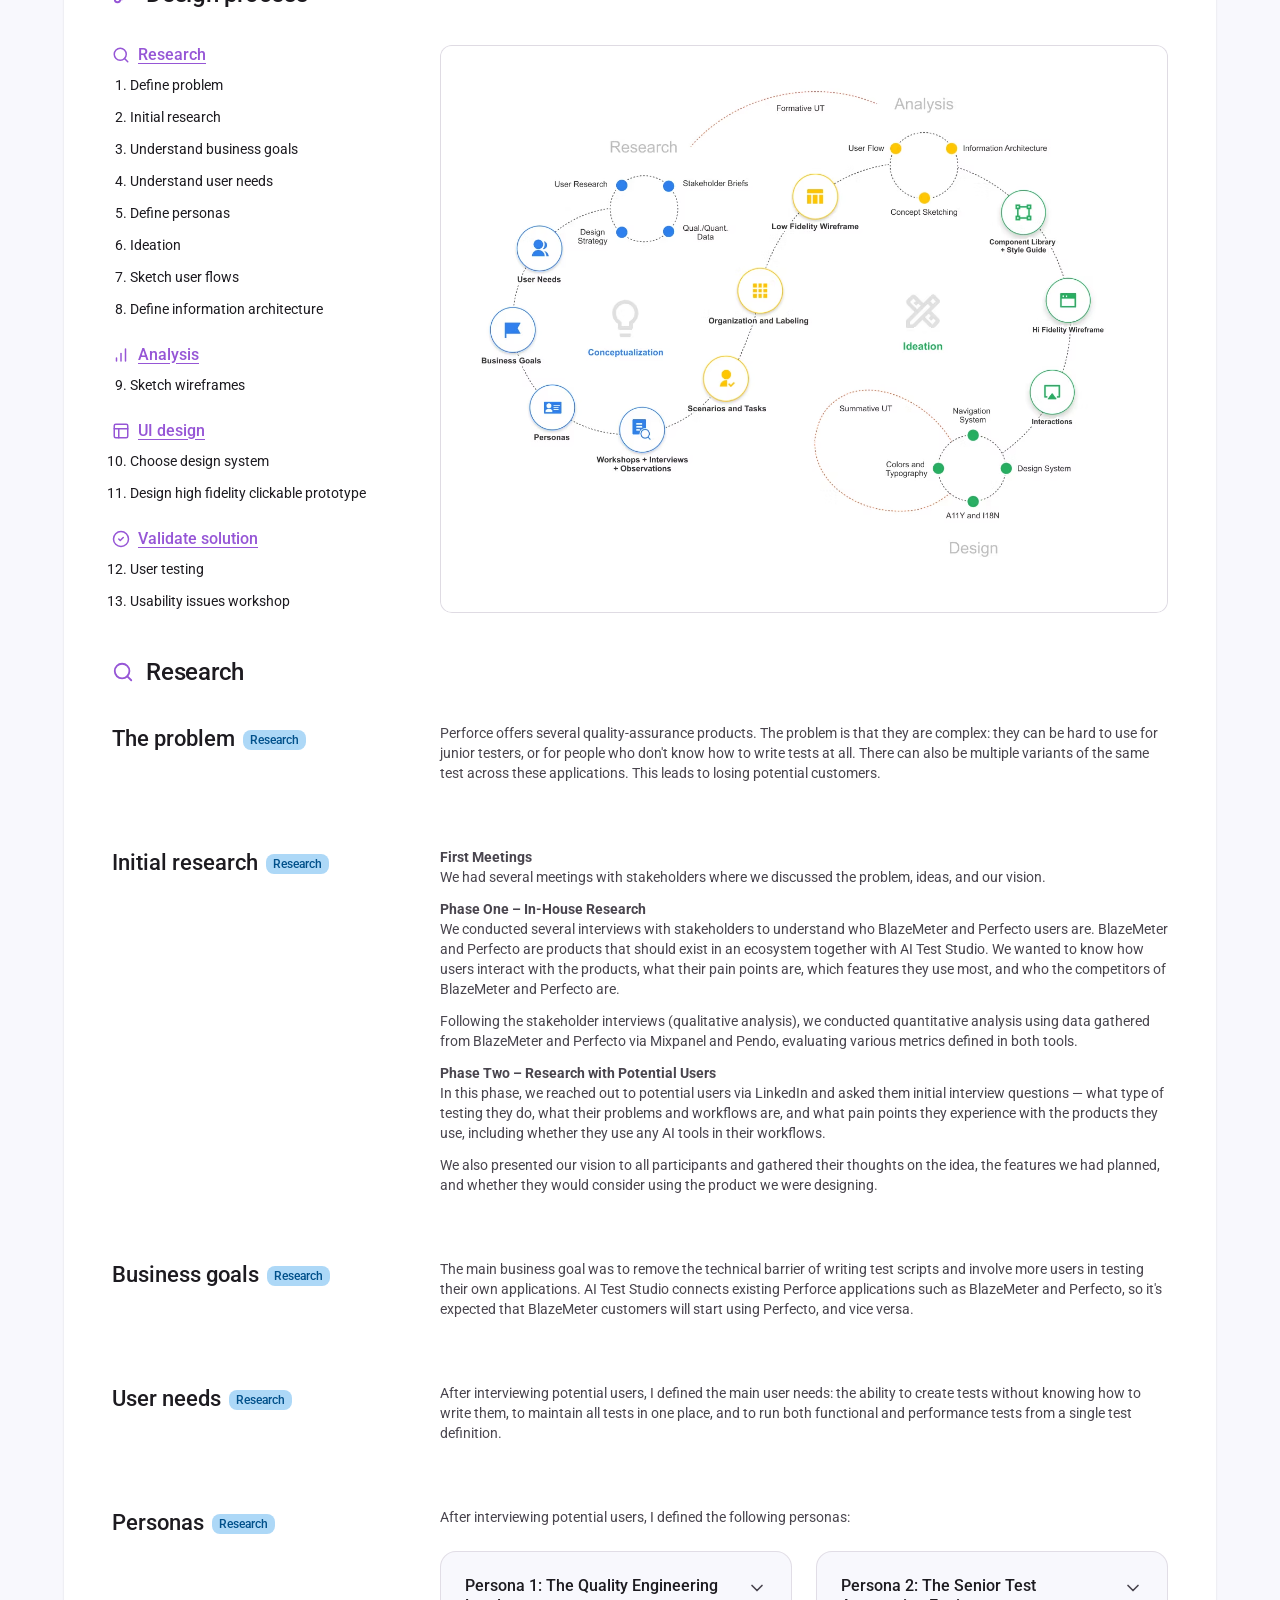
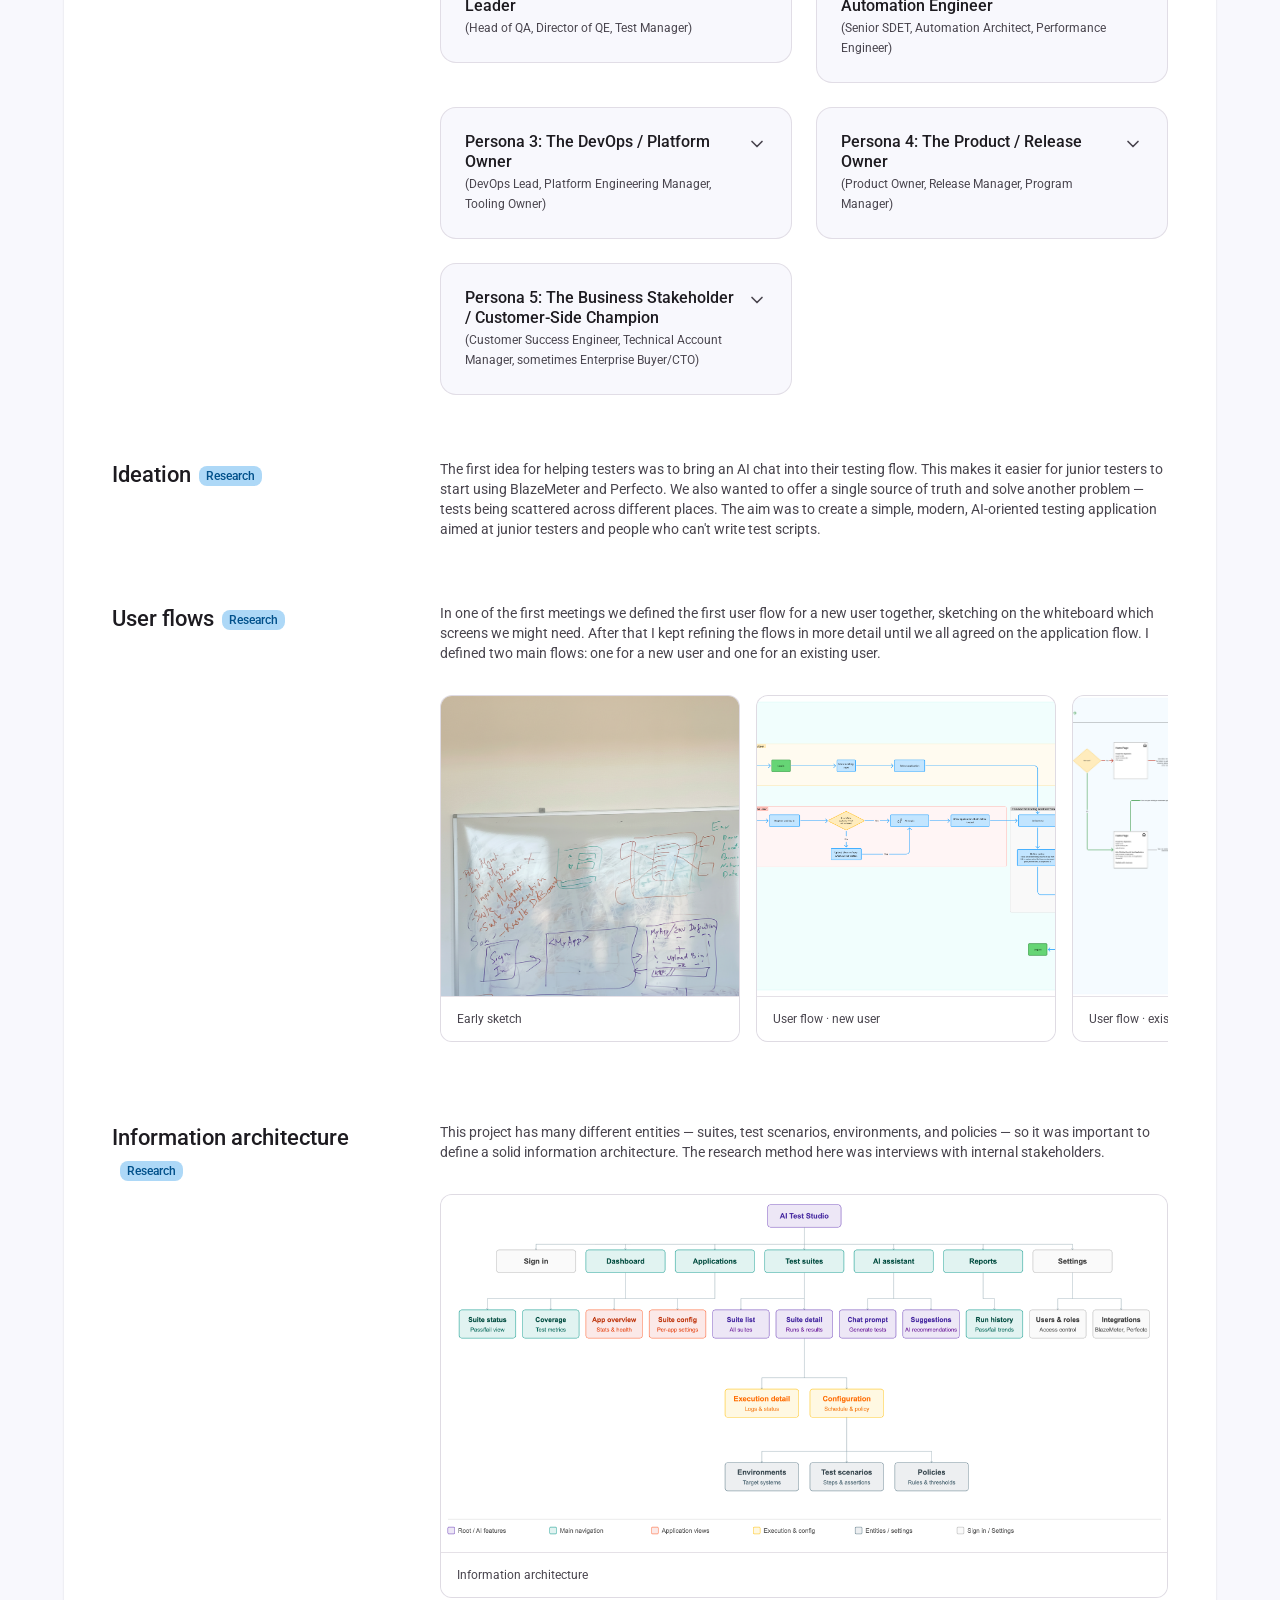
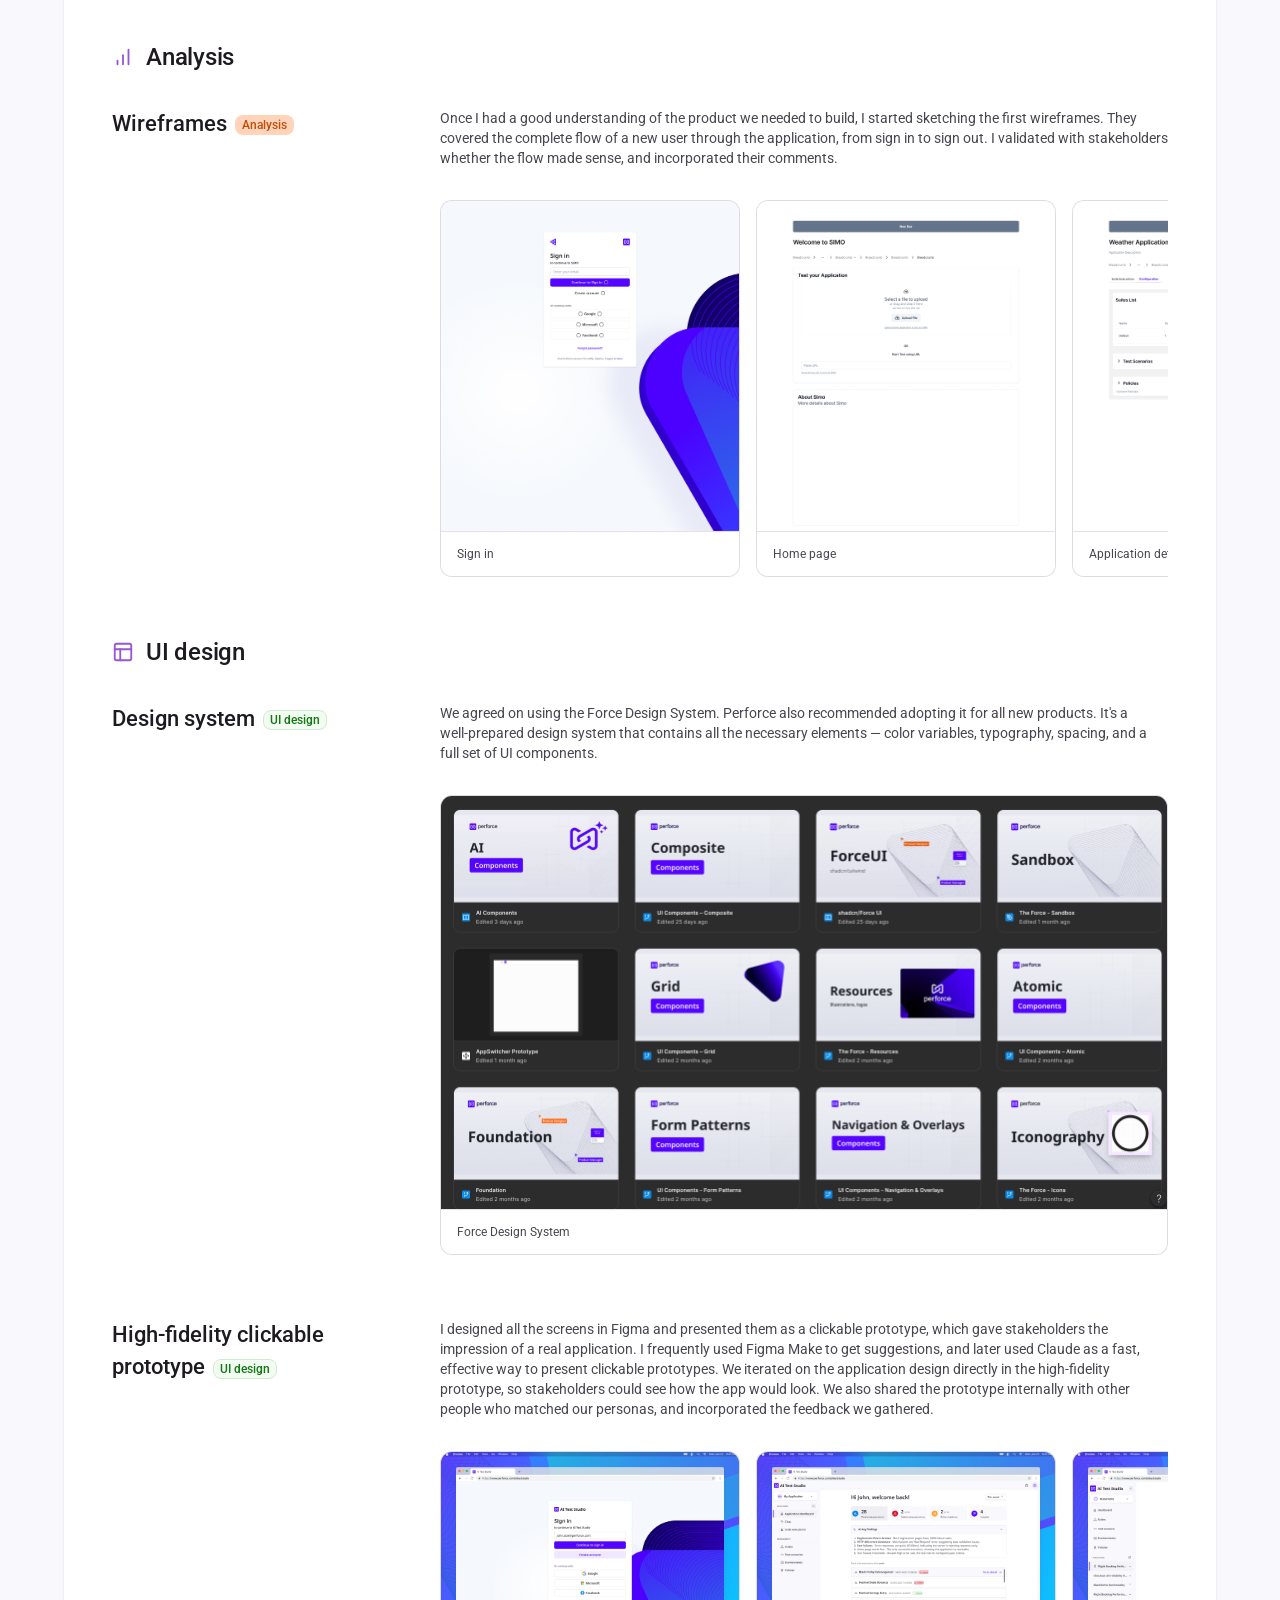
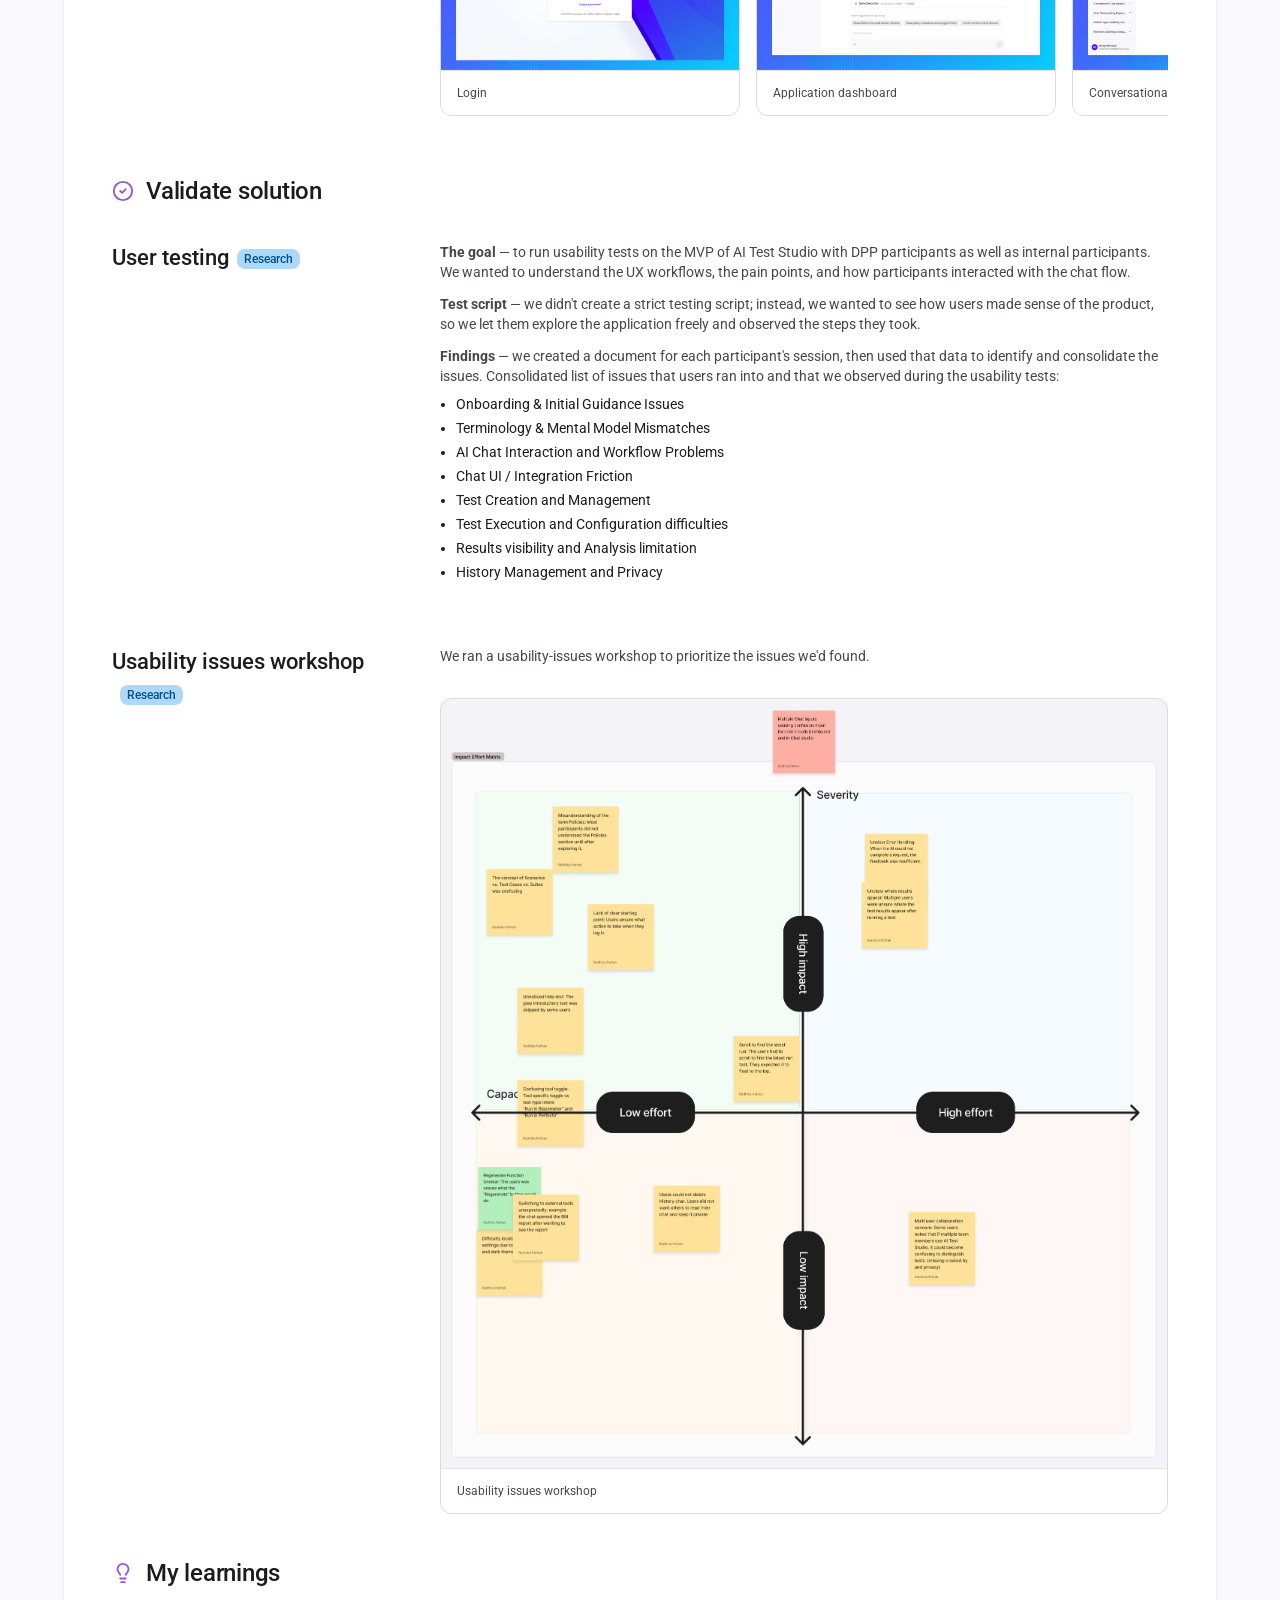
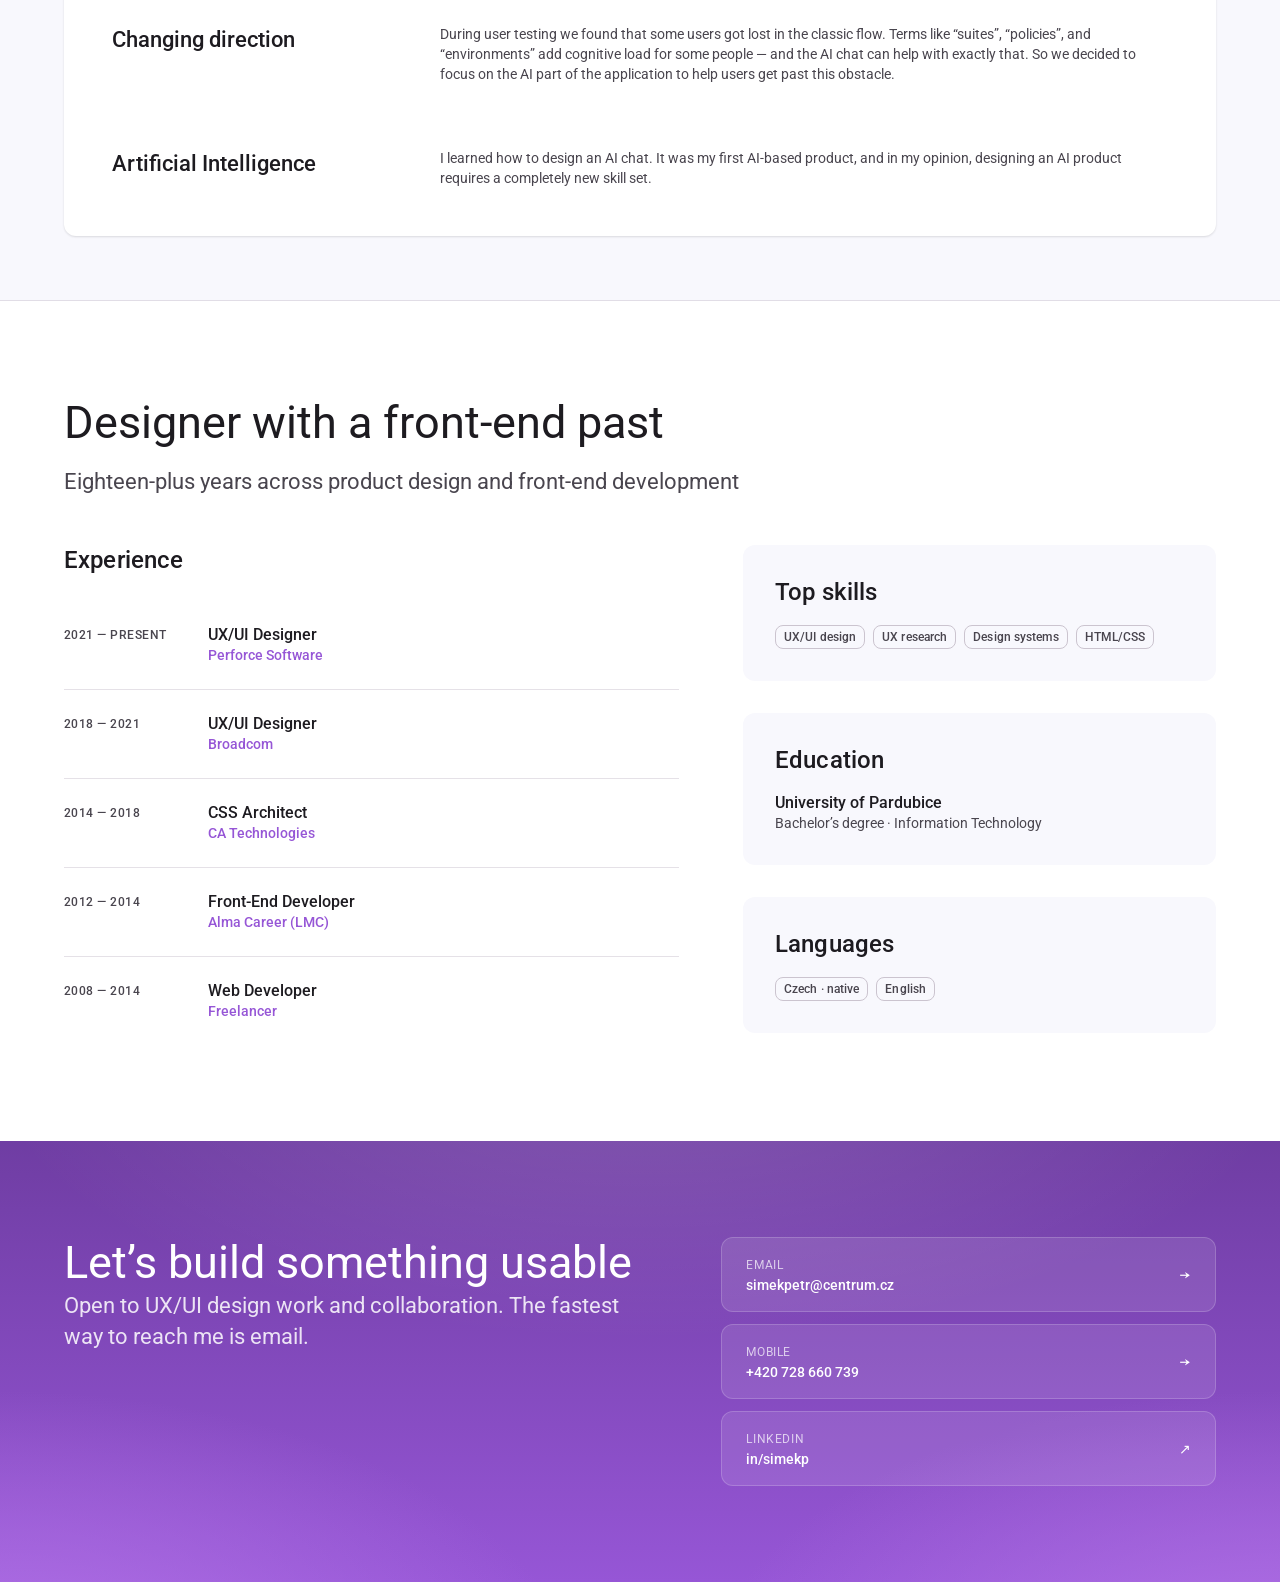
==== commit 8875077b: "Picked styles from main and drop JS from main" ====
--- a/portfolio-site/index.html
+++ b/portfolio-site/index.html
@@ -136,23 +136,474 @@
                 </div>
               </div>
 
-              <!-- LOCKED part (password): "Project overview" onward (see protect-config.js) -->
-              <div class="protected-region" data-protected
-                   data-section="ai-test-studio" data-open-src="ai-test-studio.source.html">
-                <div class="locked-content">
-                  <div class="protected-mount"></div>
-                  <div class="lock-skeleton" aria-hidden="true">
-                    <div class="sk sk-line" style="width:38%"></div>
-                    <div class="sk sk-line" style="width:72%"></div>
-                    <div class="sk sk-line" style="width:64%"></div>
-                    <div class="sk sk-block"></div>
-                    <div class="sk sk-line" style="width:46%"></div>
-                    <div class="sk sk-line" style="width:68%"></div>
-                  </div>
-                </div>
-                <!-- /.locked-content -->
-              </div>
-              <!-- /.protected-region -->
+              <div class="case-body">
+                <h3 class="case-section"><svg class="case-section-icon" viewBox="0 0 24 24" fill="none" stroke="currentColor" stroke-width="2" stroke-linecap="round" stroke-linejoin="round" aria-hidden="true"><rect width="7" height="9" x="3" y="3" rx="1"/><rect width="7" height="5" x="14" y="3" rx="1"/><rect width="7" height="9" x="14" y="12" rx="1"/><rect width="7" height="5" x="3" y="16" rx="1"/></svg>Project overview</h3>
+                <div class="step">
+                  <div class="step-label">
+                    <h4>Background</h4>
+                  </div>
+                  <div>
+                    <p class="step-text">The product sits within the testing applications unit at Perforce — a company founded in 1995 and headquartered in Minneapolis, Minnesota. I was involved in the complete process of designing this product, from ideation to a real, shipped product. I spent a lot of time on user research, design, and discussions with stakeholders and other team members.</p>
+                  </div>
+                </div>
+                <div class="step">
+                  <div class="step-label">
+                    <h4>My role</h4>
+                  </div>
+                  <div>
+                    <p class="step-text">My roles on this project were UX researcher and UX/UI designer.</p>
+                  </div>
+                </div>
+                <div class="step">
+                  <div class="step-label">
+                    <h4>Time frame</h4>
+                  </div>
+                  <div>
+                    <p class="step-text">I worked on this project for about one year.</p>
+                  </div>
+                </div>
+                <div class="step">
+                  <div class="step-label">
+                    <h4>Team and collaboration</h4>
+                  </div>
+                  <div>
+                    <p class="step-text">The team included a product owner, engineers, UX designers, and a UX researcher, working across different countries worldwide. There was close collaboration between all team members, and I was part of the design team, which followed the Scrum methodology.</p>
+                  </div>
+                </div>
+                <div class="step">
+                  <div class="step-label">
+                    <h4>AI tools for designing</h4>
+                  </div>
+                  <div>
+                    <p class="step-text">During this project I started using AI tools such as Figma Make and Claude. AI rapidly improved both my design delivery time and quality.</p>
+                  </div>
+                </div>
+                    <figure class="figure"><img src="images/ats-hifi-dashboard.png" alt="AI Test Studio dashboard" loading="lazy" /><figcaption>AI Test Studio — application dashboard</figcaption></figure>
+              </div>
+
+              <div class="case-body">
+                <h3 class="case-section"><svg class="case-section-icon" viewBox="0 0 24 24" fill="none" stroke="currentColor" stroke-width="2" stroke-linecap="round" stroke-linejoin="round" aria-hidden="true"><line x1="6" x2="6" y1="3" y2="15"/><circle cx="18" cy="6" r="3"/><circle cx="6" cy="18" r="3"/><path d="M18 9a9 9 0 0 1-9 9"/></svg>Design process</h3>
+                <div class="proc-split">
+                  <div class="proc-groups">
+                    <div class="proc-group">
+                      <h4 class="proc-group-title"><svg class="proc-group-icon" viewBox="0 0 24 24" fill="none" stroke="currentColor" stroke-width="2" stroke-linecap="round" stroke-linejoin="round" aria-hidden="true"><circle cx="11" cy="11" r="8"/><path d="m21 21-4.3-4.3"/></svg><a href="#section-research">Research</a></h4>
+                      <ol class="proc-list" start="1">
+                        <li>Define problem</li>
+                        <li>Initial research</li>
+                        <li>Understand business goals</li>
+                        <li>Understand user needs</li>
+                        <li>Define personas</li>
+                        <li>Ideation</li>
+                        <li>Sketch user flows</li>
+                        <li>Define information architecture</li>
+                      </ol>
+                    </div>
+                    <div class="proc-group">
+                      <h4 class="proc-group-title"><svg class="proc-group-icon" viewBox="0 0 24 24" fill="none" stroke="currentColor" stroke-width="2" stroke-linecap="round" stroke-linejoin="round" aria-hidden="true"><line x1="6" x2="6" y1="20" y2="16"/><line x1="12" x2="12" y1="20" y2="10"/><line x1="18" x2="18" y1="20" y2="4"/></svg><a href="#section-analysis">Analysis</a></h4>
+                      <ol class="proc-list" start="9">
+                        <li>Sketch wireframes</li>
+                      </ol>
+                    </div>
+                    <div class="proc-group">
+                      <h4 class="proc-group-title"><svg class="proc-group-icon" viewBox="0 0 24 24" fill="none" stroke="currentColor" stroke-width="2" stroke-linecap="round" stroke-linejoin="round" aria-hidden="true"><rect width="18" height="18" x="3" y="3" rx="2"/><path d="M3 9h18"/><path d="M9 21V9"/></svg><a href="#section-ui-design">UI design</a></h4>
+                      <ol class="proc-list" start="10">
+                        <li>Choose design system</li>
+                        <li>Design high fidelity clickable prototype</li>
+                      </ol>
+                    </div>
+                    <div class="proc-group">
+                      <h4 class="proc-group-title"><svg class="proc-group-icon" viewBox="0 0 24 24" fill="none" stroke="currentColor" stroke-width="2" stroke-linecap="round" stroke-linejoin="round" aria-hidden="true"><circle cx="12" cy="12" r="10"/><path d="m9 12 2 2 4-4"/></svg><a href="#section-validate">Validate solution</a></h4>
+                      <ol class="proc-list" start="12">
+                        <li>User testing</li>
+                        <li>Usability issues workshop</li>
+                      </ol>
+                    </div>
+                  </div>
+                  <figure class="figure"><img src="images/ats-process.png" alt="Design process" loading="lazy" /></figure>
+                </div>
+              </div>
+
+              <div class="case-body">
+                <h3 class="case-section" id="section-research"><svg class="case-section-icon" viewBox="0 0 24 24" fill="none" stroke="currentColor" stroke-width="2" stroke-linecap="round" stroke-linejoin="round" aria-hidden="true"><circle cx="11" cy="11" r="8"/><path d="m21 21-4.3-4.3"/></svg>Research</h3>
+                <div class="step">
+                  <div class="step-label">
+                    <h4 id="step-the-problem">The problem<span class="disc-tag research">Research</span></h4>
+                  </div>
+                  <div>
+                    <p class="step-text">Perforce offers several quality‑assurance products. The problem is that they are complex: they can be hard to use for junior testers, or for people who don't know how to write tests at all. There can also be multiple variants of the same test across these applications. This leads to losing potential customers.</p>
+                  </div>
+                </div>
+                <div class="step">
+                  <div class="step-label">
+                    <h4 id="step-initial-research">Initial research<span class="disc-tag research">Research</span></h4>
+                  </div>
+                  <div>
+                    <p class="step-text"><strong>First Meetings</strong><br />We had several meetings with stakeholders where we discussed the problem, ideas, and our vision.</p>
+                    <p class="step-text"><strong>Phase One – In‑House Research</strong><br />We conducted several interviews with stakeholders to understand who BlazeMeter and Perfecto users are. BlazeMeter and Perfecto are products that should exist in an ecosystem together with AI Test Studio. We wanted to know how users interact with the products, what their pain points are, which features they use most, and who the competitors of BlazeMeter and Perfecto are.</p>
+                    <p class="step-text">Following the stakeholder interviews (qualitative analysis), we conducted quantitative analysis using data gathered from BlazeMeter and Perfecto via Mixpanel and Pendo, evaluating various metrics defined in both tools.</p>
+                    <p class="step-text"><strong>Phase Two – Research with Potential Users</strong><br />In this phase, we reached out to potential users via LinkedIn and asked them initial interview questions — what type of testing they do, what their problems and workflows are, and what pain points they experience with the products they use, including whether they use any AI tools in their workflows.</p>
+                    <p class="step-text">We also presented our vision to all participants and gathered their thoughts on the idea, the features we had planned, and whether they would consider using the product we were designing.</p>
+                  </div>
+                </div>
+                <div class="step">
+                  <div class="step-label">
+                    <h4 id="step-business-goals">Business goals<span class="disc-tag research">Research</span></h4>
+                  </div>
+                  <div>
+                    <p class="step-text">The main business goal was to remove the technical barrier of writing test scripts and involve more users in testing their own applications. AI Test Studio connects existing Perforce applications such as BlazeMeter and Perfecto, so it's expected that BlazeMeter customers will start using Perfecto, and vice versa.</p>
+                  </div>
+                </div>
+                <div class="step">
+                  <div class="step-label">
+                    <h4 id="step-user-needs">User needs<span class="disc-tag research">Research</span></h4>
+                  </div>
+                  <div>
+                    <p class="step-text">After interviewing potential users, I defined the main user needs: the ability to create tests without knowing how to write them, to maintain all tests in one place, and to run both functional and performance tests from a single test definition.</p>
+                  </div>
+                </div>
+                <div class="step">
+                  <div class="step-label">
+                    <h4 id="step-personas">Personas<span class="disc-tag research">Research</span></h4>
+                  </div>
+                  <div>
+                    <p class="step-text">After interviewing potential users, I defined the following personas:</p>
+                    <div class="persona-grid">
+                      <details class="persona">
+                        <summary class="persona-summary">
+                          <span><span class="persona-name">Persona 1: The Quality Engineering Leader</span><span class="persona-role">(Head of QA, Director of QE, Test Manager)</span></span>
+                          <svg class="persona-chevron" viewBox="0 0 24 24" fill="none" stroke="currentColor" stroke-width="2" stroke-linecap="round" stroke-linejoin="round" aria-hidden="true"><path d="M6 9l6 6 6-6"></path></svg>
+                        </summary>
+                        <div class="persona-body">
+                          <p class="persona-h">Who they are</p>
+                          <ul class="persona-list">
+                            <li>Own quality strategy and tooling across web, mobile, APIs, and performance</li>
+                            <li>Often existing Perfecto and/or BlazeMeter customers, or using similar tools</li>
+                            <li>Manage teams of automation engineers + manual testers; report into VP Eng / CTO</li>
+                          </ul>
+                          <p class="persona-h">Key Goals</p>
+                          <ul class="persona-list">
+                            <li>Standardize tooling and reduce test fragmentation (UI, API, mobile, performance)</li>
+                            <li>Shorten regression cycles and stabilize releases across teams</li>
+                            <li>Increase test automation coverage without ballooning headcount</li>
+                            <li>Demonstrate quality impact to execs with clear metrics and reports</li>
+                          </ul>
+                          <p class="persona-h">Core Pain Points</p>
+                          <ul class="persona-list">
+                            <li>Multiple, siloed tools (separate for mobile, web, API, performance)</li>
+                            <li>High maintenance of test suites; flaky tests and brittle scripts</li>
+                            <li>Difficulty getting non-technical testers/product folks to contribute to automation</li>
+                            <li>Lots of time spent collating reports from different systems into one view</li>
+                          </ul>
+                          <p class="persona-h">Why Simo / AI Test Studio resonates</p>
+                          <ul class="persona-list">
+                            <li>Unified dashboard for all testing activities → aggregate mobile (Perfecto), web, API, performance (BlazeMeter)</li>
+                            <li>No‑code test creation wizards → enable manual testers and BAs to contribute</li>
+                            <li>Integrated reporting system + comprehensive analytics and insights → single, shareable view for leadership</li>
+                            <li>Real-time test execution monitoring → quicker detection of issues during runs</li>
+                          </ul>
+                          <p class="persona-h">Buying Triggers</p>
+                          <ul class="persona-list">
+                            <li>Tool consolidation or standardization initiative</li>
+                            <li>Pressure to increase coverage and speed without adding headcount</li>
+                            <li>Recent production issues tied to gaps or fragmentation in testing</li>
+                          </ul>
+                        </div>
+                      </details>
+                      <details class="persona">
+                        <summary class="persona-summary">
+                          <span><span class="persona-name">Persona 2: The Senior Test Automation Engineer</span><span class="persona-role">(Senior SDET, Automation Architect, Performance Engineer)</span></span>
+                          <svg class="persona-chevron" viewBox="0 0 24 24" fill="none" stroke="currentColor" stroke-width="2" stroke-linecap="round" stroke-linejoin="round" aria-hidden="true"><path d="M6 9l6 6 6-6"></path></svg>
+                        </summary>
+                        <div class="persona-body">
+                          <p class="persona-h">Who they are</p>
+                          <ul class="persona-list">
+                            <li>Hands-on technical owner of test frameworks and automation strategy</li>
+                            <li>Power users of Perfecto and/or BlazeMeter (or competitors)</li>
+                            <li>Strong influence on tool selection even if they don’t own the budget</li>
+                          </ul>
+                          <p class="persona-h">Key Goals</p>
+                          <ul class="persona-list">
+                            <li>Build reliable, maintainable test suites across UI/mobile/API/performance</li>
+                            <li>Integrate tests tightly into CI/CD for continuous testing</li>
+                            <li>Reduce flakiness and technical debt in automation</li>
+                            <li>Improve debugging and root-cause analysis through better data</li>
+                          </ul>
+                          <p class="persona-h">Core Pain Points</p>
+                          <ul class="persona-list">
+                            <li>{`Maintaining multiple frameworks &amp; infrastructure stacks`}</li>
+                            <li>Time spent on boilerplate and maintenance instead of higher-value work</li>
+                            <li>Fragmented logs/results from different tools slow down debugging</li>
+                            <li>Limited early visibility into performance and API issues</li>
+                          </ul>
+                          <p class="persona-h">Why Simo / AI Test Studio resonates</p>
+                          <ul class="persona-list">
+                            <li>Real device testing + cross‑platform (iOS, Android, Web) via Perfecto set of capabilities</li>
+                            <li>{`Load &amp; performance + API testing capabilities via BlazeMeter set of capabilities`}</li>
+                            <li>CI/CD integration capabilities for end-to-end, automated pipelines</li>
+                            <li>Project management with team collaboration to coordinate defects, tasks, and ownership</li>
+                            <li>Comprehensive analytics and insights to speed up root-cause analysis</li>
+                          </ul>
+                          <p class="persona-h">Buying/Champion Triggers</p>
+                          <ul class="persona-list">
+                            <li>Frustration with brittle, homegrown frameworks and tool sprawl</li>
+                            <li>Being tasked to add mobile or performance testing without adding new tools</li>
+                            <li>Organizational push to “shift left” on performance and reliability</li>
+                          </ul>
+                        </div>
+                      </details>
+                      <details class="persona">
+                        <summary class="persona-summary">
+                          <span><span class="persona-name">Persona 3: The DevOps / Platform Owner</span><span class="persona-role">(DevOps Lead, Platform Engineering Manager, Tooling Owner)</span></span>
+                          <svg class="persona-chevron" viewBox="0 0 24 24" fill="none" stroke="currentColor" stroke-width="2" stroke-linecap="round" stroke-linejoin="round" aria-hidden="true"><path d="M6 9l6 6 6-6"></path></svg>
+                        </summary>
+                        <div class="persona-body">
+                          <p class="persona-h">Who they are</p>
+                          <ul class="persona-list">
+                            <li>Own CI/CD pipelines, environments, and shared platform tooling</li>
+                            <li>Integrate and maintain testing tools in the delivery pipeline</li>
+                            <li>Care about stability, scalability, governance, and cost</li>
+                          </ul>
+                          <p class="persona-h">Key Goals</p>
+                          <ul class="persona-list">
+                            <li>Keep pipelines fast and reliable while enforcing quality gates</li>
+                            <li>Standardize testing tooling across teams and services</li>
+                            <li>Provide testing as a self-service platform capability</li>
+                            <li>Control tool proliferation and licensing costs</li>
+                          </ul>
+                          <p class="persona-h">Core Pain Points</p>
+                          <ul class="persona-list">
+                            <li>Many point tools, each with its own integration, maintenance, and failure modes</li>
+                            <li>Difficulty scaling test infrastructure across multiple teams and regions</li>
+                            <li>Fragmented visibility into where and why pipelines break due to tests</li>
+                            <li>Rising spend on overlapping licenses and infrastructure</li>
+                          </ul>
+                          <p class="persona-h">Why Simo / AI Test Studio resonates</p>
+                          <ul class="persona-list">
+                            <li>Scalable cloud testing infrastructure + multi-location testing simulation from BlazeMeter capabilities</li>
+                            <li>Unified dashboard + integrated reporting system → fewer integrations to build and maintain</li>
+                            <li>Real-time performance monitoring and test execution monitoring → clearer pipeline feedback</li>
+                            <li>Project management with team collaboration → more consistent workflows across teams</li>
+                          </ul>
+                          <p class="persona-h">Buying Triggers</p>
+                          <ul class="persona-list">
+                            <li>CI/CD modernization / platformization initiative</li>
+                            <li>Mandate to consolidate and rationalize engineering tools</li>
+                            <li>Performance or reliability incidents linked to gaps in automated testing</li>
+                            <li>​</li>
+                          </ul>
+                        </div>
+                      </details>
+                      <details class="persona">
+                        <summary class="persona-summary">
+                          <span><span class="persona-name">Persona 4: The Product / Release Owner</span><span class="persona-role">(Product Owner, Release Manager, Program Manager)</span></span>
+                          <svg class="persona-chevron" viewBox="0 0 24 24" fill="none" stroke="currentColor" stroke-width="2" stroke-linecap="round" stroke-linejoin="round" aria-hidden="true"><path d="M6 9l6 6 6-6"></path></svg>
+                        </summary>
+                        <div class="persona-body">
+                          <p class="persona-h">Who they are</p>
+                          <ul class="persona-list">
+                            <li>Accountable for release readiness and product quality outcomes</li>
+                            <li>Consumers of test reports and dashboards rather than test creators</li>
+                            <li>Bridge between engineering, QA, and business stakeholders</li>
+                          </ul>
+                          <p class="persona-h">Key Goals</p>
+                          <ul class="persona-list">
+                            <li>Confident, predictable releases with minimal surprise defects</li>
+                            <li>Clear view of release health, risk areas, and test coverage</li>
+                            <li>Faster feedback and decision-making when issues appear</li>
+                          </ul>
+                          <p class="persona-h">Core Pain Points</p>
+                          <ul class="persona-list">
+                            <li>Test data and reports scattered across tools and teams</li>
+                            <li>Difficulty understanding technical test metrics in terms of business risk</li>
+                            <li>Time-consuming, manual status reporting before every release</li>
+                          </ul>
+                          <p class="persona-h">Why Simo / AI Test Studio resonates</p>
+                          <ul class="persona-list">
+                            <li>Integrated reporting system with high-level summaries plus drill-downs</li>
+                            <li>Unified dashboard for all testing activities across platforms and services</li>
+                            <li>Comprehensive analytics and insights that can be translated into risk indicators</li>
+                            <li>Project management with team collaboration to track quality-related work items</li>
+                          </ul>
+                          <p class="persona-h">Buying/Adoption Triggers</p>
+                          <ul class="persona-list">
+                            <li>Painful release cycles with lots of manual coordination and reporting</li>
+                            <li>Expanding portfolio (web + mobile + APIs) making risk visibility harder</li>
+                            <li>Senior leadership demanding better release health metrics</li>
+                          </ul>
+                        </div>
+                      </details>
+                      <details class="persona">
+                        <summary class="persona-summary">
+                          <span><span class="persona-name">Persona 5: The Business Stakeholder / Customer-Side Champion</span><span class="persona-role">(Customer Success Engineer, Technical Account Manager, sometimes Enterprise Buyer/CTO)</span></span>
+                          <svg class="persona-chevron" viewBox="0 0 24 24" fill="none" stroke="currentColor" stroke-width="2" stroke-linecap="round" stroke-linejoin="round" aria-hidden="true"><path d="M6 9l6 6 6-6"></path></svg>
+                        </summary>
+                        <div class="persona-body">
+                          <p class="persona-h">Who they are</p>
+                          <ul class="persona-list">
+                            <li>Feel the downstream impact of quality (escalations, SLAs, churn)</li>
+                            <li>Often involved in evaluations for strategic or enterprise-wide tools</li>
+                            <li>Need a clear link between testing, reliability, and customer outcomes</li>
+                          </ul>
+                          <p class="persona-h">Key Goals</p>
+                          <ul class="persona-list">
+                            <li>Reduce production incidents and customer-facing issues</li>
+                            <li>Demonstrate control over performance, reliability, and SLAs</li>
+                            <li>Support business growth (more traffic, more platforms) without degrading UX</li>
+                          </ul>
+                          <p class="persona-h">Core Pain Points</p>
+                          <ul class="persona-list">
+                            <li>Limited visibility into how testing actually prevents incidents</li>
+                            <li>Hard to quantify the value of existing testing tools to justify spend</li>
+                            <li>Gaps between performance/device coverage and real-world customer experience</li>
+                          </ul>
+                          <p class="persona-h">Why Simo / AI Test Studio resonates</p>
+                          <ul class="persona-list">
+                            <li>Performance analytics and reporting + real-time performance monitoring from BlazeMeter features</li>
+                            <li>Visual testing and screenshot comparison from Perfecto features, protecting UX quality</li>
+                            <li>Comprehensive analytics and insights tying test results to availability, performance, and experience KPIs</li>
+                          </ul>
+                          <p class="persona-h">Buying/Influence Triggers</p>
+                          <ul class="persona-list">
+                            <li>Recent customer-impacting outage or performance regression</li>
+                            <li>Executive focus on experience SLAs or digital reliability metrics</li>
+                            <li>Renewal or replacement cycle for major testing/performance tooling</li>
+                          </ul>
+                        </div>
+                      </details>
+                    </div>
+                  </div>
+                </div>
+                <div class="step">
+                  <div class="step-label">
+                    <h4 id="step-ideation">Ideation<span class="disc-tag research">Research</span></h4>
+                  </div>
+                  <div>
+                    <p class="step-text">The first idea for helping testers was to bring an AI chat into their testing flow. This makes it easier for junior testers to start using BlazeMeter and Perfecto. We also wanted to offer a single source of truth and solve another problem — tests being scattered across different places. The aim was to create a simple, modern, AI‑oriented testing application aimed at junior testers and people who can't write test scripts.</p>
+                  </div>
+                </div>
+                <div class="step">
+                  <div class="step-label">
+                    <h4 id="step-user-flows">User flows<span class="disc-tag research">Research</span></h4>
+                  </div>
+                  <div>
+                    <p class="step-text">In one of the first meetings we defined the first user flow for a new user together, sketching on the whiteboard which screens we might need. After that I kept refining the flows in more detail until we all agreed on the application flow. I defined two main flows: one for a new user and one for an existing user.</p>
+                    <div class="gallery gallery-scroll gallery-fill">
+                      <figure class="figure"><img src="images/ats-flow-sketch.png" alt="Early flow sketch" loading="lazy" /><figcaption>Early sketch</figcaption></figure>
+                      <figure class="figure"><img src="images/ats-userflows-1.png" alt="User flow — new user" loading="lazy" /><figcaption>User flow · new user</figcaption></figure>
+                      <figure class="figure"><img src="images/ats-userflows-2.png" alt="User flow — existing user" loading="lazy" /><figcaption>User flow · existing user</figcaption></figure>
+                    </div>
+                  </div>
+                </div>
+                <div class="step">
+                  <div class="step-label">
+                    <h4 id="step-information-architecture">Information architecture<span class="disc-tag research">Research</span></h4>
+                  </div>
+                  <div>
+                    <p class="step-text">This project has many different entities — suites, test scenarios, environments, and policies — so it was important to define a solid information architecture. The research method here was interviews with internal stakeholders.</p>
+                    <figure class="figure"><img src="images/ats-ia.png" alt="Information architecture" loading="lazy" /><figcaption>Information architecture</figcaption></figure>
+                  </div>
+                </div>
+              </div>
+
+              <div class="case-body">
+                <h3 class="case-section" id="section-analysis"><svg class="case-section-icon" viewBox="0 0 24 24" fill="none" stroke="currentColor" stroke-width="2" stroke-linecap="round" stroke-linejoin="round" aria-hidden="true"><line x1="6" x2="6" y1="20" y2="16"/><line x1="12" x2="12" y1="20" y2="10"/><line x1="18" x2="18" y1="20" y2="4"/></svg>Analysis</h3>
+                <div class="step">
+                  <div class="step-label">
+                    <h4 id="step-wireframes">Wireframes<span class="disc-tag analysis">Analysis</span></h4>
+                  </div>
+                  <div>
+                    <p class="step-text">Once I had a good understanding of the product we needed to build, I started sketching the first wireframes. They covered the complete flow of a new user through the application, from sign in to sign out. I validated with stakeholders whether the flow made sense, and incorporated their comments.</p>
+                    <div class="gallery gallery-scroll">
+                      <figure class="figure"><img src="images/ats-wf-signin.png" alt="Wireframe — sign in" loading="lazy" /><figcaption>Sign in</figcaption></figure>
+                      <figure class="figure"><img src="images/ats-wf-home.png" alt="Wireframe — home page" loading="lazy" /><figcaption>Home page</figcaption></figure>
+                      <figure class="figure"><img src="images/ats-wf-appdetail.png" alt="Wireframe — application detail" loading="lazy" /><figcaption>Application detail</figcaption></figure>
+                      <figure class="figure"><img src="images/ats-wf-suiteexec.png" alt="Wireframe — suite execution" loading="lazy" /><figcaption>Suite execution detail</figcaption></figure>
+                      <figure class="figure"><img src="images/ats-wf-suiteconfig.png" alt="Wireframe — suite configuration" loading="lazy" /><figcaption>Suite configuration detail</figcaption></figure>
+                    </div>
+                  </div>
+                </div>
+              </div>
+
+              <div class="case-body">
+                <h3 class="case-section" id="section-ui-design"><svg class="case-section-icon" viewBox="0 0 24 24" fill="none" stroke="currentColor" stroke-width="2" stroke-linecap="round" stroke-linejoin="round" aria-hidden="true"><rect width="18" height="18" x="3" y="3" rx="2"/><path d="M3 9h18"/><path d="M9 21V9"/></svg>UI design</h3>
+                <div class="step">
+                  <div class="step-label">
+                    <h4 id="step-design-system">Design system<span class="disc-tag ui-design">UI design</span></h4>
+                  </div>
+                  <div>
+                    <p class="step-text">We agreed on using the Force Design System. Perforce also recommended adopting it for all new products. It's a well‑prepared design system that contains all the necessary elements — color variables, typography, spacing, and a full set of UI components.</p>
+                    <figure class="figure"><img src="images/ats-design-system.png" alt="Force design system" loading="lazy" /><figcaption>Force Design System</figcaption></figure>
+                  </div>
+                </div>
+                <div class="step">
+                  <div class="step-label">
+                    <h4 id="step-hifi-prototype">High‑fidelity clickable prototype<span class="disc-tag ui-design">UI design</span></h4>
+                  </div>
+                  <div>
+                    <p class="step-text">I designed all the screens in Figma and presented them as a clickable prototype, which gave stakeholders the impression of a real application. I frequently used Figma Make to get suggestions, and later used Claude as a fast, effective way to present clickable prototypes. We iterated on the application design directly in the high‑fidelity prototype, so stakeholders could see how the app would look. We also shared the prototype internally with other people who matched our personas, and incorporated the feedback we gathered.</p>
+                    <div class="gallery gallery-scroll">
+                      <figure class="figure"><img src="images/ats-hifi-login.png" alt="Login" loading="lazy" /><figcaption>Login</figcaption></figure>
+                      <figure class="figure"><img src="images/ats-hifi-dashboard.png" alt="Application dashboard" loading="lazy" /><figcaption>Application dashboard</figcaption></figure>
+                      <figure class="figure"><img src="images/ats-hifi-nav.png" alt="Conversational UI" loading="lazy" /><figcaption>Conversational UI</figcaption></figure>
+                      <figure class="figure"><img src="images/ats-hifi-suiteconfig.png" alt="Suite configuration" loading="lazy" /><figcaption>Suite configuration</figcaption></figure>
+                      <figure class="figure"><img src="images/ats-hifi-suitefailed.png" alt="Suite execution failed" loading="lazy" /><figcaption>Suite execution · failed</figcaption></figure>
+                    </div>
+                  </div>
+                </div>
+              </div>
+
+              <div class="case-body">
+                <h3 class="case-section" id="section-validate"><svg class="case-section-icon" viewBox="0 0 24 24" fill="none" stroke="currentColor" stroke-width="2" stroke-linecap="round" stroke-linejoin="round" aria-hidden="true"><circle cx="12" cy="12" r="10"/><path d="m9 12 2 2 4-4"/></svg>Validate solution</h3>
+                <div class="step">
+                  <div class="step-label">
+                    <h4 id="step-user-testing">User testing<span class="disc-tag research">Research</span></h4>
+                  </div>
+                  <div>
+                    <p class="step-text"><strong>The goal</strong> — to run usability tests on the MVP of AI Test Studio with DPP participants as well as internal participants. We wanted to understand the UX workflows, the pain points, and how participants interacted with the chat flow.</p>
+                    <p class="step-text"><strong>Test script</strong> — we didn't create a strict testing script; instead, we wanted to see how users made sense of the product, so we let them explore the application freely and observed the steps they took.</p>
+                    <p class="step-text"><strong>Findings</strong> — we created a document for each participant's session, then used that data to identify and consolidate the issues. Consolidated list of issues that users ran into and that we observed during the usability tests:</p>
+                    <ul class="findings-list">
+                      <li>Onboarding &amp; Initial Guidance Issues</li>
+                      <li>Terminology &amp; Mental Model Mismatches</li>
+                      <li>AI Chat Interaction and Workflow Problems</li>
+                      <li>Chat UI / Integration Friction</li>
+                      <li>Test Creation and Management</li>
+                      <li>Test Execution and Configuration difficulties</li>
+                      <li>Results visibility and Analysis limitation</li>
+                      <li>History Management and Privacy</li>
+                    </ul>
+                  </div>
+                </div>
+                <div class="step">
+                  <div class="step-label">
+                    <h4 id="step-usability-workshop">Usability issues workshop<span class="disc-tag research">Research</span></h4>
+                  </div>
+                  <div>
+                    <p class="step-text">We ran a usability‑issues workshop to prioritize the issues we'd found.</p>
+                    <figure class="figure"><img src="images/ats-usability-workshop.png" alt="Usability issues workshop" loading="lazy" /><figcaption>Usability issues workshop</figcaption></figure>
+                  </div>
+                </div>
+              </div>
+
+              <div class="case-body">
+                <h3 class="case-section"><svg class="case-section-icon" viewBox="0 0 24 24" fill="none" stroke="currentColor" stroke-width="2" stroke-linecap="round" stroke-linejoin="round" aria-hidden="true"><path d="M15 14c.2-1 .7-1.7 1.5-2.5C17.7 10.2 18 9 18 8a6 6 0 0 0-12 0c0 1 .2 2.2 1.5 3.5.8.8 1.3 1.5 1.5 2.5"/><path d="M9 18h6"/><path d="M10 22h4"/></svg>My learnings</h3>
+                <div class="step">
+                  <div class="step-label">
+                    <h4>Changing direction</h4>
+                  </div>
+                  <div>
+                    <p class="step-text">During user testing we found that some users got lost in the classic flow. Terms like “suites”, “policies”, and “environments” add cognitive load for some people — and the AI chat can help with exactly that. So we decided to focus on the AI part of the application to help users get past this obstacle.</p>
+                  </div>
+                </div>
+                <div class="step">
+                  <div class="step-label">
+                    <h4>Artificial Intelligence</h4>
+                  </div>
+                  <div>
+                    <p class="step-text">I learned how to design an AI chat. It was my first AI‑based product, and in my opinion, designing an AI product requires a completely new skill set.</p>
+                  </div>
+                </div>
+              </div>
             </article>
             <!-- ===== End project 1 ===== -->
 
@@ -889,11 +1340,6 @@
     })();
   </script>
 
-  <!-- Password protection (per section). Edit protect-config.js to toggle;
-       re-run encrypt-content.cjs to change content or password. -->
-  <script src="protect-config.js"></script>
-  <script src="protect-content.js"></script>
-  <script src="protect.js"></script>
 
 </body>
 </html>
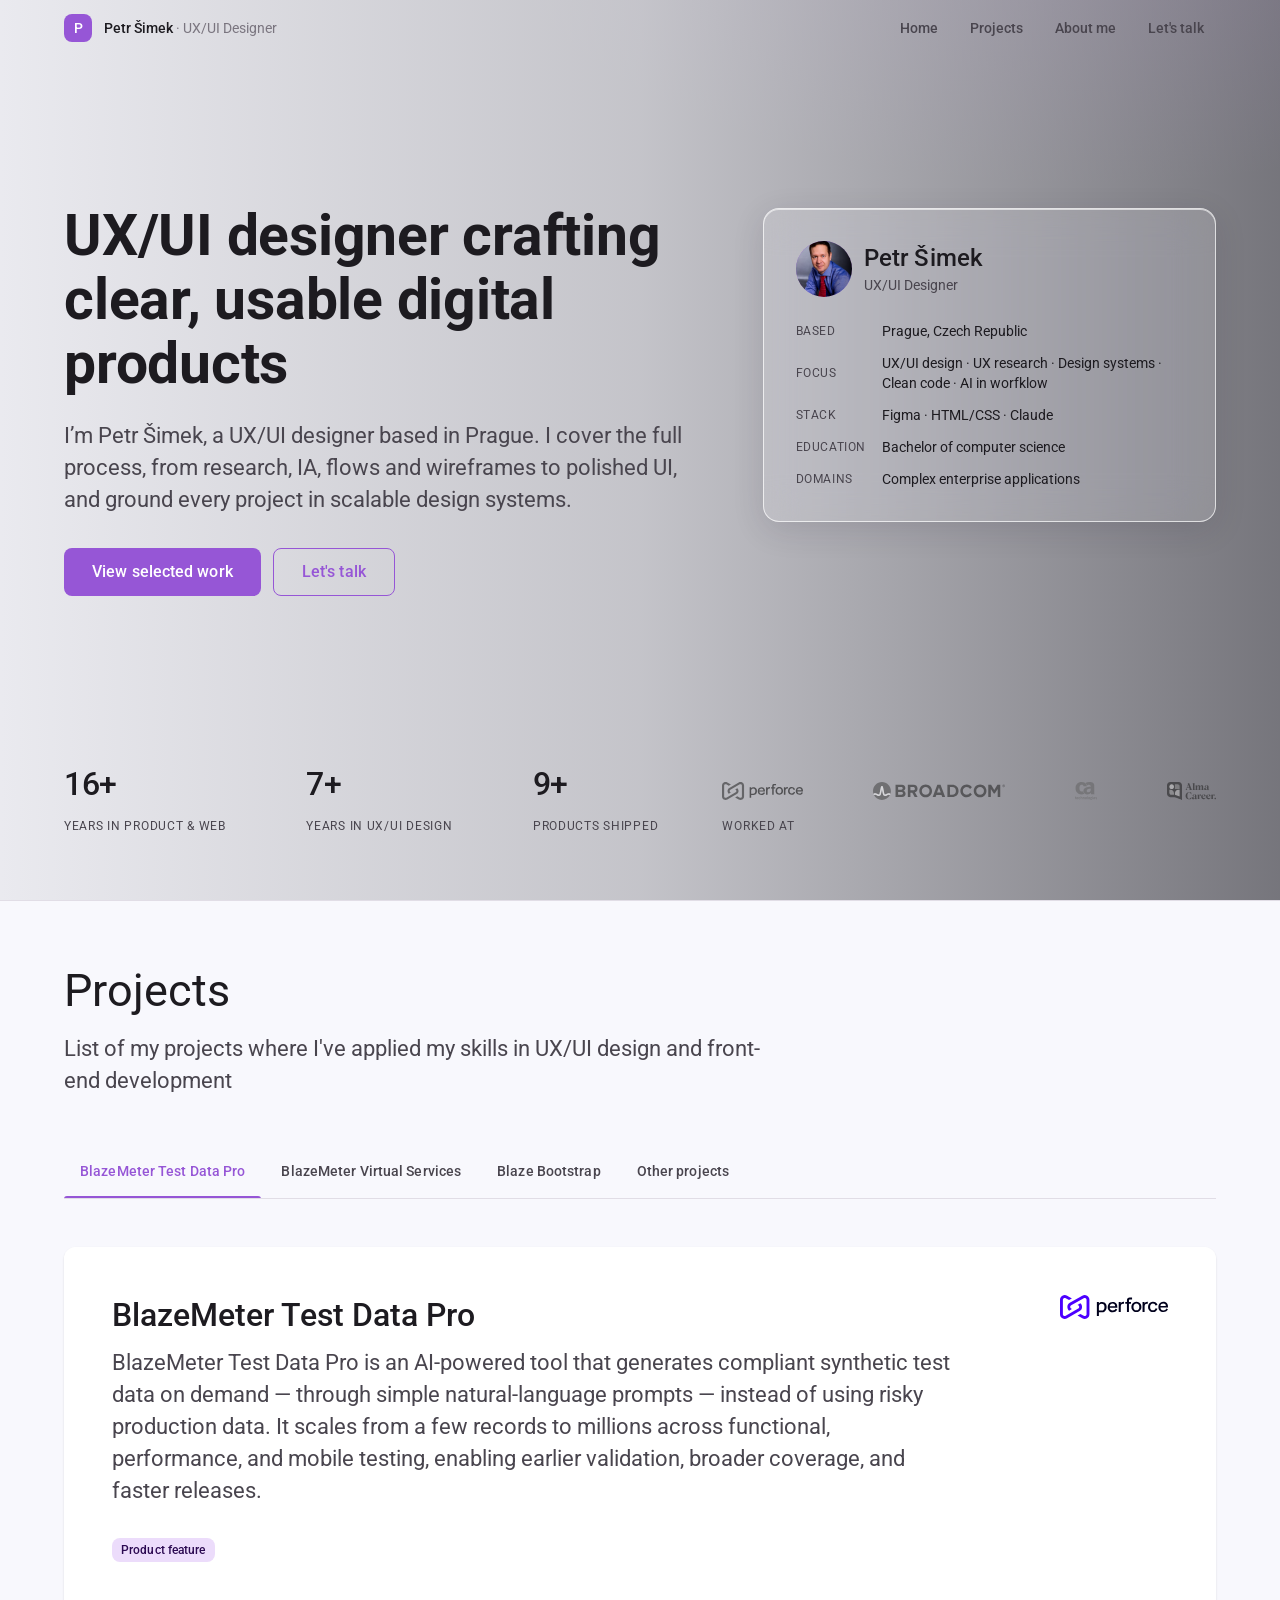
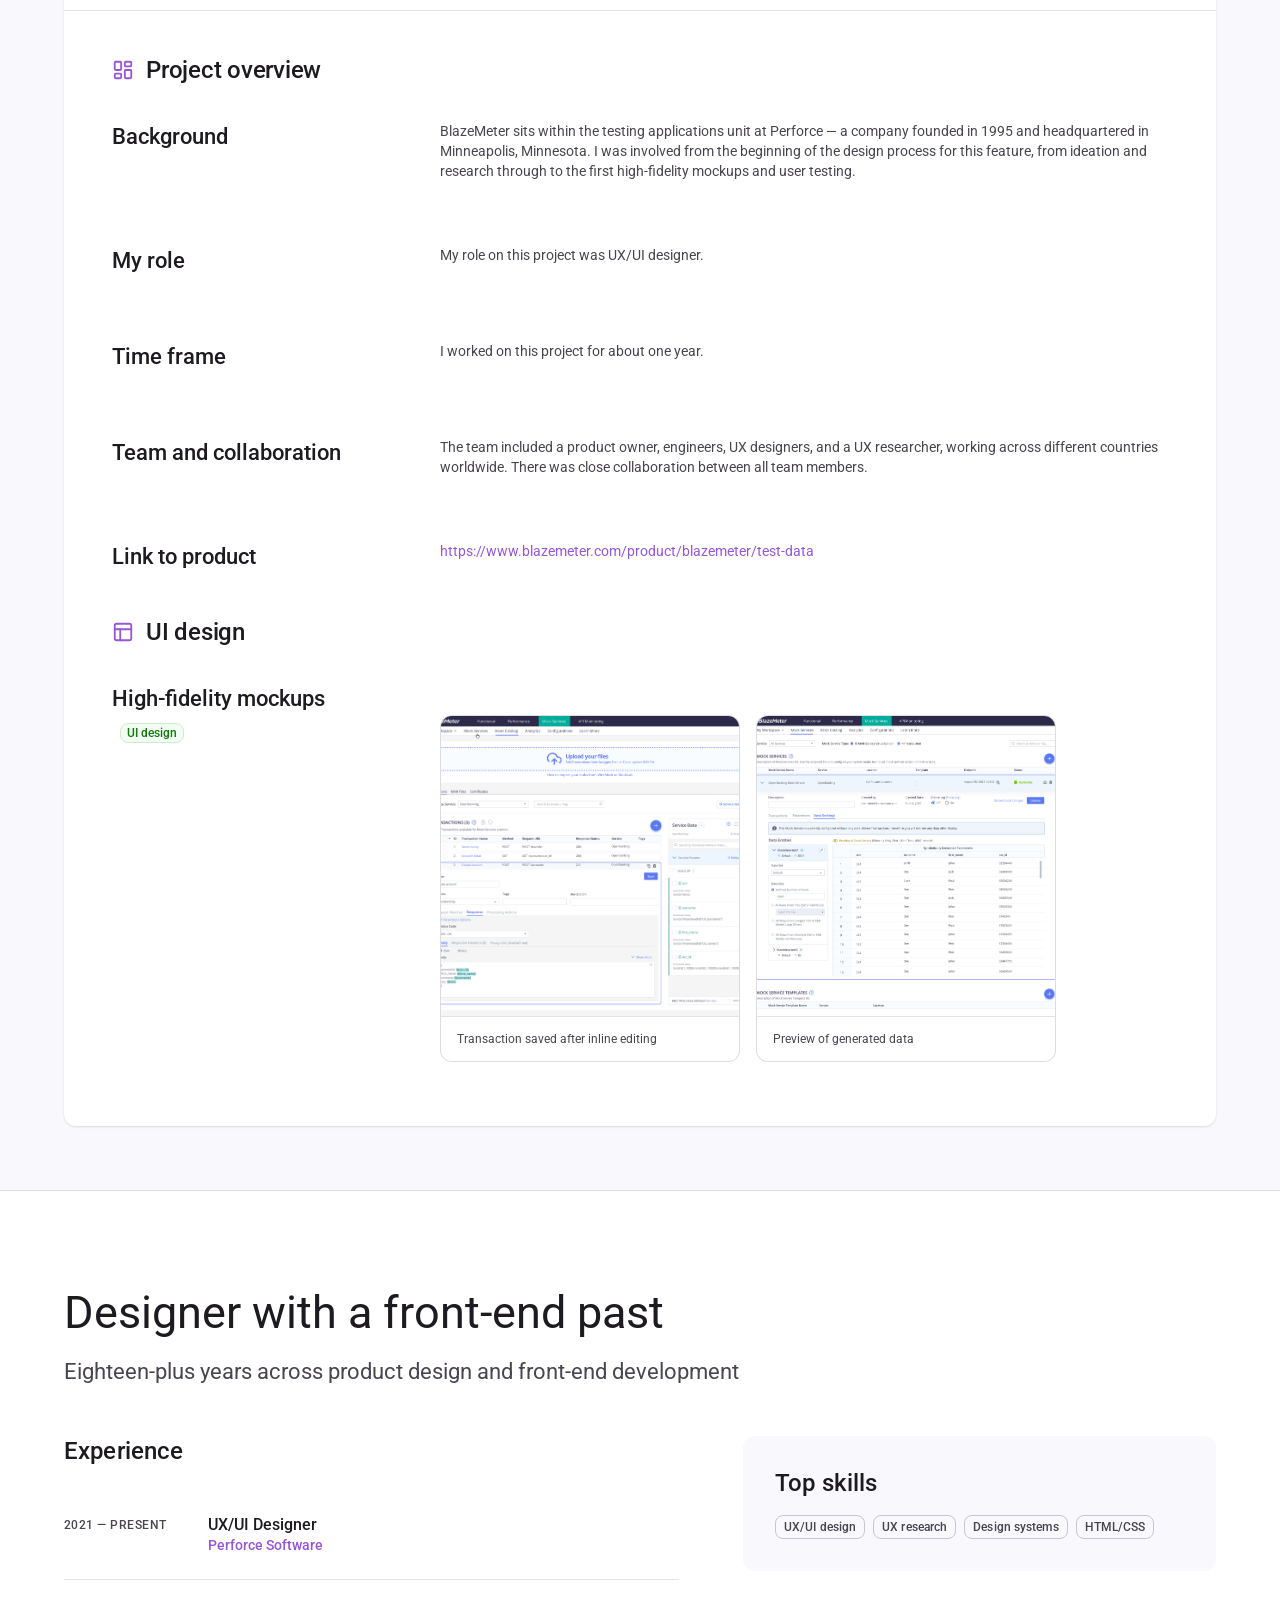
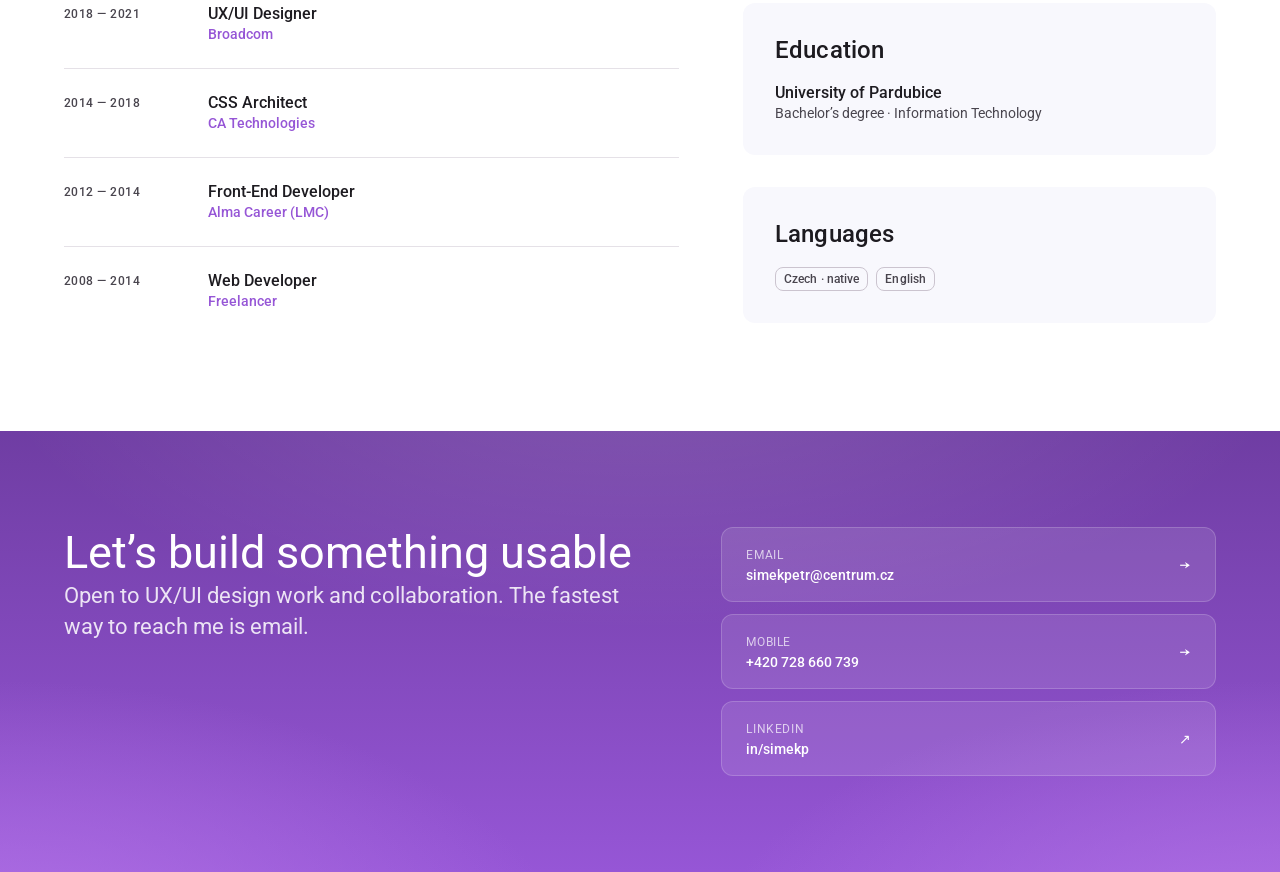
==== commit 5205cc95: "Take out ai test studio from portfolio site" ====
--- a/portfolio-site/index.html
+++ b/portfolio-site/index.html
@@ -102,8 +102,8 @@
         </div>
         <!-- ---------- Project tabs (add more projects here) ---------- -->
         <nav class="proj-tabs" aria-label="Projects">
-          <a href="#ai-test-studio" class="active">AI Test Studio</a>
-          <a href="#blazemeter-test-data-pro">BlazeMeter Test Data Pro</a>
+          <!--<a href="#ai-test-studio" class="active">AI Test Studio</a> -->
+          <a href="#blazemeter-test-data-pro" class="active">BlazeMeter Test Data Pro</a>
           <a href="#blazemeter-virtual-services">BlazeMeter Virtual Services</a>
           <a href="#blaze-bootstrap">Blaze Bootstrap</a>
           <a href="#other-projects">Other projects</a>
@@ -124,489 +124,6 @@
 
         <!-- ---------- Project content ---------- -->
         <div>
-
-            <!-- ===== Project 1: AI Test Studio ===== -->
-            <article class="case" id="ai-test-studio">
-              <div class="case-hero">
-                <img class="perforce-logo" src="images/perforce-logo.svg" alt="Perforce" />
-                <h3 class="title-2">AI Test Studio</h3>
-                <p class="lead">AI Test Studio is a new unified testing UI driving a fundamental shift in software testing — from fragmented, skill‑dependent processes to an AI‑driven, autonomous testing fabric that unifies functional, performance, UX, accessibility, and API testing into a single workflow. It embodies the next evolution of Perforce's AI‑driven “shift‑left” testing vision.</p>
-                <div class="case-hero-meta">
-                  <span class="badge badge-brand-solid">Product case study</span>
-                </div>
-              </div>
-
-              <div class="case-body">
-                <h3 class="case-section"><svg class="case-section-icon" viewBox="0 0 24 24" fill="none" stroke="currentColor" stroke-width="2" stroke-linecap="round" stroke-linejoin="round" aria-hidden="true"><rect width="7" height="9" x="3" y="3" rx="1"/><rect width="7" height="5" x="14" y="3" rx="1"/><rect width="7" height="9" x="14" y="12" rx="1"/><rect width="7" height="5" x="3" y="16" rx="1"/></svg>Project overview</h3>
-                <div class="step">
-                  <div class="step-label">
-                    <h4>Background</h4>
-                  </div>
-                  <div>
-                    <p class="step-text">The product sits within the testing applications unit at Perforce — a company founded in 1995 and headquartered in Minneapolis, Minnesota. I was involved in the complete process of designing this product, from ideation to a real, shipped product. I spent a lot of time on user research, design, and discussions with stakeholders and other team members.</p>
-                  </div>
-                </div>
-                <div class="step">
-                  <div class="step-label">
-                    <h4>My role</h4>
-                  </div>
-                  <div>
-                    <p class="step-text">My roles on this project were UX researcher and UX/UI designer.</p>
-                  </div>
-                </div>
-                <div class="step">
-                  <div class="step-label">
-                    <h4>Time frame</h4>
-                  </div>
-                  <div>
-                    <p class="step-text">I worked on this project for about one year.</p>
-                  </div>
-                </div>
-                <div class="step">
-                  <div class="step-label">
-                    <h4>Team and collaboration</h4>
-                  </div>
-                  <div>
-                    <p class="step-text">The team included a product owner, engineers, UX designers, and a UX researcher, working across different countries worldwide. There was close collaboration between all team members, and I was part of the design team, which followed the Scrum methodology.</p>
-                  </div>
-                </div>
-                <div class="step">
-                  <div class="step-label">
-                    <h4>AI tools for designing</h4>
-                  </div>
-                  <div>
-                    <p class="step-text">During this project I started using AI tools such as Figma Make and Claude. AI rapidly improved both my design delivery time and quality.</p>
-                  </div>
-                </div>
-                    <figure class="figure"><img src="images/ats-hifi-dashboard.png" alt="AI Test Studio dashboard" loading="lazy" /><figcaption>AI Test Studio — application dashboard</figcaption></figure>
-              </div>
-
-              <div class="case-body">
-                <h3 class="case-section"><svg class="case-section-icon" viewBox="0 0 24 24" fill="none" stroke="currentColor" stroke-width="2" stroke-linecap="round" stroke-linejoin="round" aria-hidden="true"><line x1="6" x2="6" y1="3" y2="15"/><circle cx="18" cy="6" r="3"/><circle cx="6" cy="18" r="3"/><path d="M18 9a9 9 0 0 1-9 9"/></svg>Design process</h3>
-                <div class="proc-split">
-                  <div class="proc-groups">
-                    <div class="proc-group">
-                      <h4 class="proc-group-title"><svg class="proc-group-icon" viewBox="0 0 24 24" fill="none" stroke="currentColor" stroke-width="2" stroke-linecap="round" stroke-linejoin="round" aria-hidden="true"><circle cx="11" cy="11" r="8"/><path d="m21 21-4.3-4.3"/></svg><a href="#section-research">Research</a></h4>
-                      <ol class="proc-list" start="1">
-                        <li>Define problem</li>
-                        <li>Initial research</li>
-                        <li>Understand business goals</li>
-                        <li>Understand user needs</li>
-                        <li>Define personas</li>
-                        <li>Ideation</li>
-                        <li>Sketch user flows</li>
-                        <li>Define information architecture</li>
-                      </ol>
-                    </div>
-                    <div class="proc-group">
-                      <h4 class="proc-group-title"><svg class="proc-group-icon" viewBox="0 0 24 24" fill="none" stroke="currentColor" stroke-width="2" stroke-linecap="round" stroke-linejoin="round" aria-hidden="true"><line x1="6" x2="6" y1="20" y2="16"/><line x1="12" x2="12" y1="20" y2="10"/><line x1="18" x2="18" y1="20" y2="4"/></svg><a href="#section-analysis">Analysis</a></h4>
-                      <ol class="proc-list" start="9">
-                        <li>Sketch wireframes</li>
-                      </ol>
-                    </div>
-                    <div class="proc-group">
-                      <h4 class="proc-group-title"><svg class="proc-group-icon" viewBox="0 0 24 24" fill="none" stroke="currentColor" stroke-width="2" stroke-linecap="round" stroke-linejoin="round" aria-hidden="true"><rect width="18" height="18" x="3" y="3" rx="2"/><path d="M3 9h18"/><path d="M9 21V9"/></svg><a href="#section-ui-design">UI design</a></h4>
-                      <ol class="proc-list" start="10">
-                        <li>Choose design system</li>
-                        <li>Design high fidelity clickable prototype</li>
-                      </ol>
-                    </div>
-                    <div class="proc-group">
-                      <h4 class="proc-group-title"><svg class="proc-group-icon" viewBox="0 0 24 24" fill="none" stroke="currentColor" stroke-width="2" stroke-linecap="round" stroke-linejoin="round" aria-hidden="true"><circle cx="12" cy="12" r="10"/><path d="m9 12 2 2 4-4"/></svg><a href="#section-validate">Validate solution</a></h4>
-                      <ol class="proc-list" start="12">
-                        <li>User testing</li>
-                        <li>Usability issues workshop</li>
-                      </ol>
-                    </div>
-                  </div>
-                  <figure class="figure"><img src="images/ats-process.png" alt="Design process" loading="lazy" /></figure>
-                </div>
-              </div>
-
-              <div class="case-body">
-                <h3 class="case-section" id="section-research"><svg class="case-section-icon" viewBox="0 0 24 24" fill="none" stroke="currentColor" stroke-width="2" stroke-linecap="round" stroke-linejoin="round" aria-hidden="true"><circle cx="11" cy="11" r="8"/><path d="m21 21-4.3-4.3"/></svg>Research</h3>
-                <div class="step">
-                  <div class="step-label">
-                    <h4 id="step-the-problem">The problem<span class="disc-tag research">Research</span></h4>
-                  </div>
-                  <div>
-                    <p class="step-text">Perforce offers several quality‑assurance products. The problem is that they are complex: they can be hard to use for junior testers, or for people who don't know how to write tests at all. There can also be multiple variants of the same test across these applications. This leads to losing potential customers.</p>
-                  </div>
-                </div>
-                <div class="step">
-                  <div class="step-label">
-                    <h4 id="step-initial-research">Initial research<span class="disc-tag research">Research</span></h4>
-                  </div>
-                  <div>
-                    <p class="step-text"><strong>First Meetings</strong><br />We had several meetings with stakeholders where we discussed the problem, ideas, and our vision.</p>
-                    <p class="step-text"><strong>Phase One – In‑House Research</strong><br />We conducted several interviews with stakeholders to understand who BlazeMeter and Perfecto users are. BlazeMeter and Perfecto are products that should exist in an ecosystem together with AI Test Studio. We wanted to know how users interact with the products, what their pain points are, which features they use most, and who the competitors of BlazeMeter and Perfecto are.</p>
-                    <p class="step-text">Following the stakeholder interviews (qualitative analysis), we conducted quantitative analysis using data gathered from BlazeMeter and Perfecto via Mixpanel and Pendo, evaluating various metrics defined in both tools.</p>
-                    <p class="step-text"><strong>Phase Two – Research with Potential Users</strong><br />In this phase, we reached out to potential users via LinkedIn and asked them initial interview questions — what type of testing they do, what their problems and workflows are, and what pain points they experience with the products they use, including whether they use any AI tools in their workflows.</p>
-                    <p class="step-text">We also presented our vision to all participants and gathered their thoughts on the idea, the features we had planned, and whether they would consider using the product we were designing.</p>
-                  </div>
-                </div>
-                <div class="step">
-                  <div class="step-label">
-                    <h4 id="step-business-goals">Business goals<span class="disc-tag research">Research</span></h4>
-                  </div>
-                  <div>
-                    <p class="step-text">The main business goal was to remove the technical barrier of writing test scripts and involve more users in testing their own applications. AI Test Studio connects existing Perforce applications such as BlazeMeter and Perfecto, so it's expected that BlazeMeter customers will start using Perfecto, and vice versa.</p>
-                  </div>
-                </div>
-                <div class="step">
-                  <div class="step-label">
-                    <h4 id="step-user-needs">User needs<span class="disc-tag research">Research</span></h4>
-                  </div>
-                  <div>
-                    <p class="step-text">After interviewing potential users, I defined the main user needs: the ability to create tests without knowing how to write them, to maintain all tests in one place, and to run both functional and performance tests from a single test definition.</p>
-                  </div>
-                </div>
-                <div class="step">
-                  <div class="step-label">
-                    <h4 id="step-personas">Personas<span class="disc-tag research">Research</span></h4>
-                  </div>
-                  <div>
-                    <p class="step-text">After interviewing potential users, I defined the following personas:</p>
-                    <div class="persona-grid">
-                      <details class="persona">
-                        <summary class="persona-summary">
-                          <span><span class="persona-name">Persona 1: The Quality Engineering Leader</span><span class="persona-role">(Head of QA, Director of QE, Test Manager)</span></span>
-                          <svg class="persona-chevron" viewBox="0 0 24 24" fill="none" stroke="currentColor" stroke-width="2" stroke-linecap="round" stroke-linejoin="round" aria-hidden="true"><path d="M6 9l6 6 6-6"></path></svg>
-                        </summary>
-                        <div class="persona-body">
-                          <p class="persona-h">Who they are</p>
-                          <ul class="persona-list">
-                            <li>Own quality strategy and tooling across web, mobile, APIs, and performance</li>
-                            <li>Often existing Perfecto and/or BlazeMeter customers, or using similar tools</li>
-                            <li>Manage teams of automation engineers + manual testers; report into VP Eng / CTO</li>
-                          </ul>
-                          <p class="persona-h">Key Goals</p>
-                          <ul class="persona-list">
-                            <li>Standardize tooling and reduce test fragmentation (UI, API, mobile, performance)</li>
-                            <li>Shorten regression cycles and stabilize releases across teams</li>
-                            <li>Increase test automation coverage without ballooning headcount</li>
-                            <li>Demonstrate quality impact to execs with clear metrics and reports</li>
-                          </ul>
-                          <p class="persona-h">Core Pain Points</p>
-                          <ul class="persona-list">
-                            <li>Multiple, siloed tools (separate for mobile, web, API, performance)</li>
-                            <li>High maintenance of test suites; flaky tests and brittle scripts</li>
-                            <li>Difficulty getting non-technical testers/product folks to contribute to automation</li>
-                            <li>Lots of time spent collating reports from different systems into one view</li>
-                          </ul>
-                          <p class="persona-h">Why Simo / AI Test Studio resonates</p>
-                          <ul class="persona-list">
-                            <li>Unified dashboard for all testing activities → aggregate mobile (Perfecto), web, API, performance (BlazeMeter)</li>
-                            <li>No‑code test creation wizards → enable manual testers and BAs to contribute</li>
-                            <li>Integrated reporting system + comprehensive analytics and insights → single, shareable view for leadership</li>
-                            <li>Real-time test execution monitoring → quicker detection of issues during runs</li>
-                          </ul>
-                          <p class="persona-h">Buying Triggers</p>
-                          <ul class="persona-list">
-                            <li>Tool consolidation or standardization initiative</li>
-                            <li>Pressure to increase coverage and speed without adding headcount</li>
-                            <li>Recent production issues tied to gaps or fragmentation in testing</li>
-                          </ul>
-                        </div>
-                      </details>
-                      <details class="persona">
-                        <summary class="persona-summary">
-                          <span><span class="persona-name">Persona 2: The Senior Test Automation Engineer</span><span class="persona-role">(Senior SDET, Automation Architect, Performance Engineer)</span></span>
-                          <svg class="persona-chevron" viewBox="0 0 24 24" fill="none" stroke="currentColor" stroke-width="2" stroke-linecap="round" stroke-linejoin="round" aria-hidden="true"><path d="M6 9l6 6 6-6"></path></svg>
-                        </summary>
-                        <div class="persona-body">
-                          <p class="persona-h">Who they are</p>
-                          <ul class="persona-list">
-                            <li>Hands-on technical owner of test frameworks and automation strategy</li>
-                            <li>Power users of Perfecto and/or BlazeMeter (or competitors)</li>
-                            <li>Strong influence on tool selection even if they don’t own the budget</li>
-                          </ul>
-                          <p class="persona-h">Key Goals</p>
-                          <ul class="persona-list">
-                            <li>Build reliable, maintainable test suites across UI/mobile/API/performance</li>
-                            <li>Integrate tests tightly into CI/CD for continuous testing</li>
-                            <li>Reduce flakiness and technical debt in automation</li>
-                            <li>Improve debugging and root-cause analysis through better data</li>
-                          </ul>
-                          <p class="persona-h">Core Pain Points</p>
-                          <ul class="persona-list">
-                            <li>{`Maintaining multiple frameworks &amp; infrastructure stacks`}</li>
-                            <li>Time spent on boilerplate and maintenance instead of higher-value work</li>
-                            <li>Fragmented logs/results from different tools slow down debugging</li>
-                            <li>Limited early visibility into performance and API issues</li>
-                          </ul>
-                          <p class="persona-h">Why Simo / AI Test Studio resonates</p>
-                          <ul class="persona-list">
-                            <li>Real device testing + cross‑platform (iOS, Android, Web) via Perfecto set of capabilities</li>
-                            <li>{`Load &amp; performance + API testing capabilities via BlazeMeter set of capabilities`}</li>
-                            <li>CI/CD integration capabilities for end-to-end, automated pipelines</li>
-                            <li>Project management with team collaboration to coordinate defects, tasks, and ownership</li>
-                            <li>Comprehensive analytics and insights to speed up root-cause analysis</li>
-                          </ul>
-                          <p class="persona-h">Buying/Champion Triggers</p>
-                          <ul class="persona-list">
-                            <li>Frustration with brittle, homegrown frameworks and tool sprawl</li>
-                            <li>Being tasked to add mobile or performance testing without adding new tools</li>
-                            <li>Organizational push to “shift left” on performance and reliability</li>
-                          </ul>
-                        </div>
-                      </details>
-                      <details class="persona">
-                        <summary class="persona-summary">
-                          <span><span class="persona-name">Persona 3: The DevOps / Platform Owner</span><span class="persona-role">(DevOps Lead, Platform Engineering Manager, Tooling Owner)</span></span>
-                          <svg class="persona-chevron" viewBox="0 0 24 24" fill="none" stroke="currentColor" stroke-width="2" stroke-linecap="round" stroke-linejoin="round" aria-hidden="true"><path d="M6 9l6 6 6-6"></path></svg>
-                        </summary>
-                        <div class="persona-body">
-                          <p class="persona-h">Who they are</p>
-                          <ul class="persona-list">
-                            <li>Own CI/CD pipelines, environments, and shared platform tooling</li>
-                            <li>Integrate and maintain testing tools in the delivery pipeline</li>
-                            <li>Care about stability, scalability, governance, and cost</li>
-                          </ul>
-                          <p class="persona-h">Key Goals</p>
-                          <ul class="persona-list">
-                            <li>Keep pipelines fast and reliable while enforcing quality gates</li>
-                            <li>Standardize testing tooling across teams and services</li>
-                            <li>Provide testing as a self-service platform capability</li>
-                            <li>Control tool proliferation and licensing costs</li>
-                          </ul>
-                          <p class="persona-h">Core Pain Points</p>
-                          <ul class="persona-list">
-                            <li>Many point tools, each with its own integration, maintenance, and failure modes</li>
-                            <li>Difficulty scaling test infrastructure across multiple teams and regions</li>
-                            <li>Fragmented visibility into where and why pipelines break due to tests</li>
-                            <li>Rising spend on overlapping licenses and infrastructure</li>
-                          </ul>
-                          <p class="persona-h">Why Simo / AI Test Studio resonates</p>
-                          <ul class="persona-list">
-                            <li>Scalable cloud testing infrastructure + multi-location testing simulation from BlazeMeter capabilities</li>
-                            <li>Unified dashboard + integrated reporting system → fewer integrations to build and maintain</li>
-                            <li>Real-time performance monitoring and test execution monitoring → clearer pipeline feedback</li>
-                            <li>Project management with team collaboration → more consistent workflows across teams</li>
-                          </ul>
-                          <p class="persona-h">Buying Triggers</p>
-                          <ul class="persona-list">
-                            <li>CI/CD modernization / platformization initiative</li>
-                            <li>Mandate to consolidate and rationalize engineering tools</li>
-                            <li>Performance or reliability incidents linked to gaps in automated testing</li>
-                            <li>​</li>
-                          </ul>
-                        </div>
-                      </details>
-                      <details class="persona">
-                        <summary class="persona-summary">
-                          <span><span class="persona-name">Persona 4: The Product / Release Owner</span><span class="persona-role">(Product Owner, Release Manager, Program Manager)</span></span>
-                          <svg class="persona-chevron" viewBox="0 0 24 24" fill="none" stroke="currentColor" stroke-width="2" stroke-linecap="round" stroke-linejoin="round" aria-hidden="true"><path d="M6 9l6 6 6-6"></path></svg>
-                        </summary>
-                        <div class="persona-body">
-                          <p class="persona-h">Who they are</p>
-                          <ul class="persona-list">
-                            <li>Accountable for release readiness and product quality outcomes</li>
-                            <li>Consumers of test reports and dashboards rather than test creators</li>
-                            <li>Bridge between engineering, QA, and business stakeholders</li>
-                          </ul>
-                          <p class="persona-h">Key Goals</p>
-                          <ul class="persona-list">
-                            <li>Confident, predictable releases with minimal surprise defects</li>
-                            <li>Clear view of release health, risk areas, and test coverage</li>
-                            <li>Faster feedback and decision-making when issues appear</li>
-                          </ul>
-                          <p class="persona-h">Core Pain Points</p>
-                          <ul class="persona-list">
-                            <li>Test data and reports scattered across tools and teams</li>
-                            <li>Difficulty understanding technical test metrics in terms of business risk</li>
-                            <li>Time-consuming, manual status reporting before every release</li>
-                          </ul>
-                          <p class="persona-h">Why Simo / AI Test Studio resonates</p>
-                          <ul class="persona-list">
-                            <li>Integrated reporting system with high-level summaries plus drill-downs</li>
-                            <li>Unified dashboard for all testing activities across platforms and services</li>
-                            <li>Comprehensive analytics and insights that can be translated into risk indicators</li>
-                            <li>Project management with team collaboration to track quality-related work items</li>
-                          </ul>
-                          <p class="persona-h">Buying/Adoption Triggers</p>
-                          <ul class="persona-list">
-                            <li>Painful release cycles with lots of manual coordination and reporting</li>
-                            <li>Expanding portfolio (web + mobile + APIs) making risk visibility harder</li>
-                            <li>Senior leadership demanding better release health metrics</li>
-                          </ul>
-                        </div>
-                      </details>
-                      <details class="persona">
-                        <summary class="persona-summary">
-                          <span><span class="persona-name">Persona 5: The Business Stakeholder / Customer-Side Champion</span><span class="persona-role">(Customer Success Engineer, Technical Account Manager, sometimes Enterprise Buyer/CTO)</span></span>
-                          <svg class="persona-chevron" viewBox="0 0 24 24" fill="none" stroke="currentColor" stroke-width="2" stroke-linecap="round" stroke-linejoin="round" aria-hidden="true"><path d="M6 9l6 6 6-6"></path></svg>
-                        </summary>
-                        <div class="persona-body">
-                          <p class="persona-h">Who they are</p>
-                          <ul class="persona-list">
-                            <li>Feel the downstream impact of quality (escalations, SLAs, churn)</li>
-                            <li>Often involved in evaluations for strategic or enterprise-wide tools</li>
-                            <li>Need a clear link between testing, reliability, and customer outcomes</li>
-                          </ul>
-                          <p class="persona-h">Key Goals</p>
-                          <ul class="persona-list">
-                            <li>Reduce production incidents and customer-facing issues</li>
-                            <li>Demonstrate control over performance, reliability, and SLAs</li>
-                            <li>Support business growth (more traffic, more platforms) without degrading UX</li>
-                          </ul>
-                          <p class="persona-h">Core Pain Points</p>
-                          <ul class="persona-list">
-                            <li>Limited visibility into how testing actually prevents incidents</li>
-                            <li>Hard to quantify the value of existing testing tools to justify spend</li>
-                            <li>Gaps between performance/device coverage and real-world customer experience</li>
-                          </ul>
-                          <p class="persona-h">Why Simo / AI Test Studio resonates</p>
-                          <ul class="persona-list">
-                            <li>Performance analytics and reporting + real-time performance monitoring from BlazeMeter features</li>
-                            <li>Visual testing and screenshot comparison from Perfecto features, protecting UX quality</li>
-                            <li>Comprehensive analytics and insights tying test results to availability, performance, and experience KPIs</li>
-                          </ul>
-                          <p class="persona-h">Buying/Influence Triggers</p>
-                          <ul class="persona-list">
-                            <li>Recent customer-impacting outage or performance regression</li>
-                            <li>Executive focus on experience SLAs or digital reliability metrics</li>
-                            <li>Renewal or replacement cycle for major testing/performance tooling</li>
-                          </ul>
-                        </div>
-                      </details>
-                    </div>
-                  </div>
-                </div>
-                <div class="step">
-                  <div class="step-label">
-                    <h4 id="step-ideation">Ideation<span class="disc-tag research">Research</span></h4>
-                  </div>
-                  <div>
-                    <p class="step-text">The first idea for helping testers was to bring an AI chat into their testing flow. This makes it easier for junior testers to start using BlazeMeter and Perfecto. We also wanted to offer a single source of truth and solve another problem — tests being scattered across different places. The aim was to create a simple, modern, AI‑oriented testing application aimed at junior testers and people who can't write test scripts.</p>
-                  </div>
-                </div>
-                <div class="step">
-                  <div class="step-label">
-                    <h4 id="step-user-flows">User flows<span class="disc-tag research">Research</span></h4>
-                  </div>
-                  <div>
-                    <p class="step-text">In one of the first meetings we defined the first user flow for a new user together, sketching on the whiteboard which screens we might need. After that I kept refining the flows in more detail until we all agreed on the application flow. I defined two main flows: one for a new user and one for an existing user.</p>
-                    <div class="gallery gallery-scroll gallery-fill">
-                      <figure class="figure"><img src="images/ats-flow-sketch.png" alt="Early flow sketch" loading="lazy" /><figcaption>Early sketch</figcaption></figure>
-                      <figure class="figure"><img src="images/ats-userflows-1.png" alt="User flow — new user" loading="lazy" /><figcaption>User flow · new user</figcaption></figure>
-                      <figure class="figure"><img src="images/ats-userflows-2.png" alt="User flow — existing user" loading="lazy" /><figcaption>User flow · existing user</figcaption></figure>
-                    </div>
-                  </div>
-                </div>
-                <div class="step">
-                  <div class="step-label">
-                    <h4 id="step-information-architecture">Information architecture<span class="disc-tag research">Research</span></h4>
-                  </div>
-                  <div>
-                    <p class="step-text">This project has many different entities — suites, test scenarios, environments, and policies — so it was important to define a solid information architecture. The research method here was interviews with internal stakeholders.</p>
-                    <figure class="figure"><img src="images/ats-ia.png" alt="Information architecture" loading="lazy" /><figcaption>Information architecture</figcaption></figure>
-                  </div>
-                </div>
-              </div>
-
-              <div class="case-body">
-                <h3 class="case-section" id="section-analysis"><svg class="case-section-icon" viewBox="0 0 24 24" fill="none" stroke="currentColor" stroke-width="2" stroke-linecap="round" stroke-linejoin="round" aria-hidden="true"><line x1="6" x2="6" y1="20" y2="16"/><line x1="12" x2="12" y1="20" y2="10"/><line x1="18" x2="18" y1="20" y2="4"/></svg>Analysis</h3>
-                <div class="step">
-                  <div class="step-label">
-                    <h4 id="step-wireframes">Wireframes<span class="disc-tag analysis">Analysis</span></h4>
-                  </div>
-                  <div>
-                    <p class="step-text">Once I had a good understanding of the product we needed to build, I started sketching the first wireframes. They covered the complete flow of a new user through the application, from sign in to sign out. I validated with stakeholders whether the flow made sense, and incorporated their comments.</p>
-                    <div class="gallery gallery-scroll">
-                      <figure class="figure"><img src="images/ats-wf-signin.png" alt="Wireframe — sign in" loading="lazy" /><figcaption>Sign in</figcaption></figure>
-                      <figure class="figure"><img src="images/ats-wf-home.png" alt="Wireframe — home page" loading="lazy" /><figcaption>Home page</figcaption></figure>
-                      <figure class="figure"><img src="images/ats-wf-appdetail.png" alt="Wireframe — application detail" loading="lazy" /><figcaption>Application detail</figcaption></figure>
-                      <figure class="figure"><img src="images/ats-wf-suiteexec.png" alt="Wireframe — suite execution" loading="lazy" /><figcaption>Suite execution detail</figcaption></figure>
-                      <figure class="figure"><img src="images/ats-wf-suiteconfig.png" alt="Wireframe — suite configuration" loading="lazy" /><figcaption>Suite configuration detail</figcaption></figure>
-                    </div>
-                  </div>
-                </div>
-              </div>
-
-              <div class="case-body">
-                <h3 class="case-section" id="section-ui-design"><svg class="case-section-icon" viewBox="0 0 24 24" fill="none" stroke="currentColor" stroke-width="2" stroke-linecap="round" stroke-linejoin="round" aria-hidden="true"><rect width="18" height="18" x="3" y="3" rx="2"/><path d="M3 9h18"/><path d="M9 21V9"/></svg>UI design</h3>
-                <div class="step">
-                  <div class="step-label">
-                    <h4 id="step-design-system">Design system<span class="disc-tag ui-design">UI design</span></h4>
-                  </div>
-                  <div>
-                    <p class="step-text">We agreed on using the Force Design System. Perforce also recommended adopting it for all new products. It's a well‑prepared design system that contains all the necessary elements — color variables, typography, spacing, and a full set of UI components.</p>
-                    <figure class="figure"><img src="images/ats-design-system.png" alt="Force design system" loading="lazy" /><figcaption>Force Design System</figcaption></figure>
-                  </div>
-                </div>
-                <div class="step">
-                  <div class="step-label">
-                    <h4 id="step-hifi-prototype">High‑fidelity clickable prototype<span class="disc-tag ui-design">UI design</span></h4>
-                  </div>
-                  <div>
-                    <p class="step-text">I designed all the screens in Figma and presented them as a clickable prototype, which gave stakeholders the impression of a real application. I frequently used Figma Make to get suggestions, and later used Claude as a fast, effective way to present clickable prototypes. We iterated on the application design directly in the high‑fidelity prototype, so stakeholders could see how the app would look. We also shared the prototype internally with other people who matched our personas, and incorporated the feedback we gathered.</p>
-                    <div class="gallery gallery-scroll">
-                      <figure class="figure"><img src="images/ats-hifi-login.png" alt="Login" loading="lazy" /><figcaption>Login</figcaption></figure>
-                      <figure class="figure"><img src="images/ats-hifi-dashboard.png" alt="Application dashboard" loading="lazy" /><figcaption>Application dashboard</figcaption></figure>
-                      <figure class="figure"><img src="images/ats-hifi-nav.png" alt="Conversational UI" loading="lazy" /><figcaption>Conversational UI</figcaption></figure>
-                      <figure class="figure"><img src="images/ats-hifi-suiteconfig.png" alt="Suite configuration" loading="lazy" /><figcaption>Suite configuration</figcaption></figure>
-                      <figure class="figure"><img src="images/ats-hifi-suitefailed.png" alt="Suite execution failed" loading="lazy" /><figcaption>Suite execution · failed</figcaption></figure>
-                    </div>
-                  </div>
-                </div>
-              </div>
-
-              <div class="case-body">
-                <h3 class="case-section" id="section-validate"><svg class="case-section-icon" viewBox="0 0 24 24" fill="none" stroke="currentColor" stroke-width="2" stroke-linecap="round" stroke-linejoin="round" aria-hidden="true"><circle cx="12" cy="12" r="10"/><path d="m9 12 2 2 4-4"/></svg>Validate solution</h3>
-                <div class="step">
-                  <div class="step-label">
-                    <h4 id="step-user-testing">User testing<span class="disc-tag research">Research</span></h4>
-                  </div>
-                  <div>
-                    <p class="step-text"><strong>The goal</strong> — to run usability tests on the MVP of AI Test Studio with DPP participants as well as internal participants. We wanted to understand the UX workflows, the pain points, and how participants interacted with the chat flow.</p>
-                    <p class="step-text"><strong>Test script</strong> — we didn't create a strict testing script; instead, we wanted to see how users made sense of the product, so we let them explore the application freely and observed the steps they took.</p>
-                    <p class="step-text"><strong>Findings</strong> — we created a document for each participant's session, then used that data to identify and consolidate the issues. Consolidated list of issues that users ran into and that we observed during the usability tests:</p>
-                    <ul class="findings-list">
-                      <li>Onboarding &amp; Initial Guidance Issues</li>
-                      <li>Terminology &amp; Mental Model Mismatches</li>
-                      <li>AI Chat Interaction and Workflow Problems</li>
-                      <li>Chat UI / Integration Friction</li>
-                      <li>Test Creation and Management</li>
-                      <li>Test Execution and Configuration difficulties</li>
-                      <li>Results visibility and Analysis limitation</li>
-                      <li>History Management and Privacy</li>
-                    </ul>
-                  </div>
-                </div>
-                <div class="step">
-                  <div class="step-label">
-                    <h4 id="step-usability-workshop">Usability issues workshop<span class="disc-tag research">Research</span></h4>
-                  </div>
-                  <div>
-                    <p class="step-text">We ran a usability‑issues workshop to prioritize the issues we'd found.</p>
-                    <figure class="figure"><img src="images/ats-usability-workshop.png" alt="Usability issues workshop" loading="lazy" /><figcaption>Usability issues workshop</figcaption></figure>
-                  </div>
-                </div>
-              </div>
-
-              <div class="case-body">
-                <h3 class="case-section"><svg class="case-section-icon" viewBox="0 0 24 24" fill="none" stroke="currentColor" stroke-width="2" stroke-linecap="round" stroke-linejoin="round" aria-hidden="true"><path d="M15 14c.2-1 .7-1.7 1.5-2.5C17.7 10.2 18 9 18 8a6 6 0 0 0-12 0c0 1 .2 2.2 1.5 3.5.8.8 1.3 1.5 1.5 2.5"/><path d="M9 18h6"/><path d="M10 22h4"/></svg>My learnings</h3>
-                <div class="step">
-                  <div class="step-label">
-                    <h4>Changing direction</h4>
-                  </div>
-                  <div>
-                    <p class="step-text">During user testing we found that some users got lost in the classic flow. Terms like “suites”, “policies”, and “environments” add cognitive load for some people — and the AI chat can help with exactly that. So we decided to focus on the AI part of the application to help users get past this obstacle.</p>
-                  </div>
-                </div>
-                <div class="step">
-                  <div class="step-label">
-                    <h4>Artificial Intelligence</h4>
-                  </div>
-                  <div>
-                    <p class="step-text">I learned how to design an AI chat. It was my first AI‑based product, and in my opinion, designing an AI product requires a completely new skill set.</p>
-                  </div>
-                </div>
-              </div>
-            </article>
-            <!-- ===== End project 1 ===== -->
-
             <!-- ===== Project 2: BlazeMeter Test Data Pro ===== -->
             <article class="case" id="blazemeter-test-data-pro">
               <div class="case-hero">
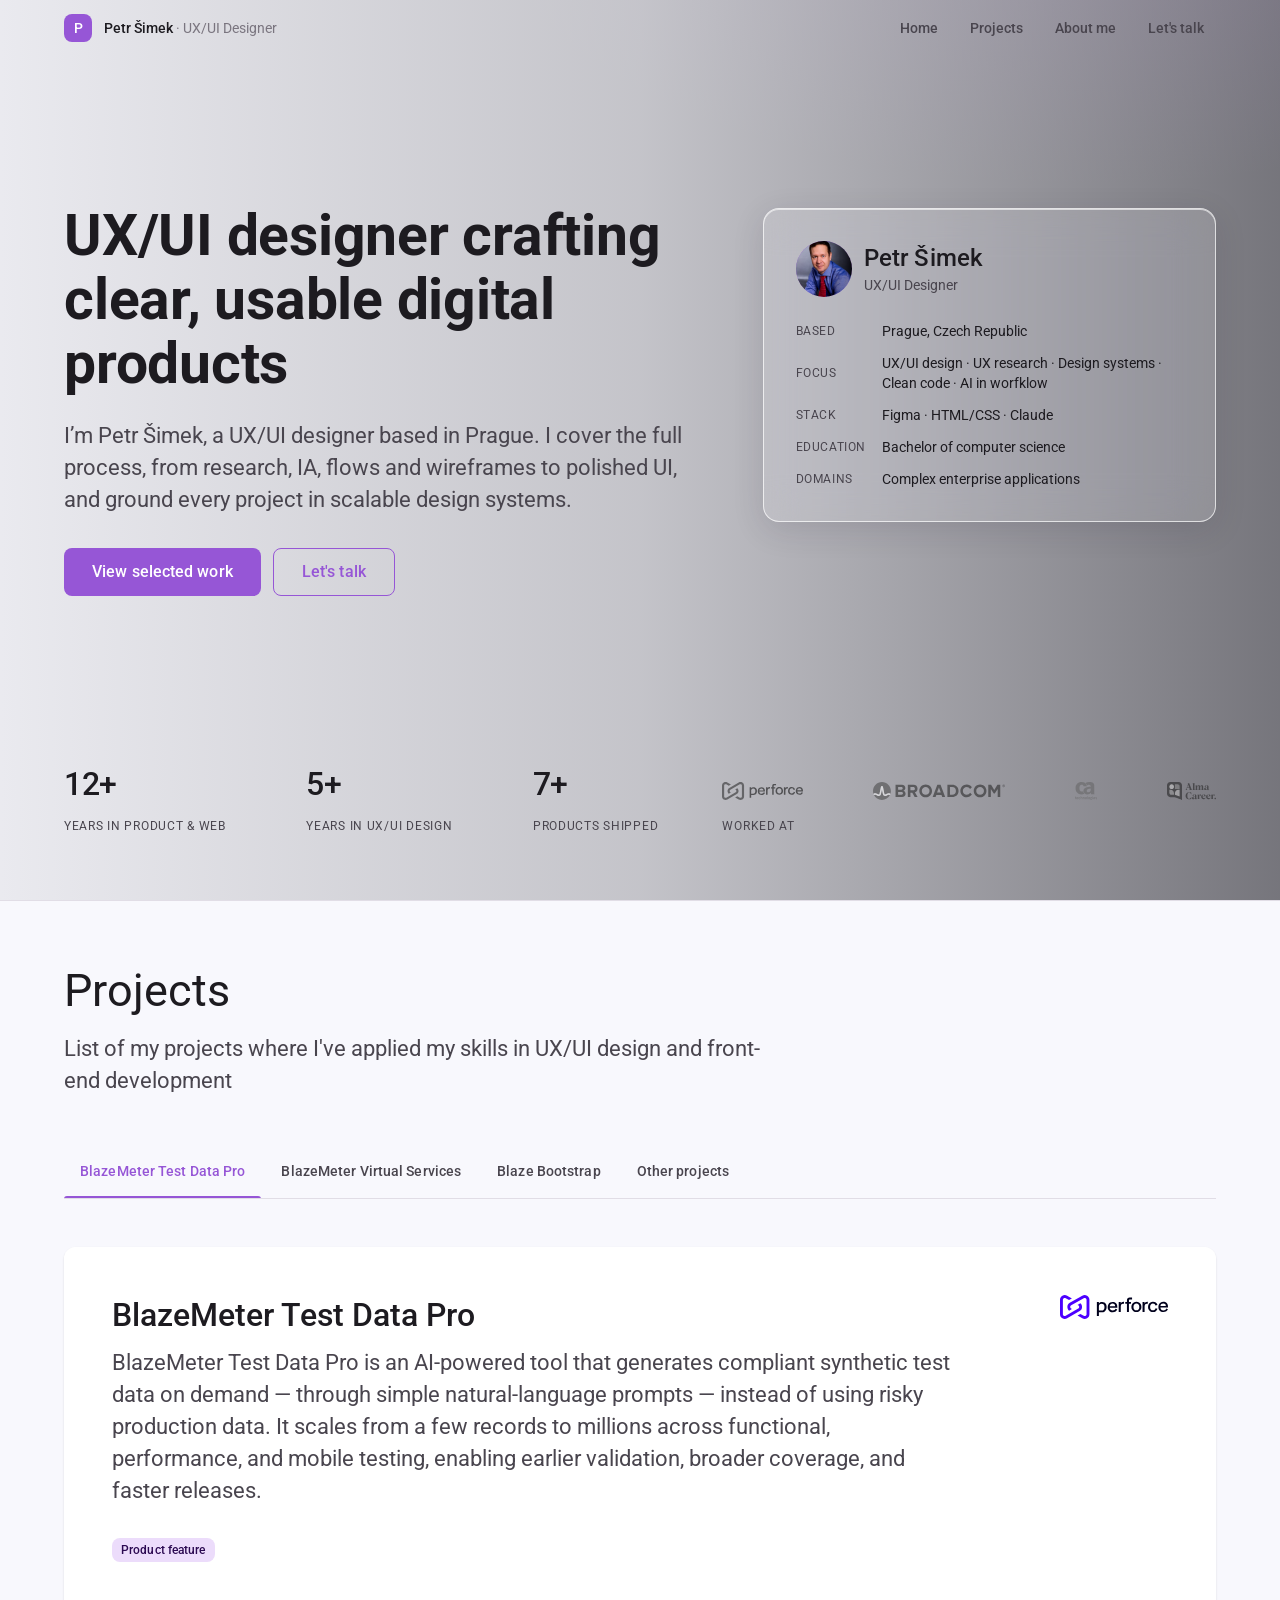
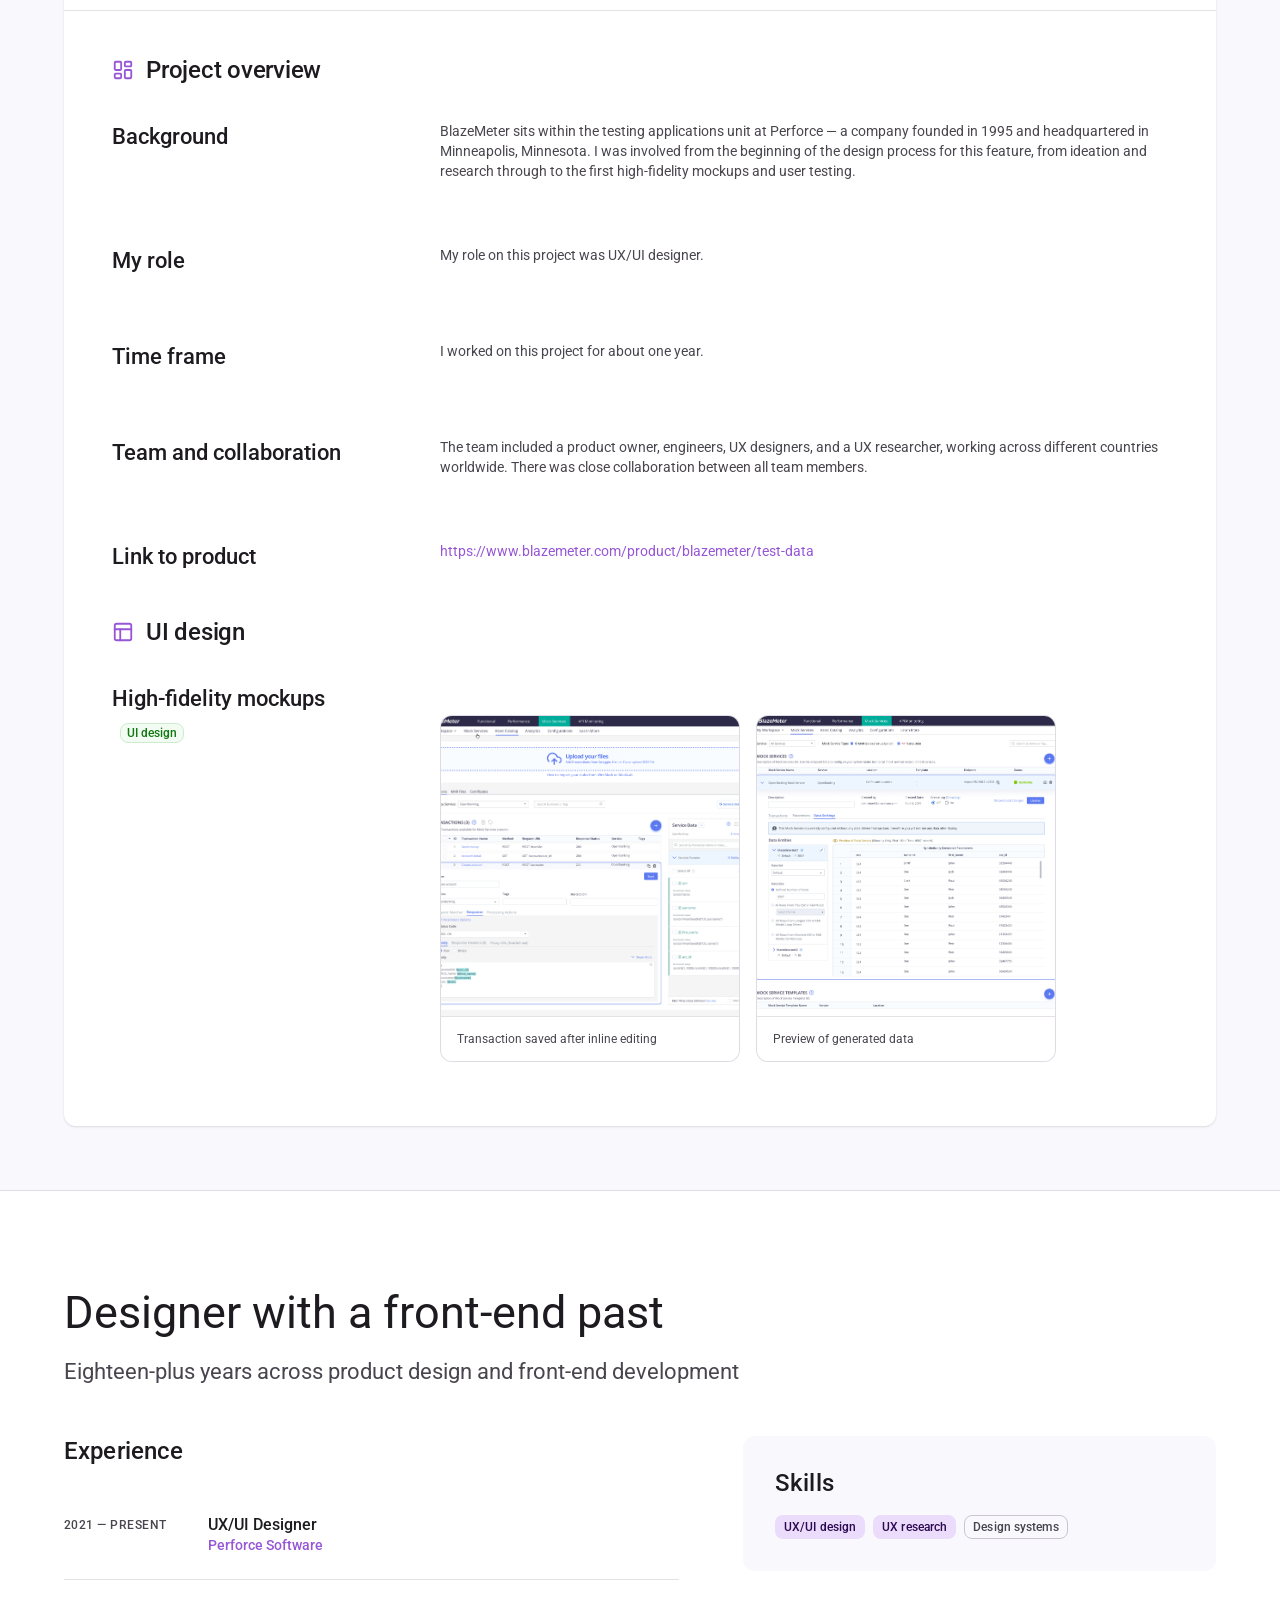
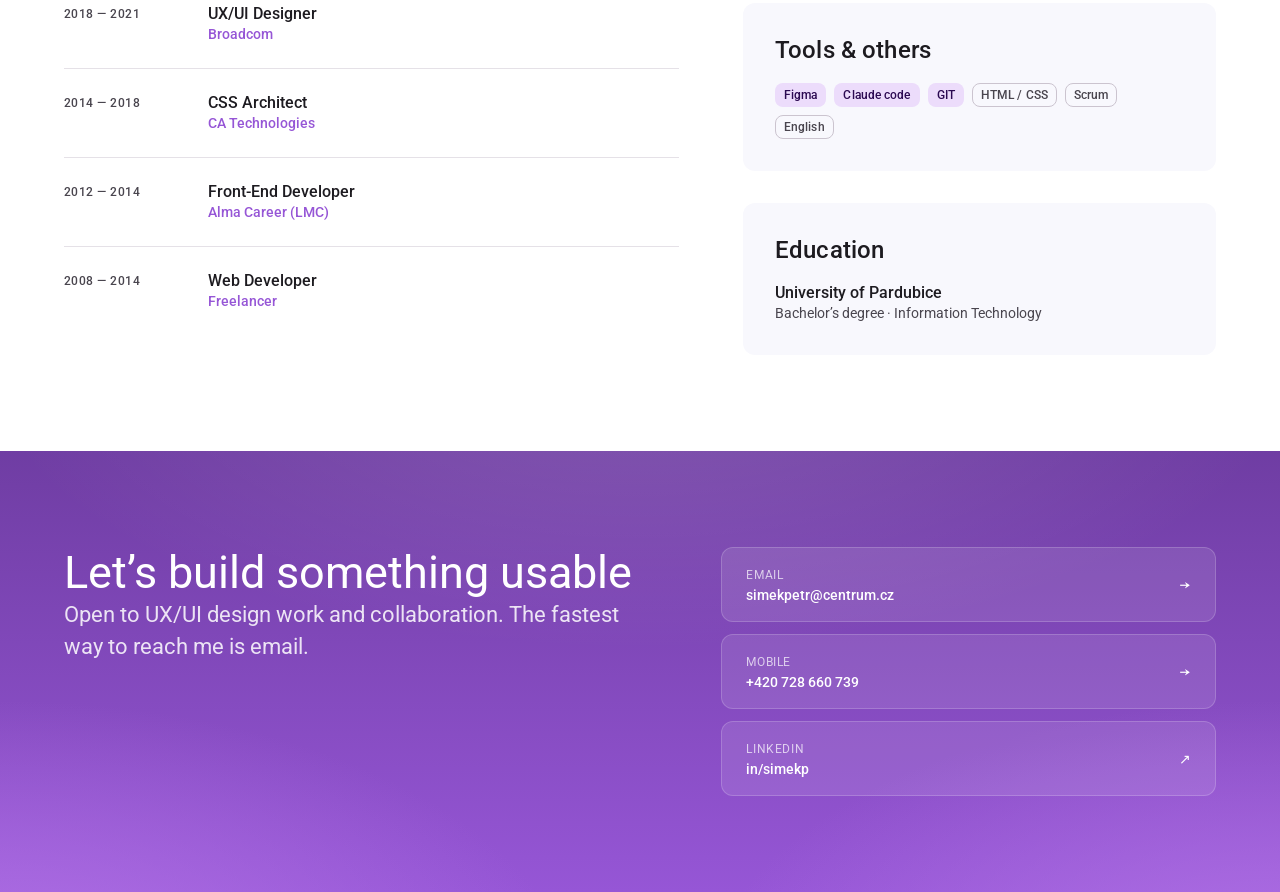
==== commit 0d7feec8: "Updated skills" ====
--- a/portfolio-site/index.html
+++ b/portfolio-site/index.html
@@ -519,25 +519,28 @@
           <!-- Skills / education -->
           <div class="skill-list">
             <div class="panel">
-              <h3 class="title-3">Top skills</h3>
+              <h3 class="title-3">Skills</h3>
               <div class="tags">
-                <span class="badge">UX/UI design</span>
-                <span class="badge">UX research</span>
+                <span class="badge badge-brand-solid">UX/UI design</span>
+                <span class="badge badge-brand-solid">UX research</span>
                 <span class="badge">Design systems</span>
-                <span class="badge">HTML/CSS</span>
+              </div>
+            </div>
+            <div class="panel">
+              <h3 class="title-3">Tools & others</h3>
+              <div class="tags">
+                <span class="badge badge-brand-solid">Figma</span>
+                <span class="badge badge-brand-solid">Claude code</span>
+                <span class="badge badge-brand-solid">GIT</span>
+                <span class="badge">HTML / CSS</span>
+                <span class="badge">Scrum</span>
+                <span class="badge">English</span>
               </div>
             </div>
             <div class="panel">
               <h3 class="title-3">Education</h3>
               <div class="tl-role">University of Pardubice</div>
               <div class="muted">Bachelor’s degree · Information Technology</div>
-            </div>
-            <div class="panel">
-              <h3 class="title-3">Languages</h3>
-              <div class="tags">
-                <span class="badge">Czech · native</span>
-                <span class="badge">English</span>
-              </div>
             </div>
           </div>
         </div>
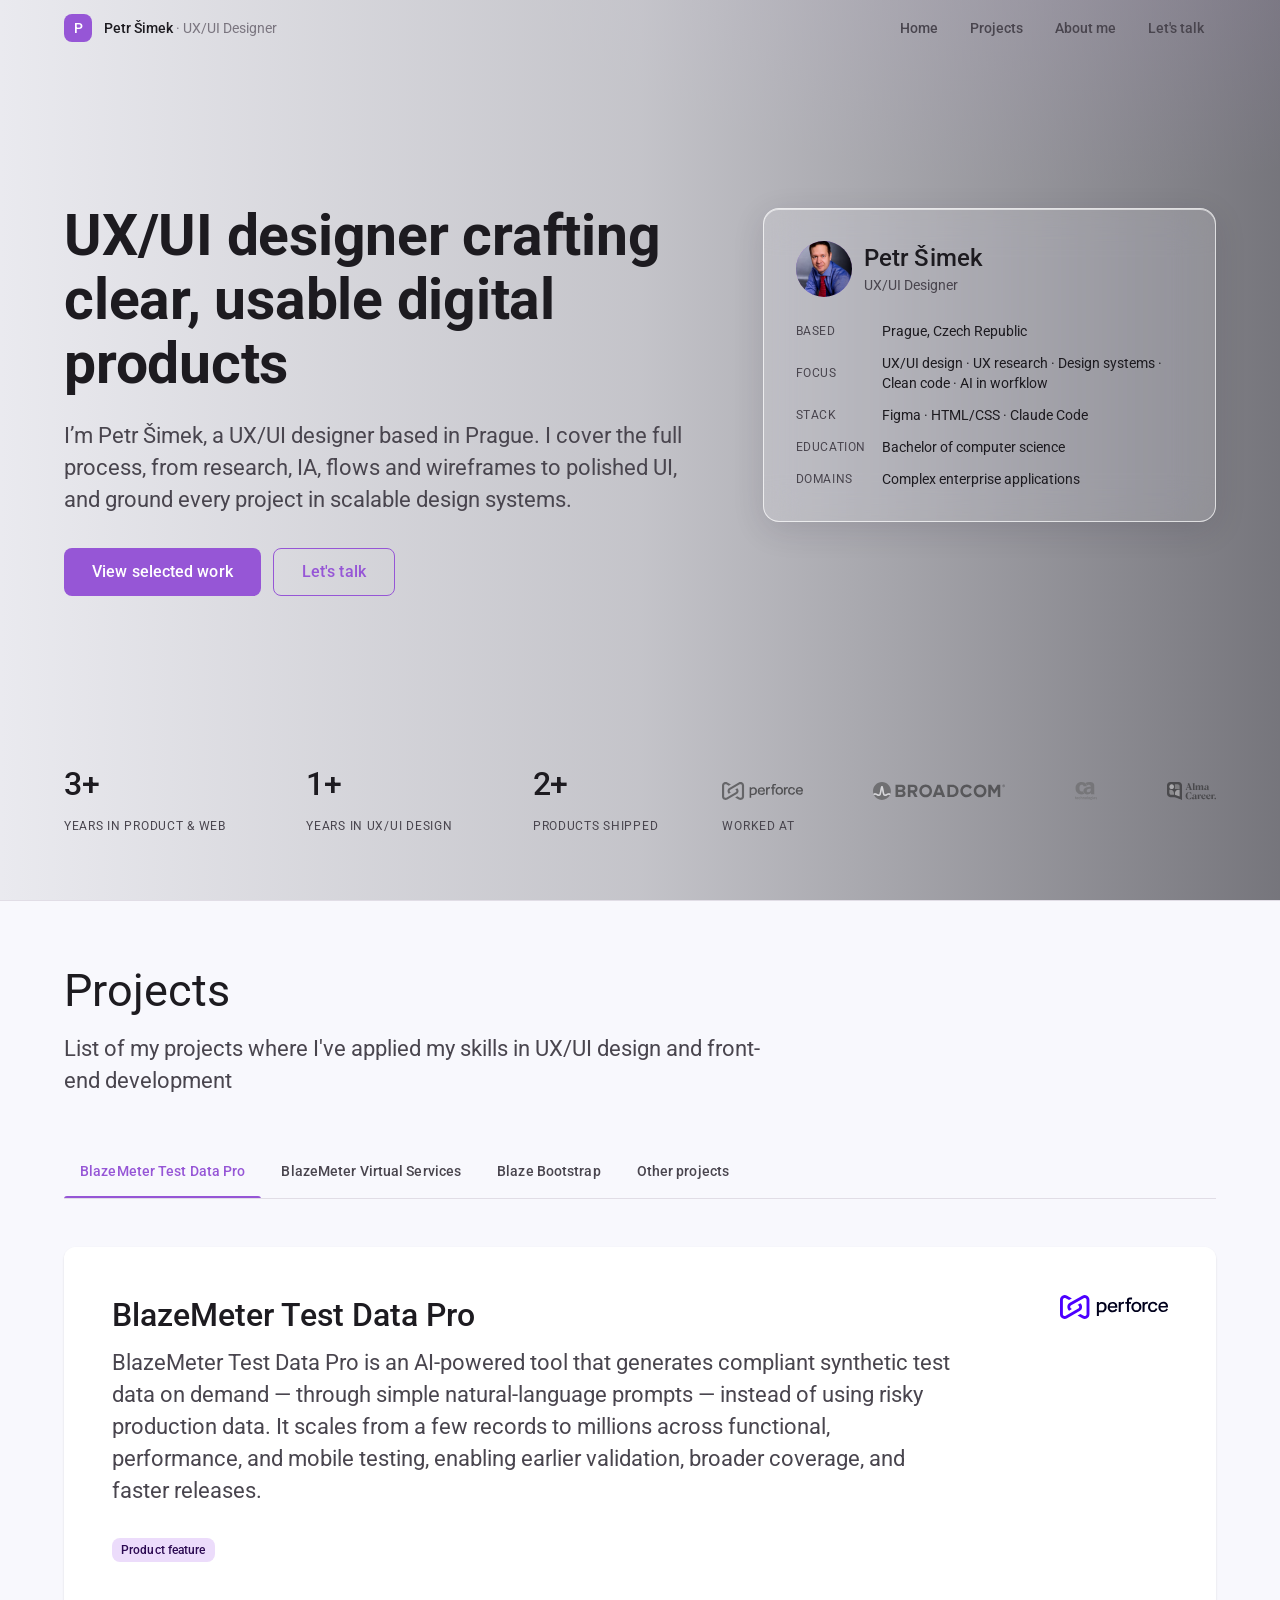
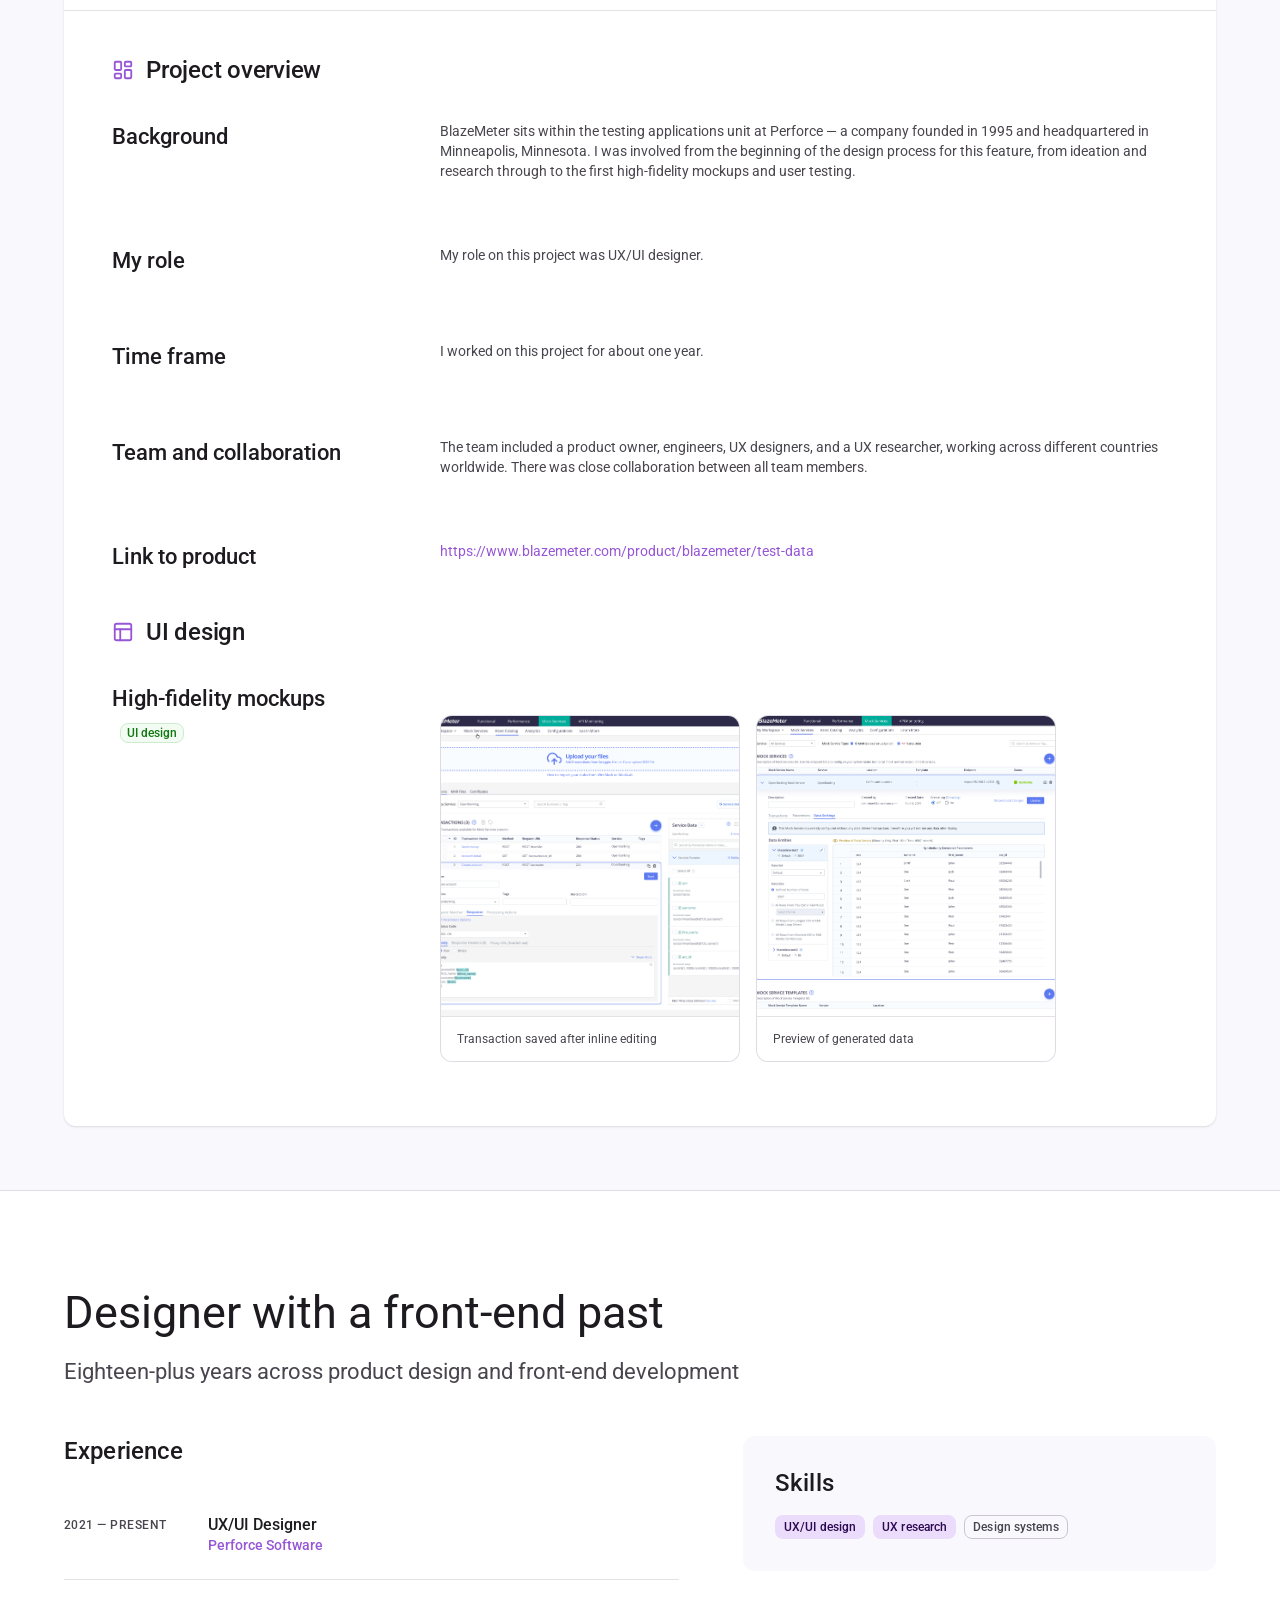
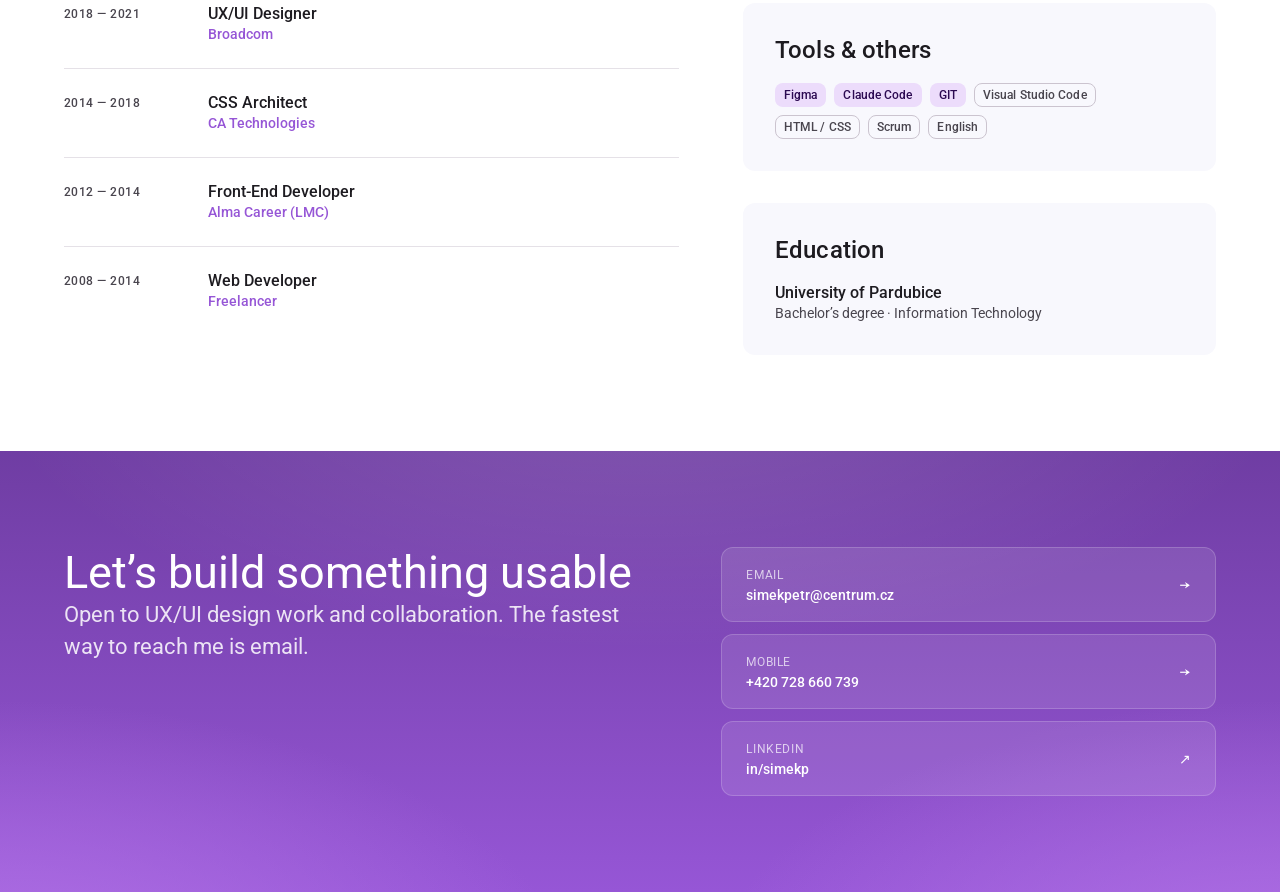
==== commit 536dac3a: "Updated skills" ====
--- a/portfolio-site/index.html
+++ b/portfolio-site/index.html
@@ -66,7 +66,7 @@
             <dl>
               <dt>Based</dt><dd>Prague, Czech Republic</dd>
               <dt>Focus</dt><dd>UX/UI design · UX research · Design systems · Clean code · AI in worfklow</dd>
-              <dt>Stack</dt><dd>Figma · HTML/CSS · Claude</dd>
+              <dt>Stack</dt><dd>Figma · HTML/CSS · Claude Code</dd>
               <dt>Education</dt><dd>Bachelor of computer science</dd>
               <dt>Domains</dt><dd>Complex enterprise applications</dd>
             </dl>
@@ -530,8 +530,9 @@
               <h3 class="title-3">Tools & others</h3>
               <div class="tags">
                 <span class="badge badge-brand-solid">Figma</span>
-                <span class="badge badge-brand-solid">Claude code</span>
+                <span class="badge badge-brand-solid">Claude Code</span>
                 <span class="badge badge-brand-solid">GIT</span>
+                <span class="badge">Visual Studio Code</span>
                 <span class="badge">HTML / CSS</span>
                 <span class="badge">Scrum</span>
                 <span class="badge">English</span>
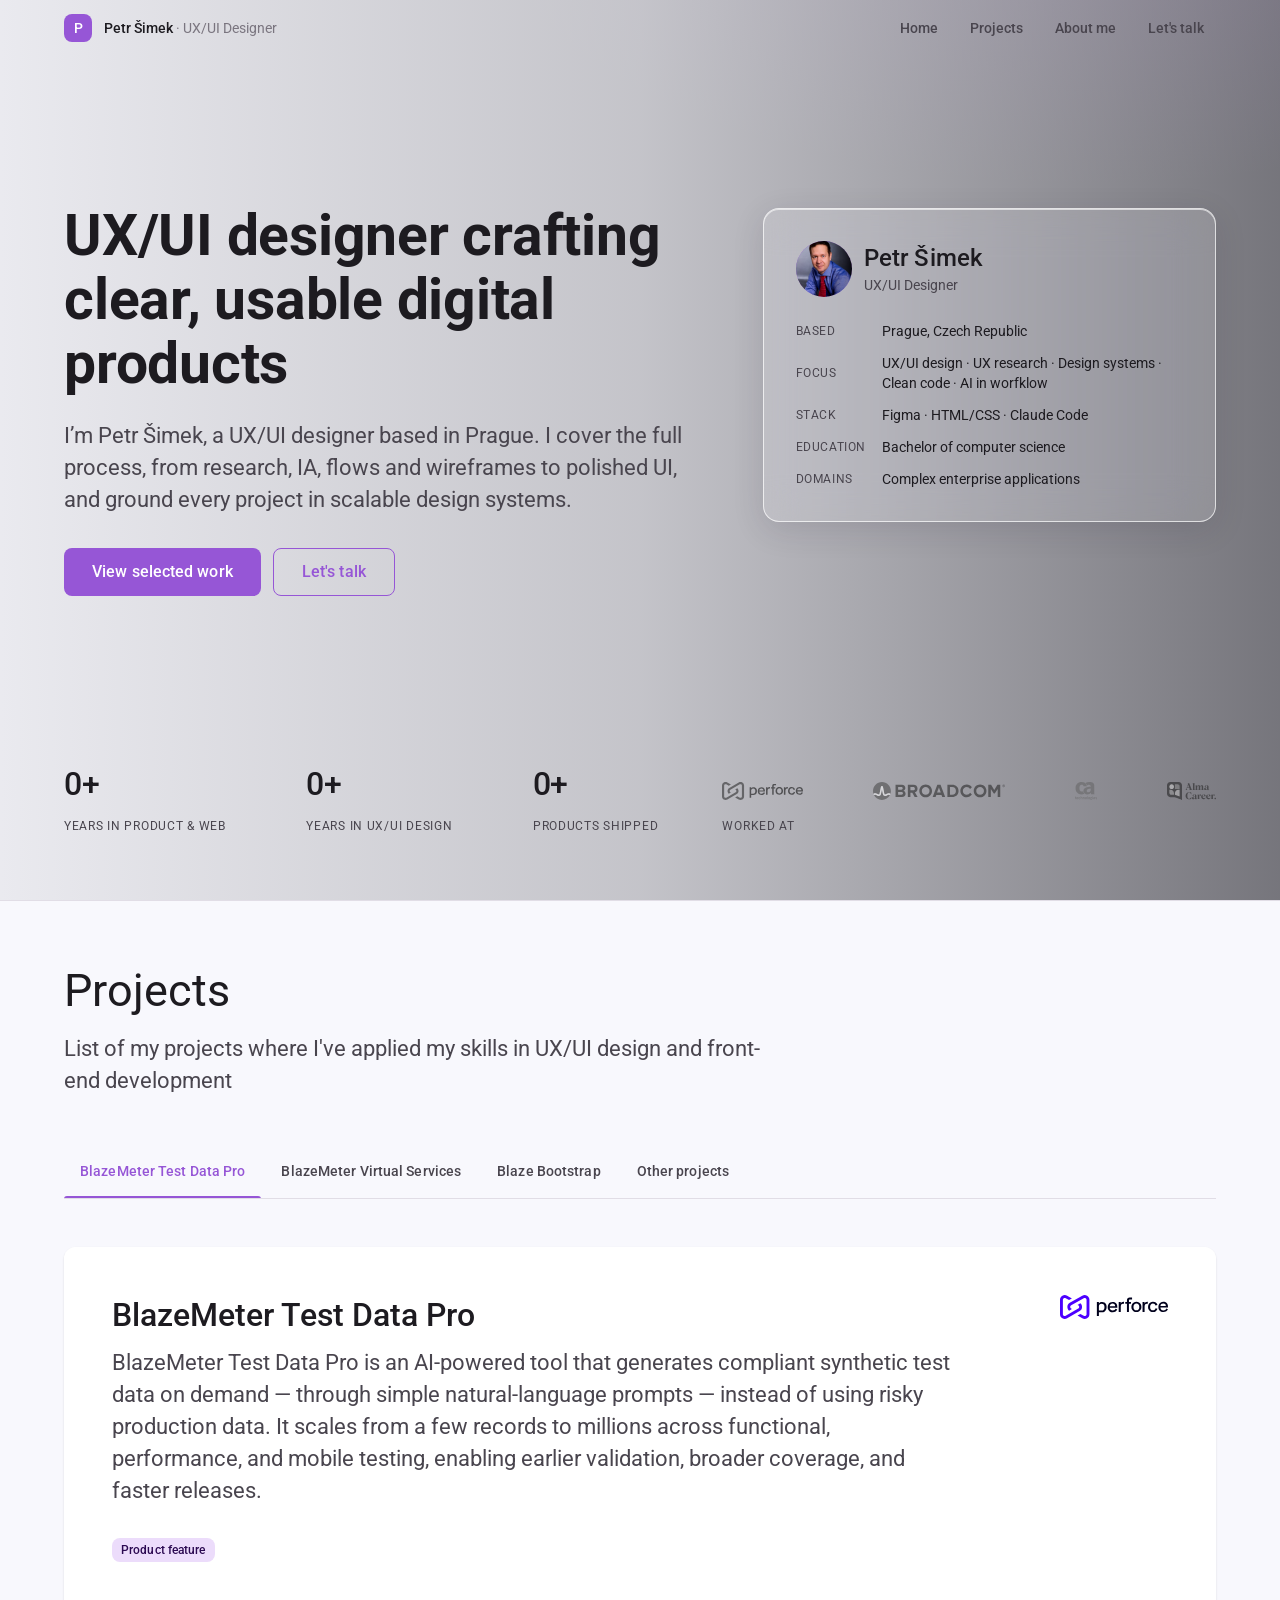
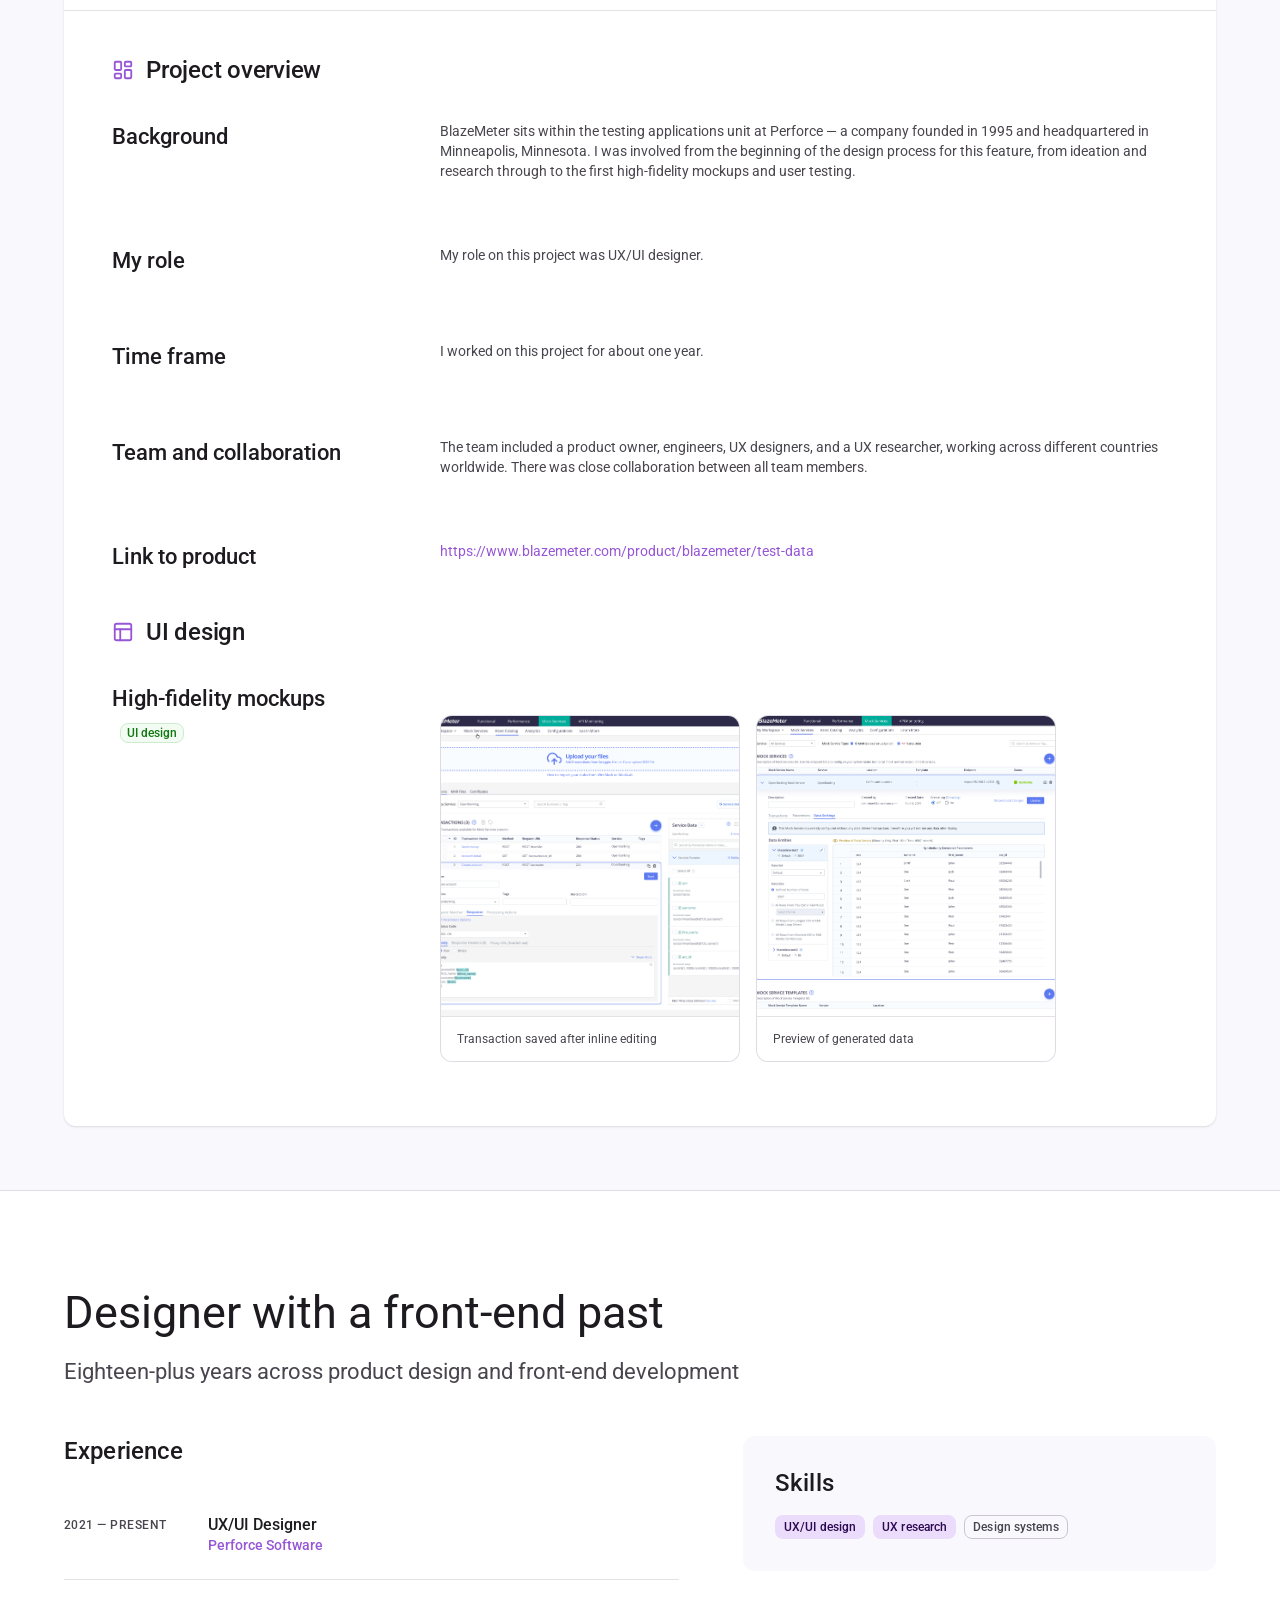
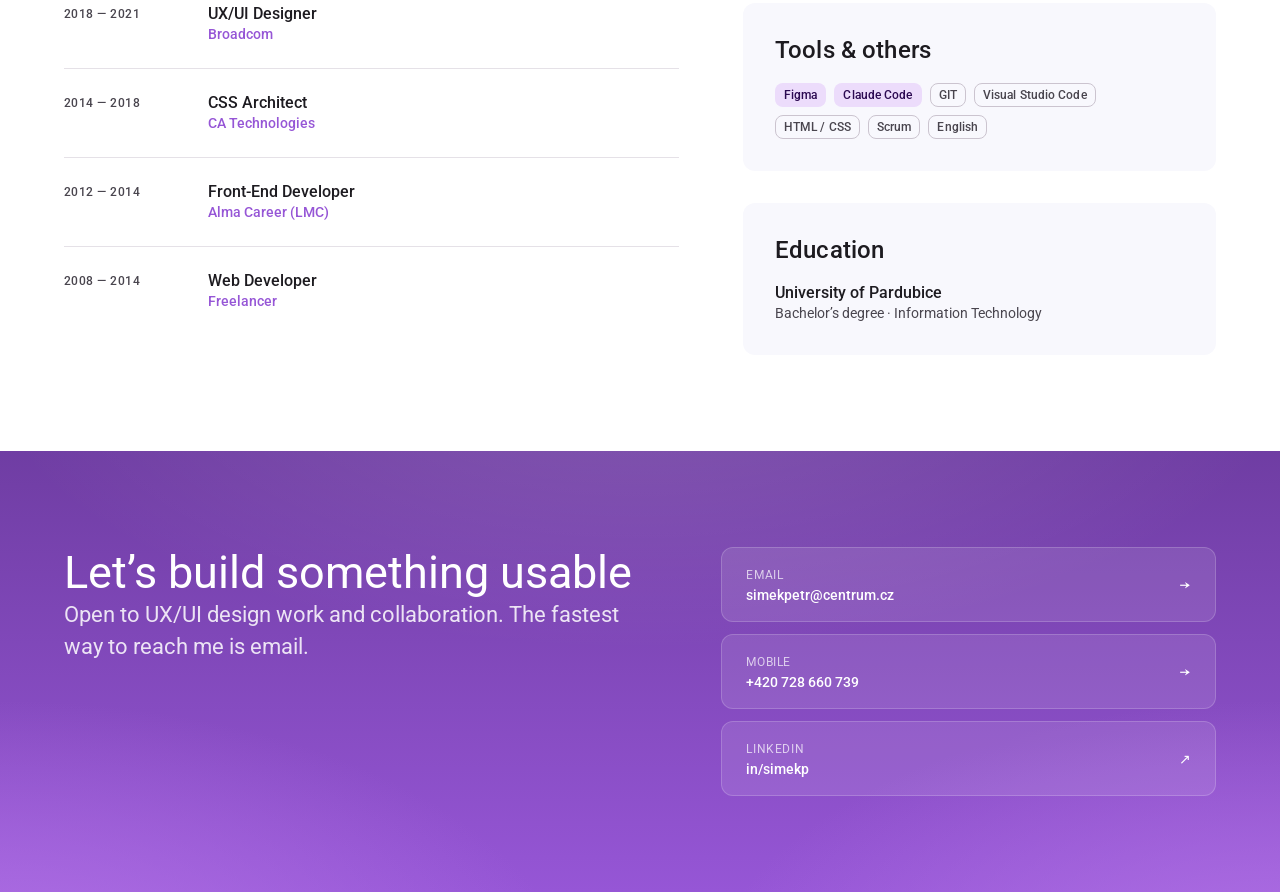
==== commit 5976a886: "Updated skills" ====
--- a/portfolio-site/index.html
+++ b/portfolio-site/index.html
@@ -531,7 +531,7 @@
               <div class="tags">
                 <span class="badge badge-brand-solid">Figma</span>
                 <span class="badge badge-brand-solid">Claude Code</span>
-                <span class="badge badge-brand-solid">GIT</span>
+                <span class="badge">GIT</span>
                 <span class="badge">Visual Studio Code</span>
                 <span class="badge">HTML / CSS</span>
                 <span class="badge">Scrum</span>
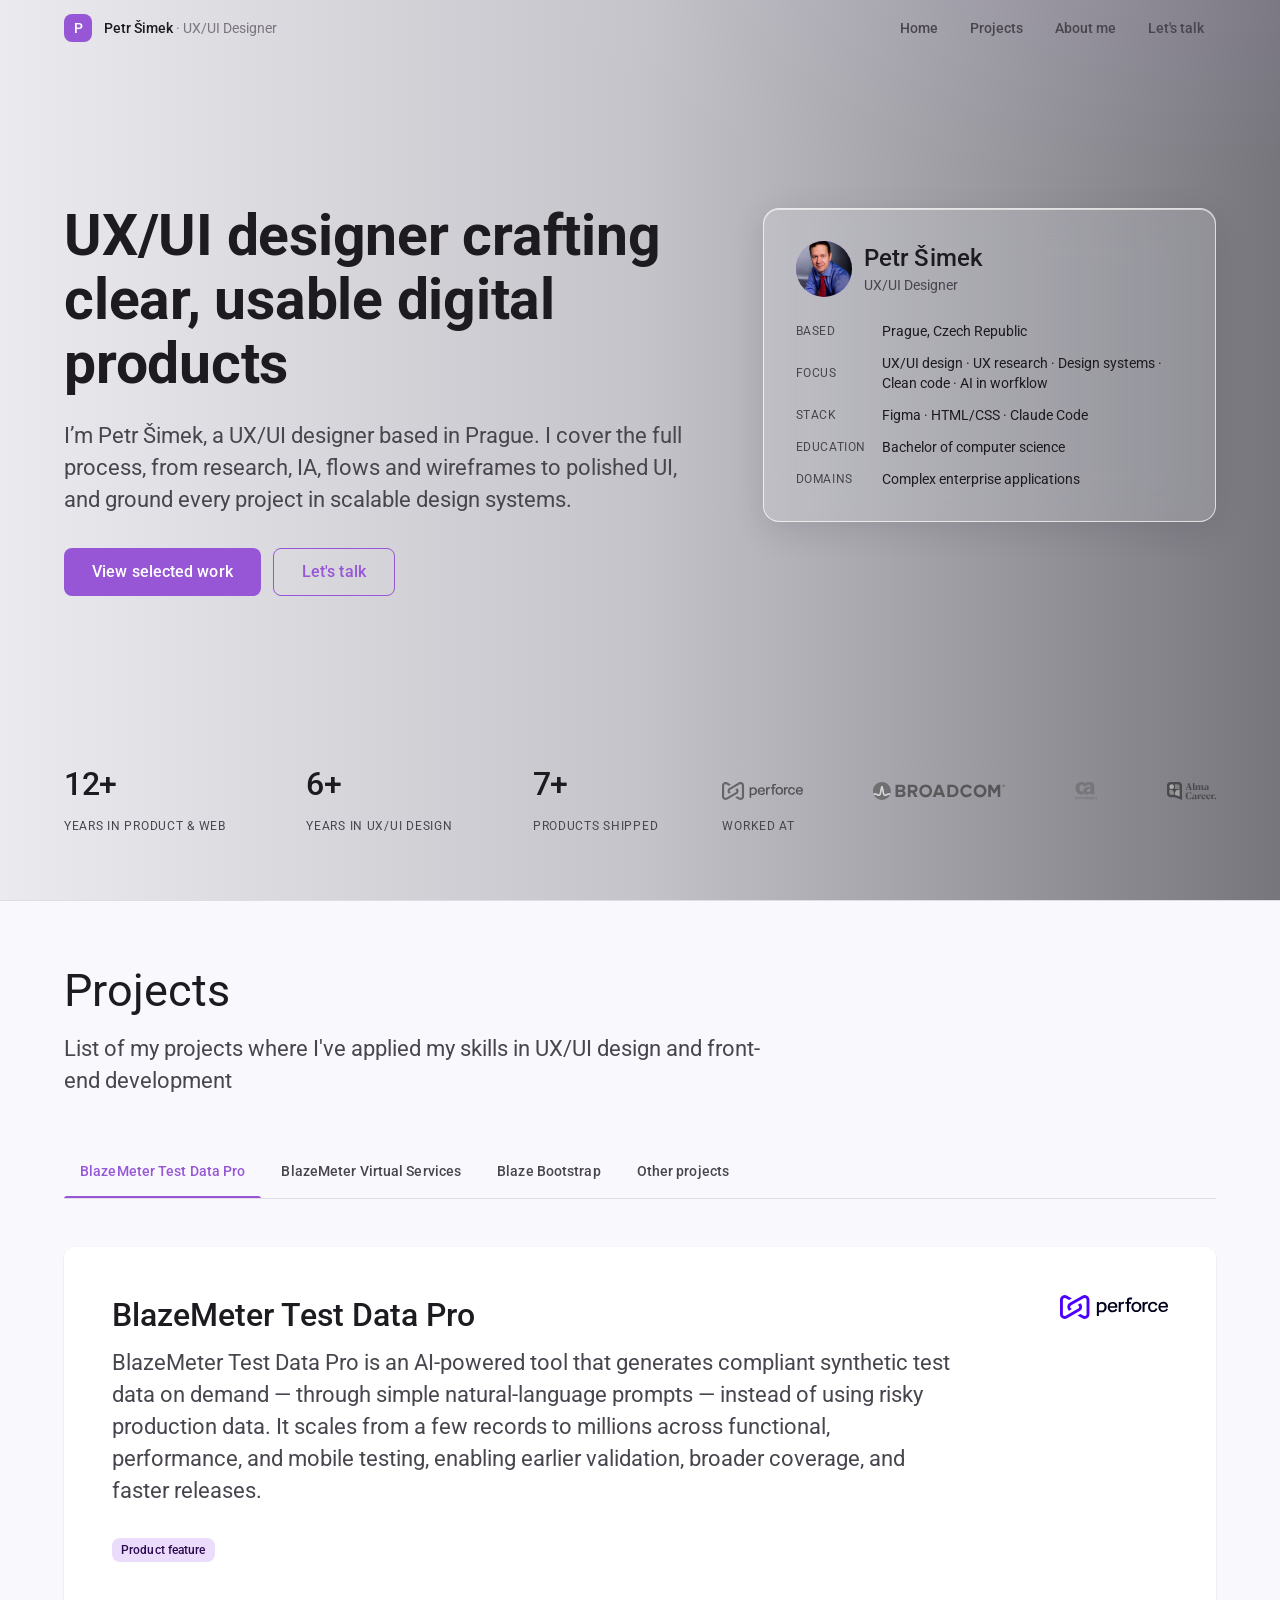
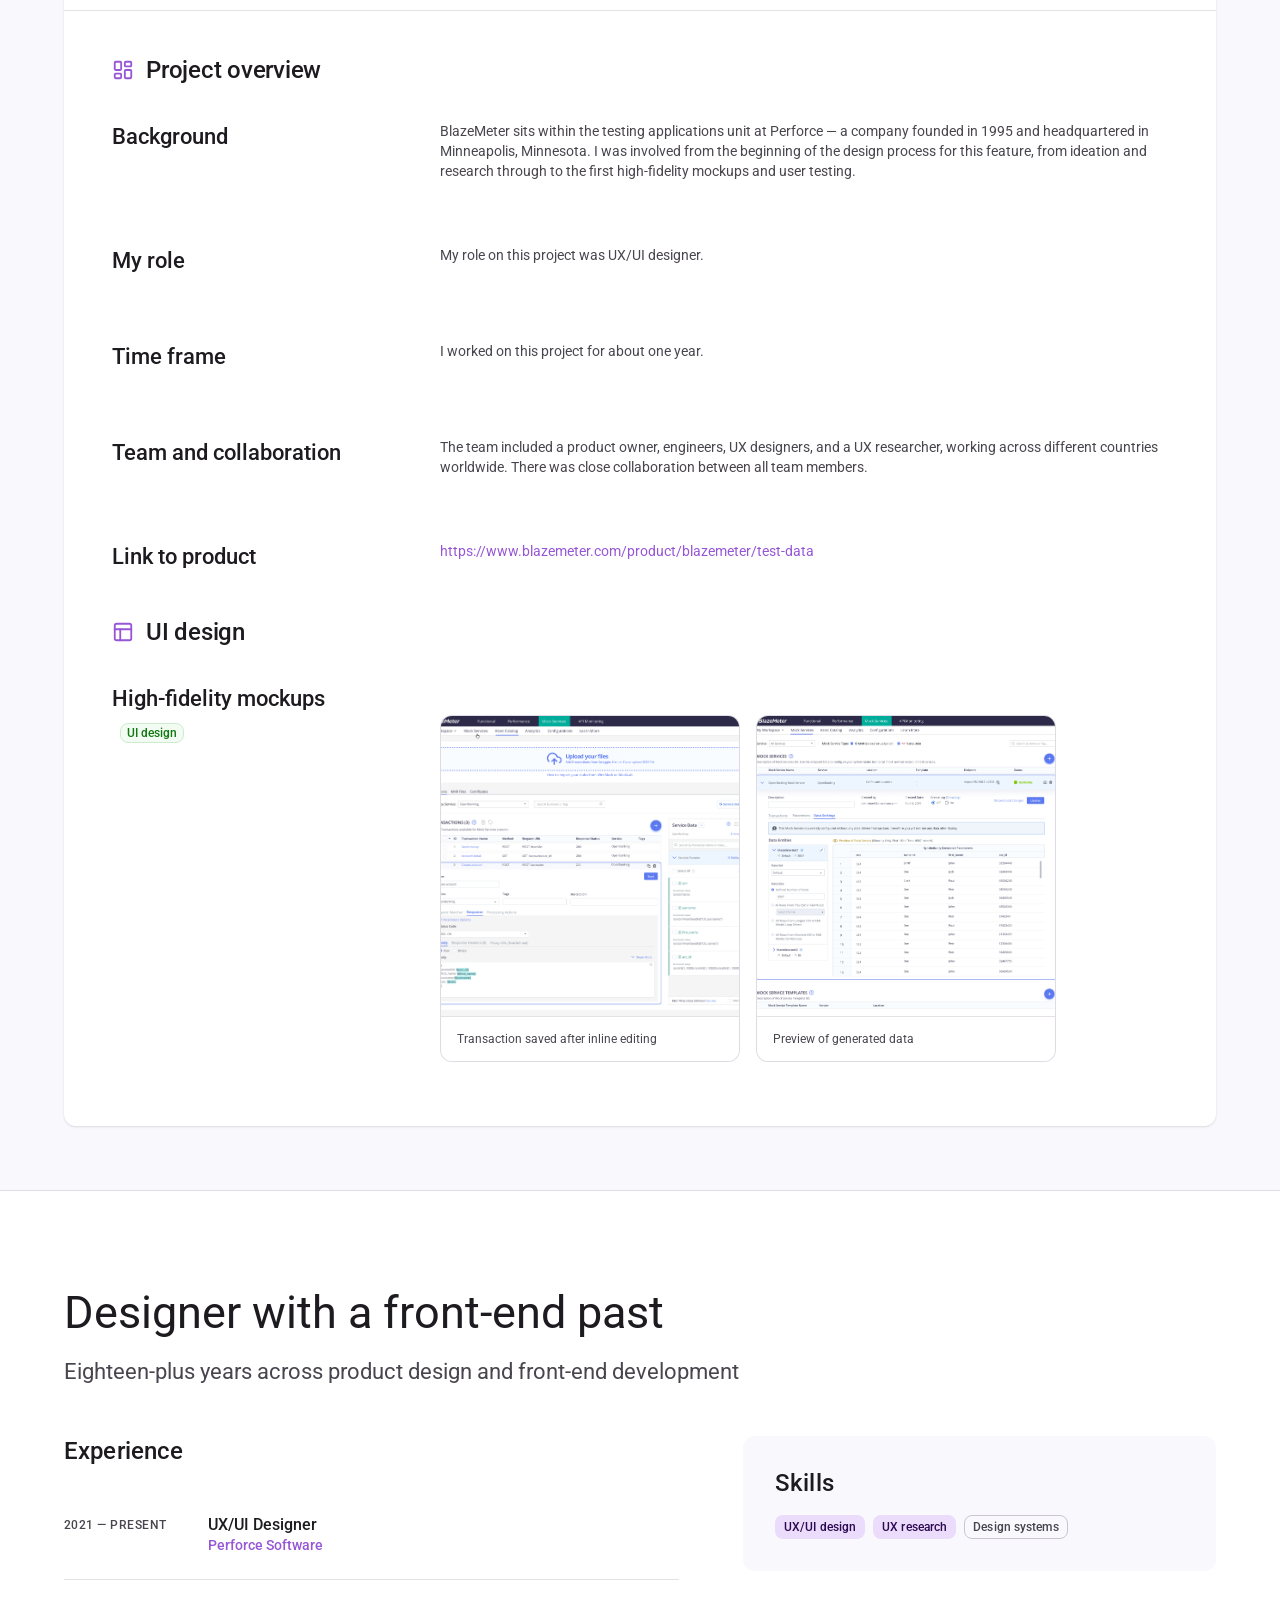
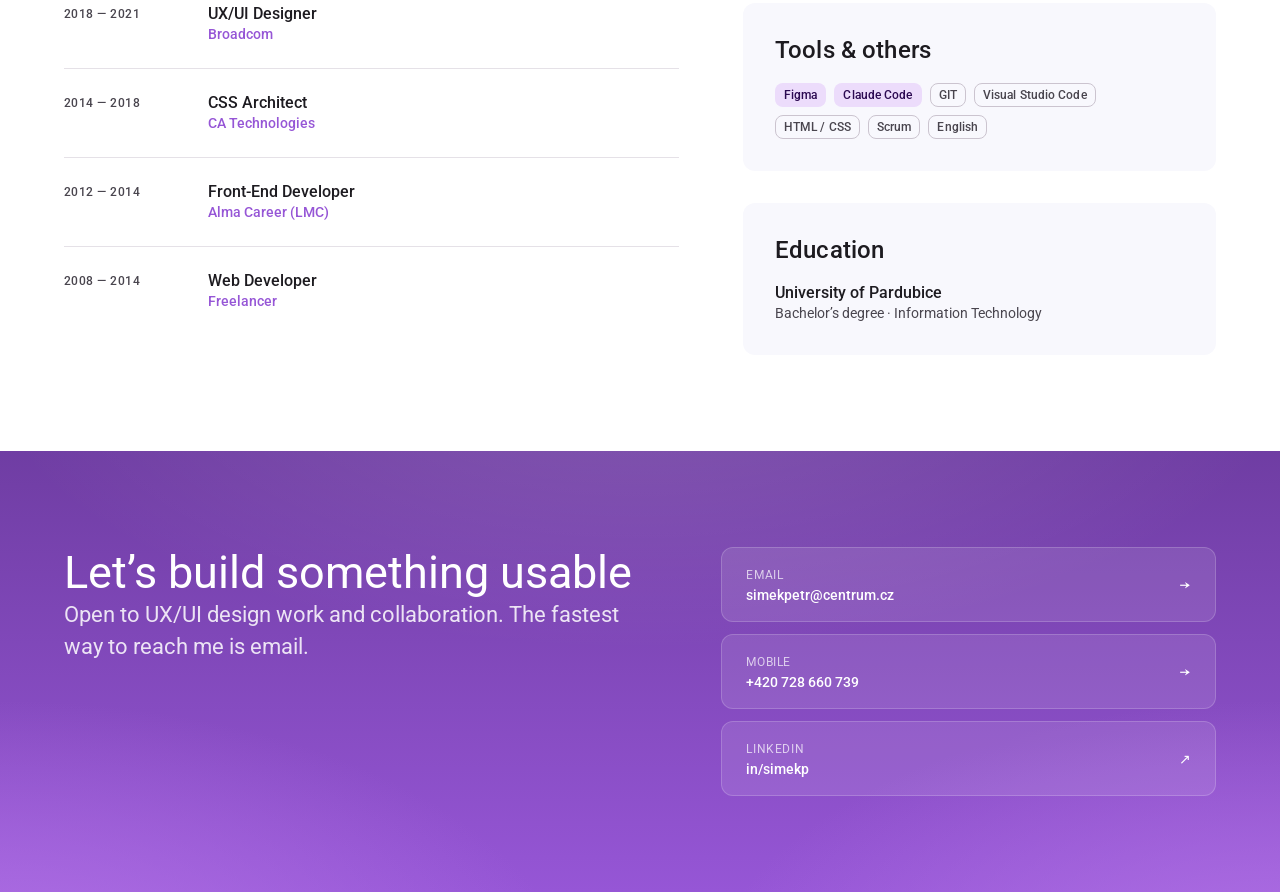
==== commit 2d03e58e: "Removed AI test studio from comments" ====
--- a/portfolio-site/index.html
+++ b/portfolio-site/index.html
@@ -4,7 +4,7 @@
   <meta charset="UTF-8" />
   <meta name="viewport" content="width=device-width, initial-scale=1.0" />
   <title>Petr Šimek — Projects</title>
-  <meta name="description" content="Selected UX/UI work by Petr Šimek. Featured project: AI Test Studio — an AI-driven unified testing platform at Perforce." />
+  <meta name="description" content="Selected UX/UI work by Petr Šimek." />
   <link rel="icon" type="image/svg+xml" href="favicon.svg" />
   <meta name="theme-color" content="#9656D6" />
   <link rel="preconnect" href="https://fonts.googleapis.com" />
@@ -102,7 +102,6 @@
         </div>
         <!-- ---------- Project tabs (add more projects here) ---------- -->
         <nav class="proj-tabs" aria-label="Projects">
-          <!--<a href="#ai-test-studio" class="active">AI Test Studio</a> -->
           <a href="#blazemeter-test-data-pro" class="active">BlazeMeter Test Data Pro</a>
           <a href="#blazemeter-virtual-services">BlazeMeter Virtual Services</a>
           <a href="#blaze-bootstrap">Blaze Bootstrap</a>
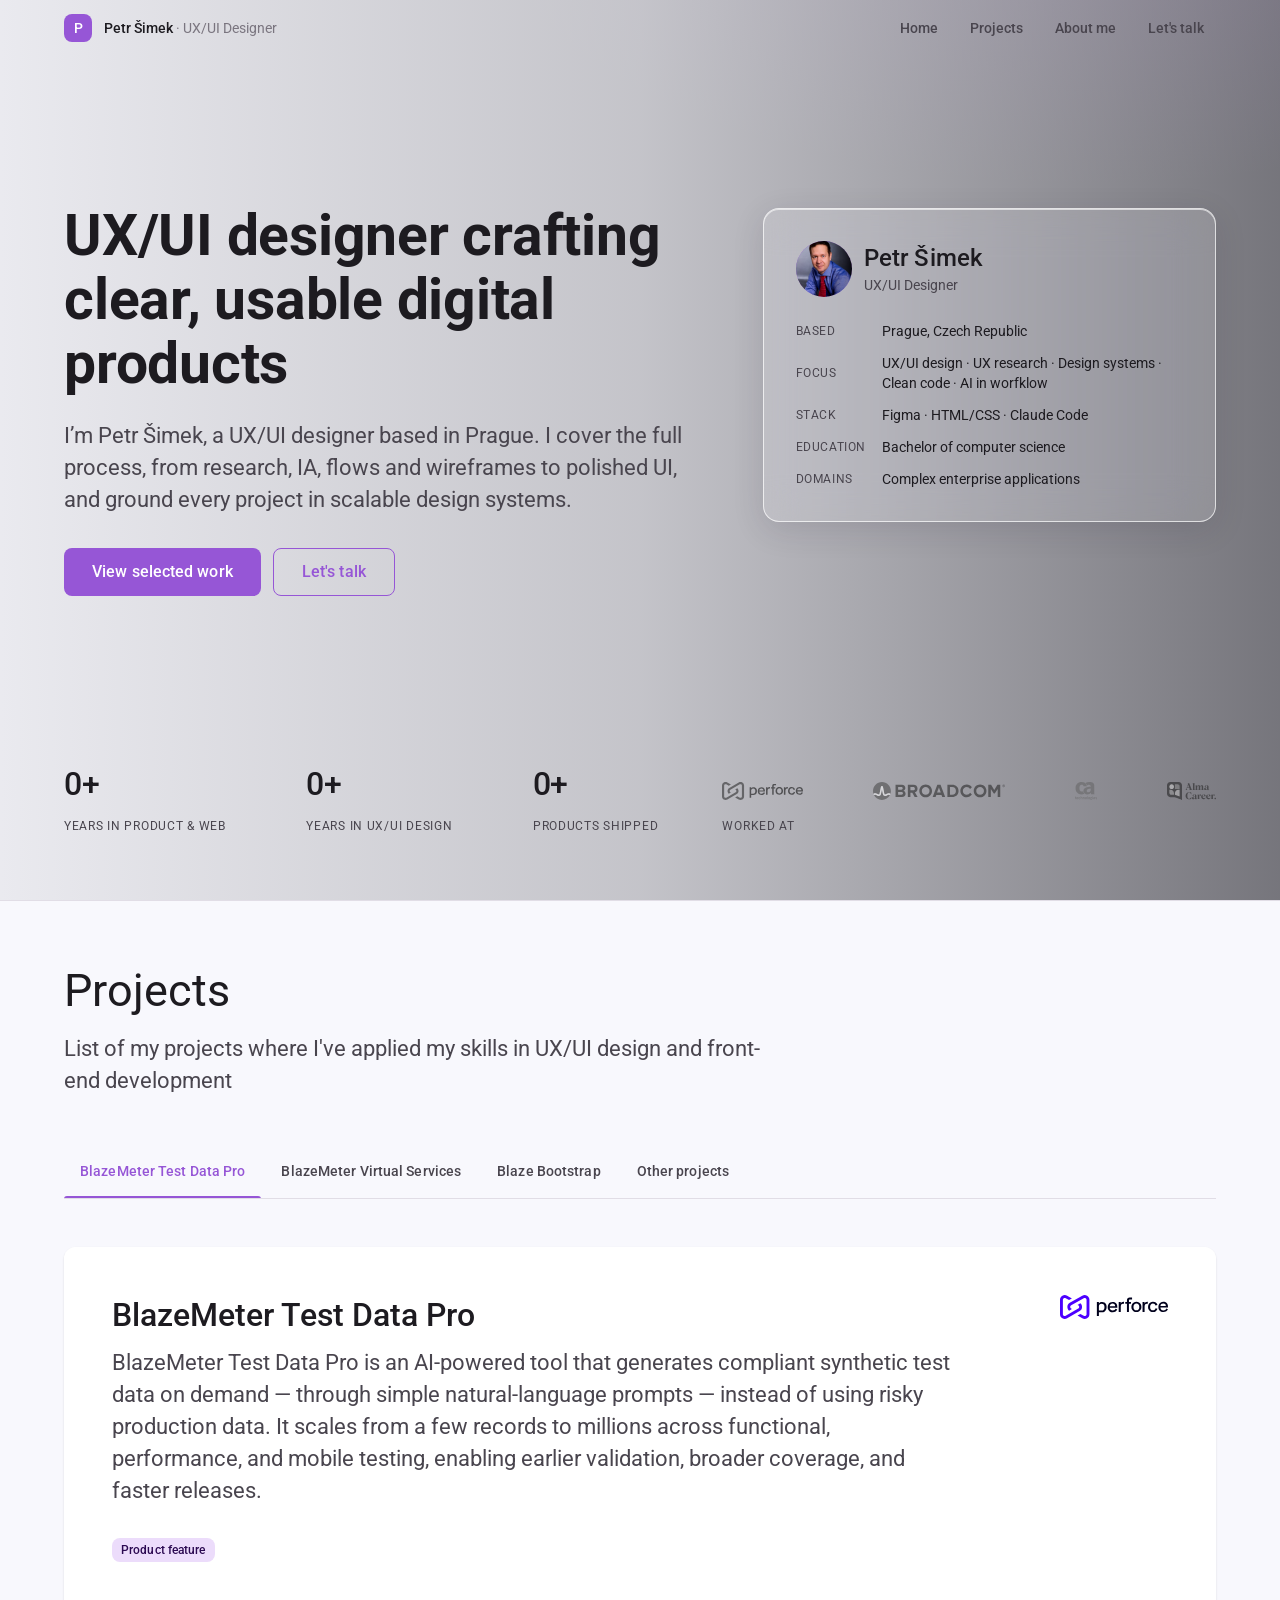
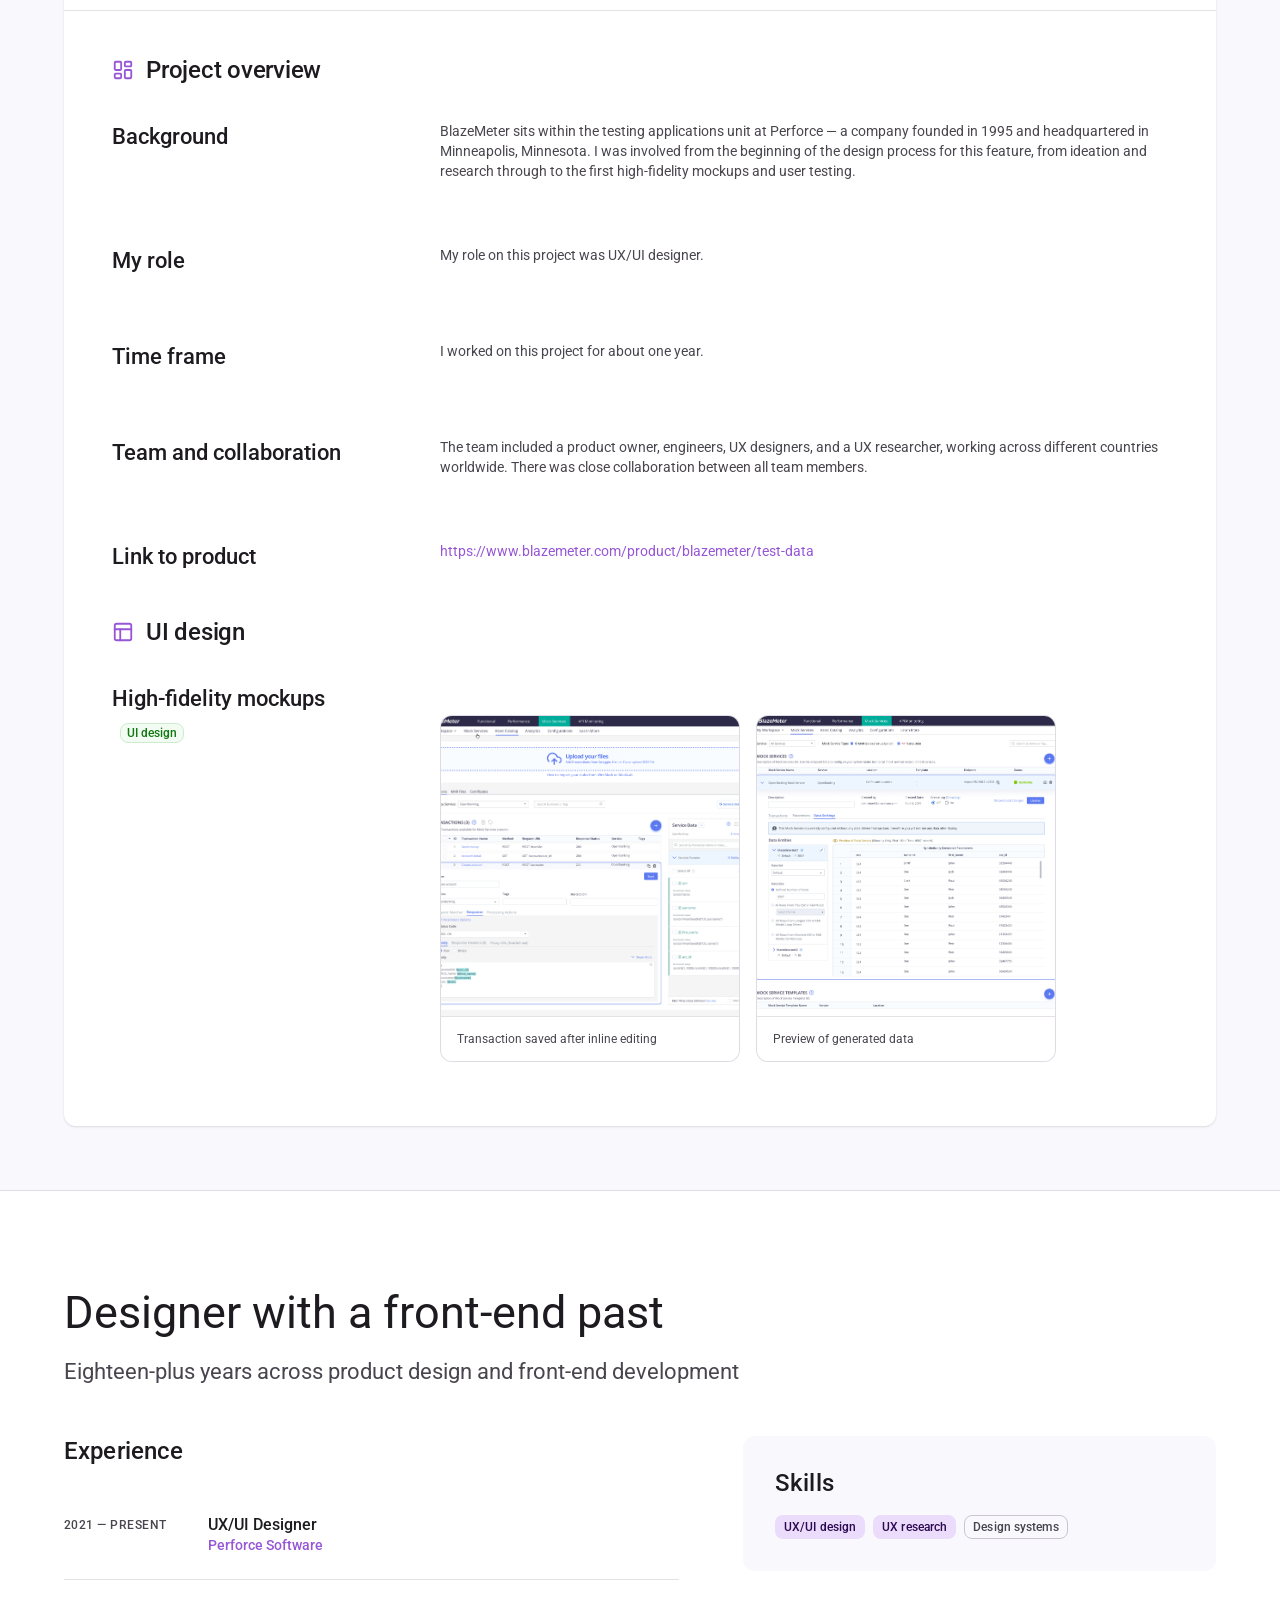
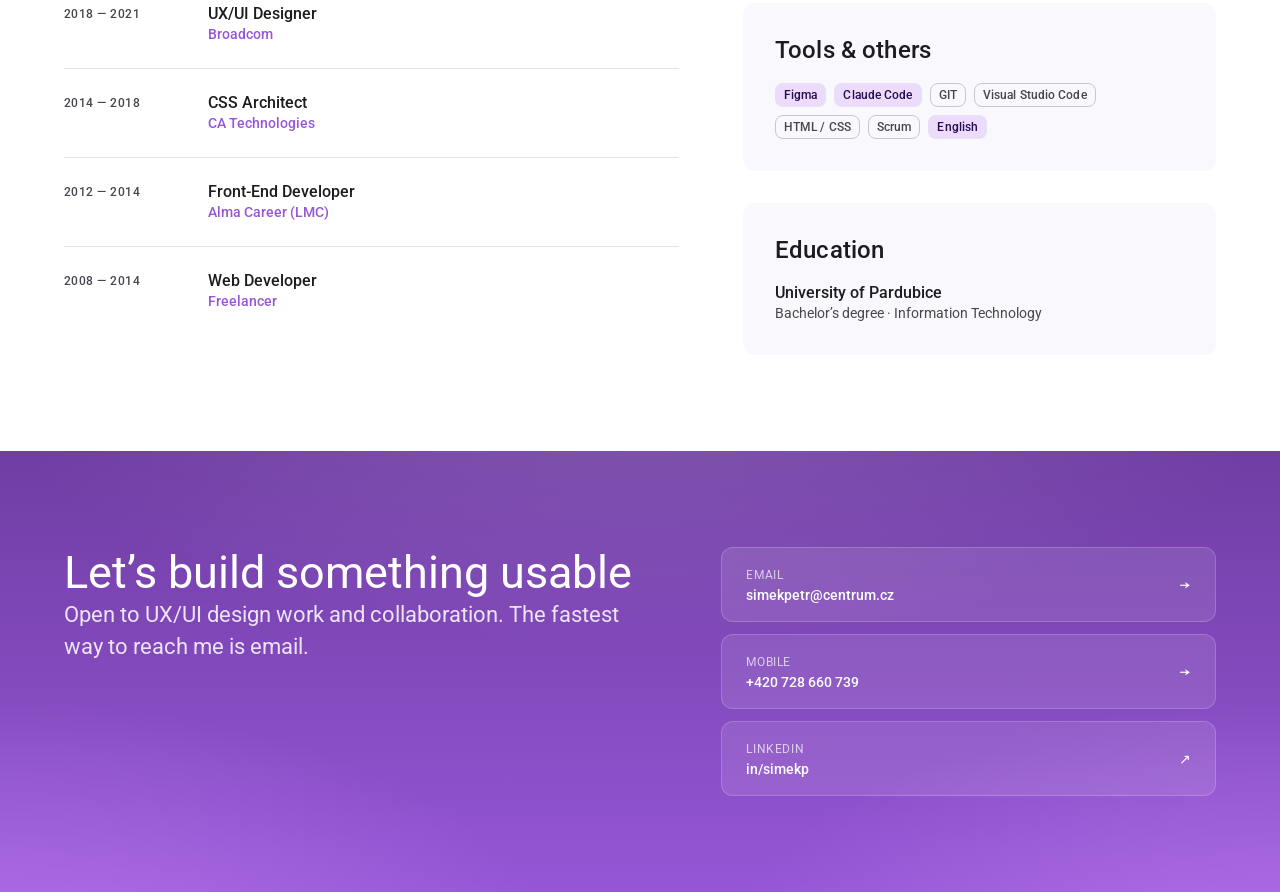
==== commit eb90f419: "Highlight english" ====
--- a/portfolio-site/index.html
+++ b/portfolio-site/index.html
@@ -534,7 +534,7 @@
                 <span class="badge">Visual Studio Code</span>
                 <span class="badge">HTML / CSS</span>
                 <span class="badge">Scrum</span>
-                <span class="badge">English</span>
+                <span class="badge badge-brand-solid">English</span>
               </div>
             </div>
             <div class="panel">
